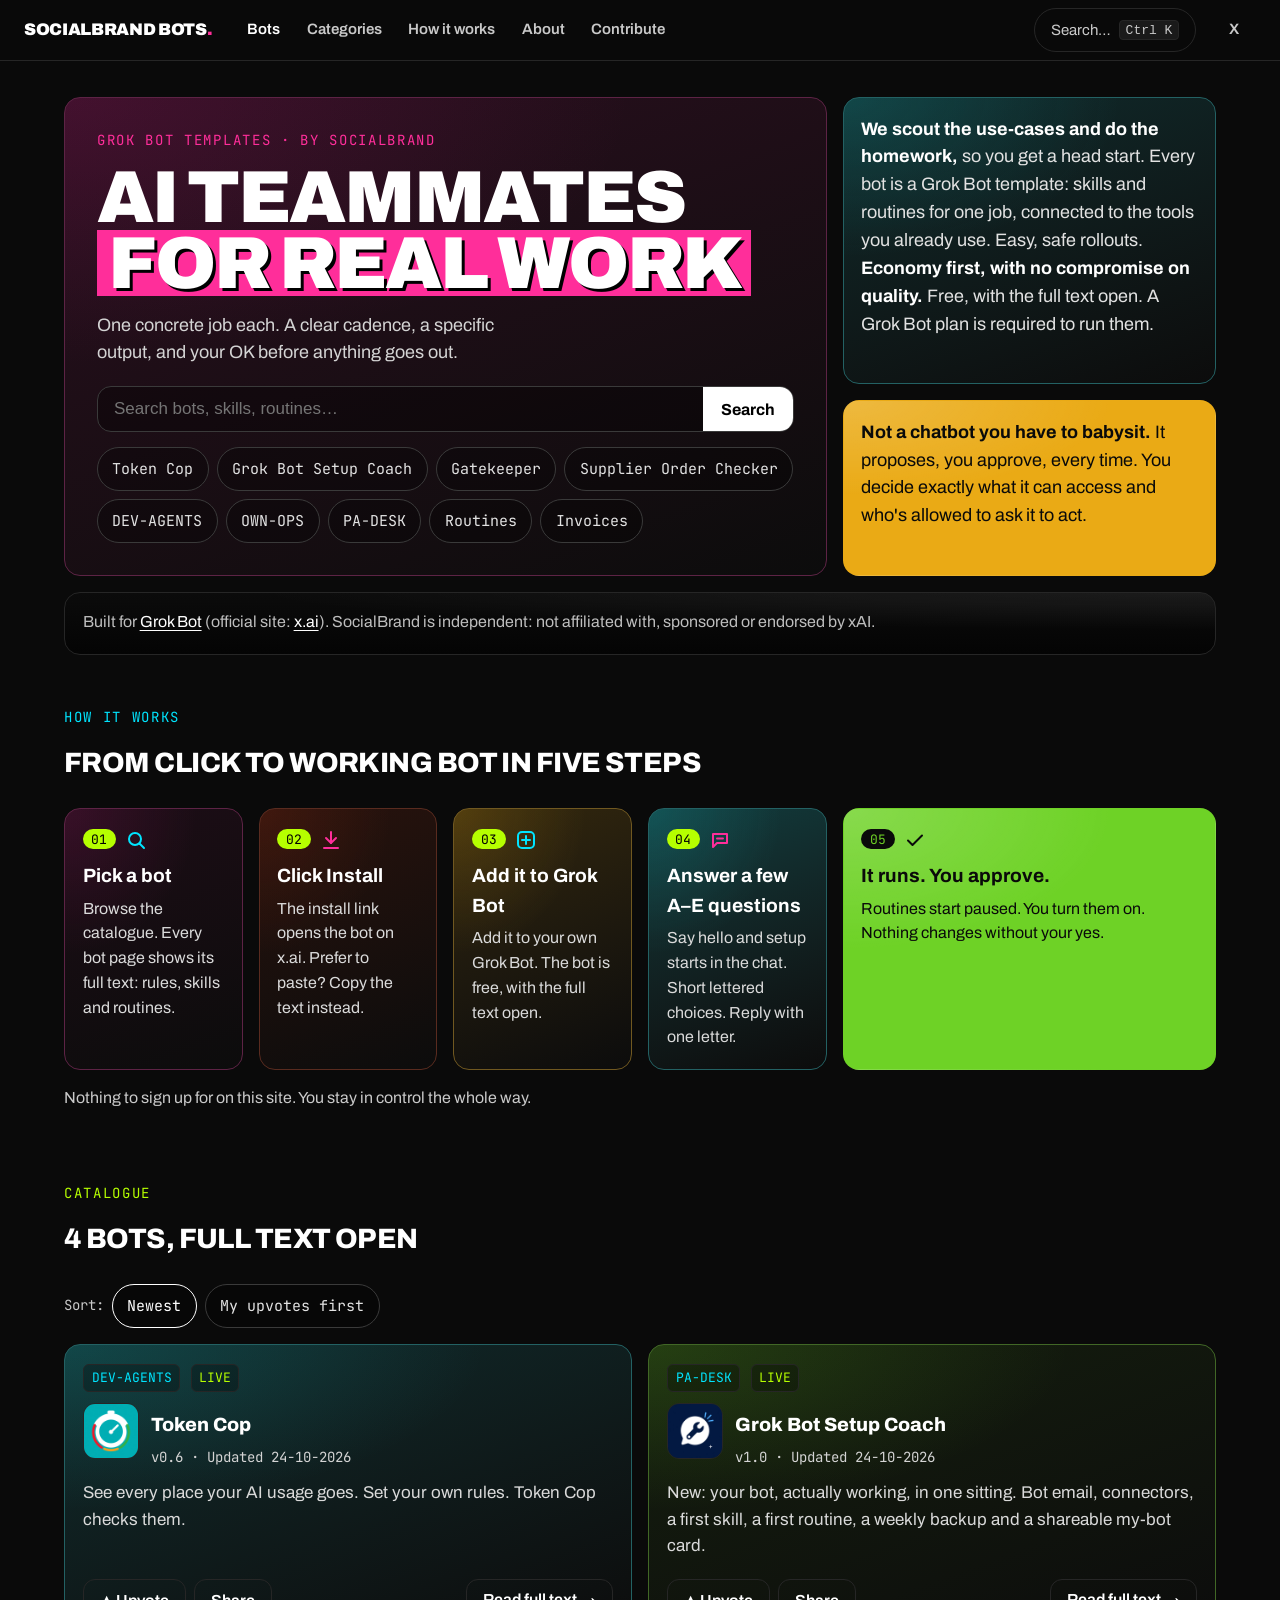
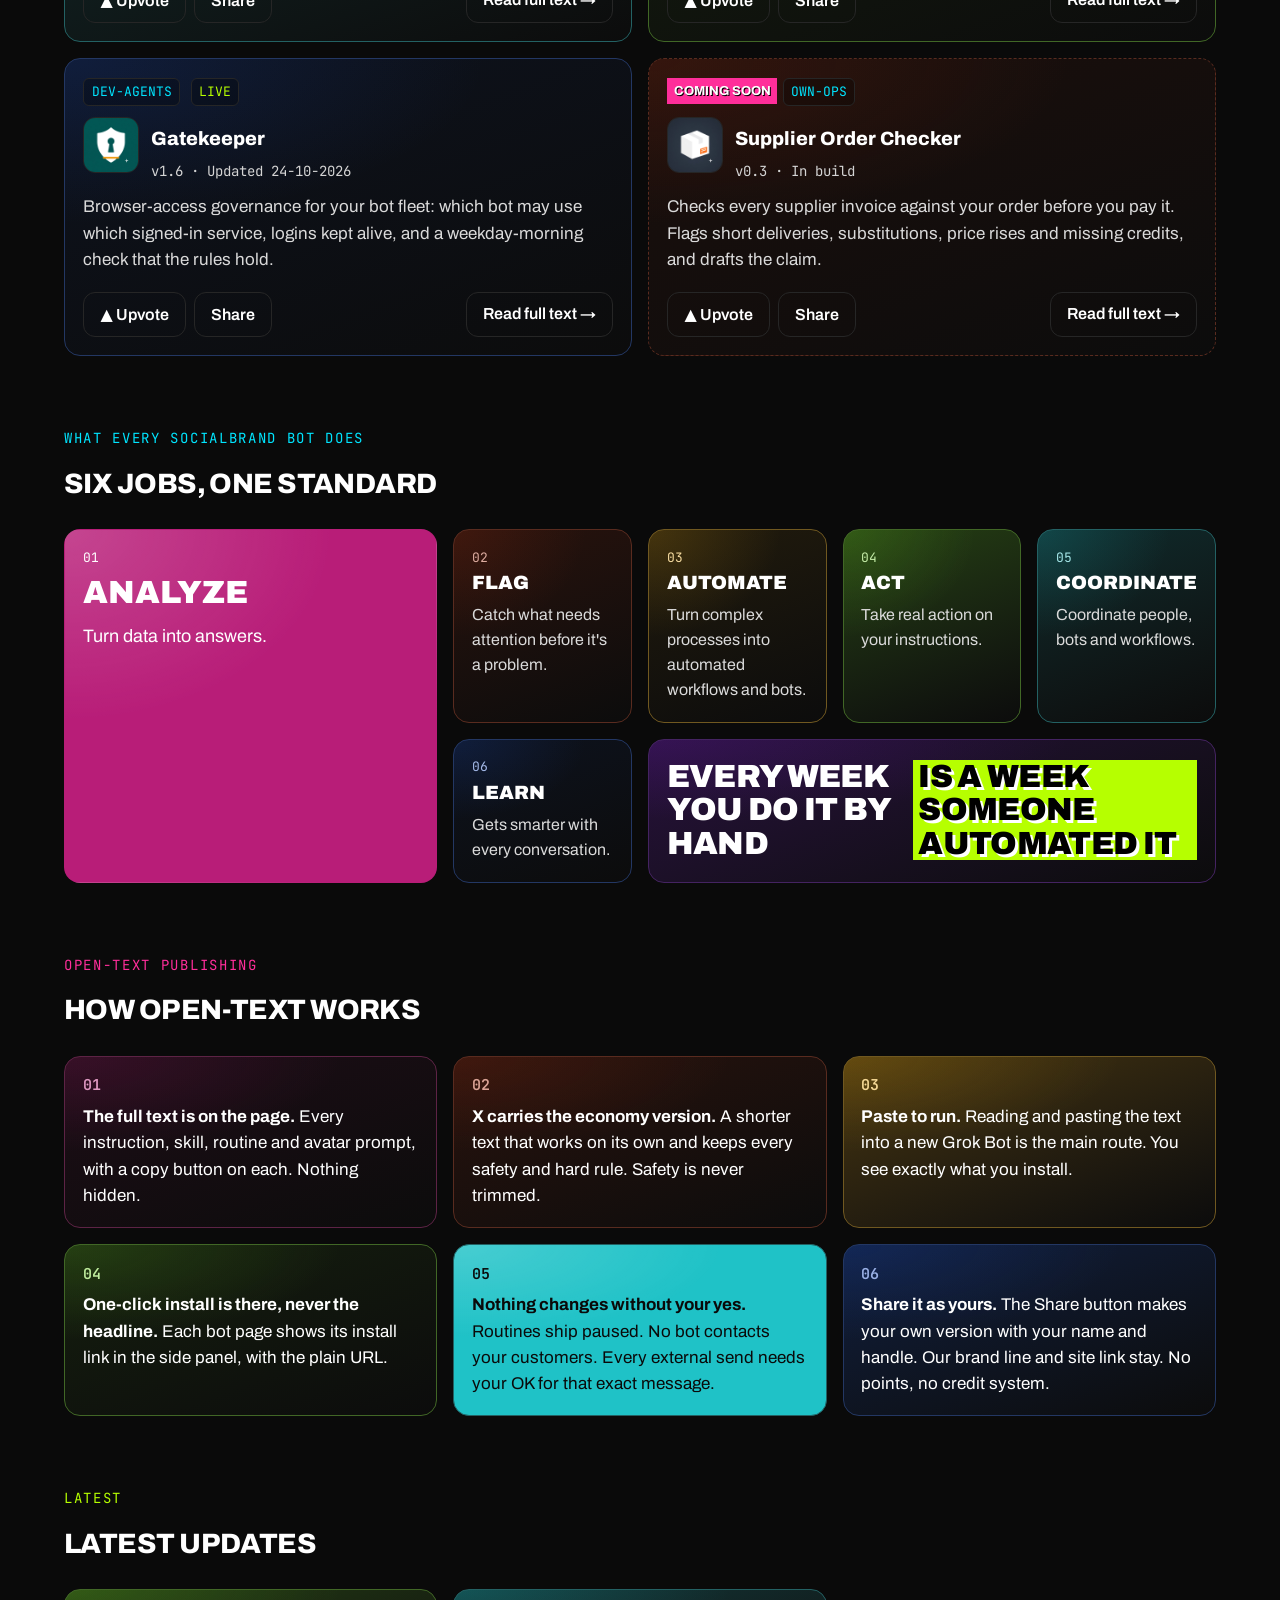
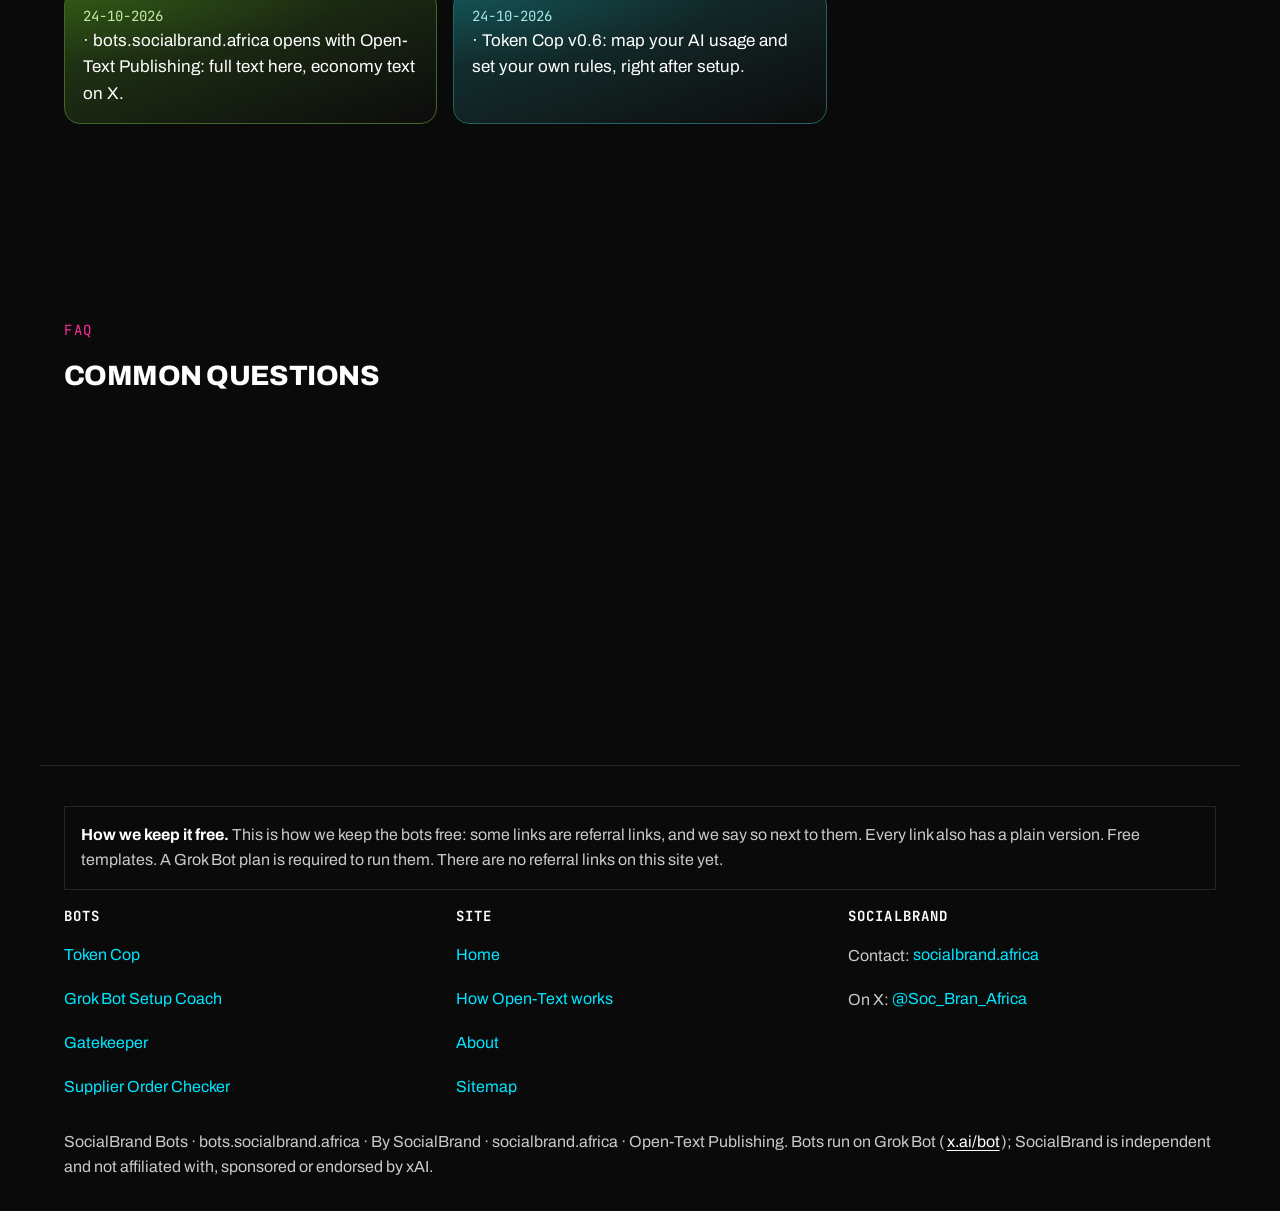
==== index.html @ 525d4225 "Restore home hero colours (magenta tile, pink eyebrow, pink neon line) dropped by monochrome hero in" ====
<!DOCTYPE html>
<html lang="en">
<head>
<meta charset="UTF-8">
<script>document.documentElement.classList.add("js")</script>
<meta name="viewport" content="width=device-width, initial-scale=1.0">
<title>SocialBrand Bots: free Grok Bot templates for real work</title>
<meta name="description" content="Free, open-text Grok Bot templates. A Grok Bot plan is required to run them. Each AI teammate gets one real job, a clear cadence and a specific output. It proposes, you approve, every time. We do the homework so you get a safe head start.">
<link rel="canonical" href="https://bots.socialbrand.africa/">
<meta property="og:type" content="website">
<meta property="og:site_name" content="SocialBrand Bots">
<meta property="og:title" content="SocialBrand Bots: free Grok Bot templates for real work">
<meta property="og:description" content="Free, open-text Grok Bot templates. A Grok Bot plan is required to run them. Each AI teammate gets one real job, a clear cadence and a specific output. It proposes, you approve, every time. We do the homework so you get a safe head start.">
<meta property="og:url" content="https://bots.socialbrand.africa/">
<meta property="og:image" content="https://bots.socialbrand.africa/assets/img/og-home.png">
<meta property="og:image:width" content="1200">
<meta property="og:image:height" content="630">
<meta name="twitter:card" content="summary_large_image">
<meta name="twitter:site" content="@Soc_Bran_Africa">
<meta name="twitter:title" content="SocialBrand Bots: free Grok Bot templates for real work">
<meta name="twitter:description" content="Free, open-text Grok Bot templates. A Grok Bot plan is required to run them. Each AI teammate gets one real job, a clear cadence and a specific output. It proposes, you approve, every time. We do the homework so you get a safe head start.">
<meta name="twitter:image" content="https://bots.socialbrand.africa/assets/img/og-home.png">
<meta name="theme-color" content="#0A0A0A">
<link rel="icon" href="/favicon.svg" type="image/svg+xml">
<link rel="icon" href="/favicon-32.png" sizes="32x32" type="image/png">
<link rel="apple-touch-icon" href="/apple-touch-icon.png">
<link rel="preconnect" href="https://fonts.googleapis.com"><link rel="preconnect" href="https://fonts.gstatic.com" crossorigin><link href="https://fonts.googleapis.com/css2?family=Archivo:wght@400;600;800;900&family=JetBrains+Mono:wght@400;500;600&display=swap" rel="stylesheet">
<link rel="stylesheet" href="/assets/css/site.css">
</head>
<body>
<a class="skip" href="#main">Skip to content</a>
<nav class="nav">
  <a href="/" class="logo">SocialBrand Bots<span class="dot">.</span></a>
  <button class="nav-toggle" type="button" aria-expanded="false" aria-controls="nav-menu" aria-label="Menu"><span class="bars" aria-hidden="true"></span></button>
  <div class="nav-menu" id="nav-menu">
  <div class="nav-links">
    <a href="/#catalogue" class="active">Bots</a>
    <a href="/#categories">Categories</a>
    <a href="/#how">How it works</a>
    <a href="/about">About</a>
    <a href="/about#contribute">Contribute</a>
  </div>
  <button class="search-pill" type="button" onclick="var i=document.getElementById('hero-search'); if(i){i.focus();}else{location.href='/#catalogue';}">Search… <kbd>Ctrl K</kbd></button>
  <a href="https://x.com/Soc_Bran_Africa" target="_blank" rel="noopener" class="x-link">X</a>
  </div>
</nav>
<main id="main">
  <section class="hero hero-bento">
   <div class="bento">
    <div class="tile t-hero reveal c-mag h2 m-full t-full d-4 d-r2">
    <div class="eyebrow pink">Grok Bot templates · by SocialBrand</div>
    <h1>AI TEAMMATES<br><span class="neon">FOR REAL WORK</span></h1>
    <p class="hero-sub">One concrete job each. A clear cadence, a specific output, and your OK before anything goes out.</p>
    <form class="hero-search" id="hero-search-form" role="search">
      <input id="hero-search" type="search" placeholder="Search bots, skills, routines…" aria-label="Search bots">
      <button type="submit">Search</button>
    </form>
    <div class="chips"><button type="button" class="chip" data-chip="token cop">Token Cop</button><button type="button" class="chip" data-chip="grok bot setup coach">Grok Bot Setup Coach</button><button type="button" class="chip" data-chip="gatekeeper">Gatekeeper</button><button type="button" class="chip" data-chip="supplier order checker">Supplier Order Checker</button><button type="button" class="chip" data-chip="dev-agents">DEV-AGENTS</button><button type="button" class="chip" data-chip="own-ops">OWN-OPS</button><button type="button" class="chip" data-chip="pa-desk">PA-DESK</button><button type="button" class="chip" data-chip="routine">Routines</button><button type="button" class="chip" data-chip="invoice">Invoices</button></div>
    </div>
    <div class="tile lift reveal c-teal h2 m-full t-full d-2"><p class="lead"><strong>We scout the use-cases and do the homework,</strong> so you get a head start. Every bot is a Grok Bot template: skills and routines for one job, connected to the tools you already use. Easy, safe rollouts. <strong>Economy first, with no compromise on quality.</strong> Free, with the full text open. A Grok Bot plan is required to run them.</p></div>
    <div class="tile lift reveal hot c-amb m-full t-full d-2"><p class="lead"><strong>Not a chatbot you have to babysit.</strong> It proposes, you approve, every time. You decide exactly what it can access and who's allowed to ask it to act.</p></div>
    <div class="tile t-mono reveal h1 m-full t-full d-6"><p class="indep">Built for <a href="https://x.ai/bot" target="_blank" rel="noopener">Grok Bot</a> (official site: <a href="https://x.ai" target="_blank" rel="noopener">x.ai</a>). SocialBrand is independent: not affiliated with, sponsored or endorsed by xAI.</p></div>
   </div>
  </section>

  <section class="section flow" id="how-it-works" aria-labelledby="flow-title">
    <div class="eyebrow cyan">How it works</div>
    <h2 class="section-title" id="flow-title">From click to working bot in five steps</h2>
    <ol class="flow-steps bento"><li class="flow-step tile lift reveal c-mag h1"><span class="flow-num" aria-hidden="true">01</span><svg class="flow-ico" viewBox="0 0 24 24" width="24" height="24" aria-hidden="true" focusable="false" fill="none" stroke="currentColor" stroke-width="2" stroke-linecap="round" stroke-linejoin="round"><circle cx="11" cy="11" r="6"/><path d="M20 20l-4.5-4.5"/></svg><h3>Pick a bot</h3><p>Browse the catalogue. Every bot page shows its full text: rules, skills and routines.</p></li><li class="flow-step tile lift reveal c-red h2"><span class="flow-num" aria-hidden="true">02</span><svg class="flow-ico" viewBox="0 0 24 24" width="24" height="24" aria-hidden="true" focusable="false" fill="none" stroke="currentColor" stroke-width="2" stroke-linecap="round" stroke-linejoin="round"><path d="M12 4v11"/><path d="M7 10l5 5 5-5"/><path d="M5 20h14"/></svg><h3>Click Install</h3><p>The install link opens the bot on x.ai. Prefer to paste? Copy the text instead.</p></li><li class="flow-step tile lift reveal c-amb h2"><span class="flow-num" aria-hidden="true">03</span><svg class="flow-ico" viewBox="0 0 24 24" width="24" height="24" aria-hidden="true" focusable="false" fill="none" stroke="currentColor" stroke-width="2" stroke-linecap="round" stroke-linejoin="round"><rect x="4" y="4" width="16" height="16" rx="4"/><path d="M12 8v8M8 12h8"/></svg><h3>Add it to Grok Bot</h3><p>Add it to your own Grok Bot. The bot is free, with the full text open.</p></li><li class="flow-step tile lift reveal c-teal h3"><span class="flow-num" aria-hidden="true">04</span><svg class="flow-ico" viewBox="0 0 24 24" width="24" height="24" aria-hidden="true" focusable="false" fill="none" stroke="currentColor" stroke-width="2" stroke-linecap="round" stroke-linejoin="round"><path d="M5 6h14v9H9l-4 4z"/><path d="M9 10.5h6"/></svg><h3>Answer a few A–E questions</h3><p>Say hello and setup starts in the chat. Short lettered choices. Reply with one letter.</p></li><li class="flow-step tile lift reveal c-lime hot m-full t-full d-2"><span class="flow-num" aria-hidden="true">05</span><svg class="flow-ico" viewBox="0 0 24 24" width="24" height="24" aria-hidden="true" focusable="false" fill="none" stroke="currentColor" stroke-width="2" stroke-linecap="round" stroke-linejoin="round"><path d="M5 12.5l4.5 4.5L19 7.5"/></svg><h3>It runs. You approve.</h3><p>Routines start paused. You turn them on. Nothing changes without your yes.</p></li></ol>
    <p class="flow-foot">Nothing to sign up for on this site. You stay in control the whole way.</p>
  </section>

  <section class="section" id="categories">
    <div class="eyebrow lime">Catalogue</div>
    <h2 class="section-title">4 bots, full text open</h2>
    <div class="sort-row"><span class="meta">Sort:</span><button type="button" class="chip on" data-sort="new">Newest</button><button type="button" class="chip" data-sort="upvoted">My upvotes first</button></div>
    <div class="grid bento" id="catalogue">
      <article class="card clickable tile lift reveal c-teal h2 m-full d-3" data-slug="token-cop" data-search="token cop dev-agents see every place your ai usage goes. set your own rules. token cop checks them. token-cop-getting-started token-cop-governance token-cop-stocktake token-cop-routing token-cop-prompt-pack token-cop-ledger token-cop-delegation">
        <div class="card-top"><span class="tag">DEV-AGENTS</span><span class="tag" style="color:var(--lime)">LIVE</span></div>
        <div class="card-header">
          <img class="avatar-img" src="/assets/img/bots/token-cop/A.jpg" alt="Token Cop avatar" width="48" height="48" loading="lazy">
          <div><h3><a href="/bots/token-cop">Token Cop</a></h3><div class="meta">v0.6 · Updated 24-10-2026</div></div>
        </div>
        <p class="pitch">See every place your AI usage goes. Set your own rules. Token Cop checks them.</p>
        <div class="card-actions">
          <button class="upvote" type="button" data-upvote="token-cop" aria-pressed="false">▲ Upvote</button>
          <button class="share-btn" type="button" data-share="token-cop" data-name="Token Cop" data-version="v0.6" data-pitch="See every place your AI usage goes. Set your own rules. Token Cop checks them." data-avatar="/assets/img/bots/token-cop/A.jpg">Share</button>
          <a class="btn" href="/bots/token-cop">Read full text →</a>
        </div>
      </article>
      <article class="card clickable tile lift reveal c-lime h1 m-full d-3" data-slug="grok-bot-setup-coach" data-search="grok bot setup coach pa-desk new: your bot, actually working, in one sitting. bot email, connectors, a first skill, a first routine, a weekly backup and a shareable my-bot card. setup-coach-getting-started setup-coach-connector-wizard setup-coach-first-routine setup-coach-share-my-bot setup-coach-checkup">
        <div class="card-top"><span class="tag">PA-DESK</span><span class="tag" style="color:var(--lime)">LIVE</span></div>
        <div class="card-header">
          <img class="avatar-img" src="/assets/img/bots/grok-bot-setup-coach/A.jpg" alt="Grok Bot Setup Coach avatar" width="48" height="48" loading="lazy">
          <div><h3><a href="/bots/grok-bot-setup-coach">Grok Bot Setup Coach</a></h3><div class="meta">v1.0 · Updated 24-10-2026</div></div>
        </div>
        <p class="pitch">New: your bot, actually working, in one sitting. Bot email, connectors, a first skill, a first routine, a weekly backup and a shareable my-bot card.</p>
        <div class="card-actions">
          <button class="upvote" type="button" data-upvote="grok-bot-setup-coach" aria-pressed="false">▲ Upvote</button>
          <button class="share-btn" type="button" data-share="grok-bot-setup-coach" data-name="Grok Bot Setup Coach" data-version="v1.0" data-pitch="New: your bot, actually working, in one sitting. Bot email, connectors, a first skill, a first routine, a weekly backup and a shareable my-bot card." data-avatar="/assets/img/bots/grok-bot-setup-coach/A.jpg">Share</button>
          <a class="btn" href="/bots/grok-bot-setup-coach">Read full text →</a>
        </div>
      </article>
      <article class="card clickable tile lift reveal c-blue h1 m-full d-3" data-slug="gatekeeper" data-search="gatekeeper dev-agents browser-access governance for your bot fleet: which bot may use which signed-in service, logins kept alive, and a weekday-morning check that the rules hold. gatekeeper-getting-started-2 gatekeeper-access-table gatekeeper-health-check gatekeeper-offboarding-drill">
        <div class="card-top"><span class="tag">DEV-AGENTS</span><span class="tag" style="color:var(--lime)">LIVE</span></div>
        <div class="card-header">
          <img class="avatar-img" src="/assets/img/bots/gatekeeper/A.jpg" alt="Gatekeeper avatar" width="48" height="48" loading="lazy">
          <div><h3><a href="/bots/gatekeeper">Gatekeeper</a></h3><div class="meta">v1.6 · Updated 24-10-2026</div></div>
        </div>
        <p class="pitch">Browser-access governance for your bot fleet: which bot may use which signed-in service, logins kept alive, and a weekday-morning check that the rules hold.</p>
        <div class="card-actions">
          <button class="upvote" type="button" data-upvote="gatekeeper" aria-pressed="false">▲ Upvote</button>
          <button class="share-btn" type="button" data-share="gatekeeper" data-name="Gatekeeper" data-version="v1.6" data-pitch="Browser-access governance for your bot fleet: which bot may use which signed-in service, logins kept alive, and a weekday-morning check that the rules hold." data-avatar="/assets/img/bots/gatekeeper/A.jpg">Share</button>
          <a class="btn" href="/bots/gatekeeper">Read full text →</a>
        </div>
      </article>
      <article class="card clickable tile lift reveal c-red h1 m-full d-3 coming-soon" data-slug="supplier-order-checker" data-search="supplier order checker own-ops checks every supplier invoice against your order before you pay it. flags short deliveries, substitutions, price rises and missing credits, and drafts the claim. getting-started invoice-check claim-draft supplier-scorecard">
        <div class="card-top"><span class="coming-badge">COMING SOON</span><span class="tag">OWN-OPS</span></div>
        <div class="card-header">
          <img class="avatar-img" src="/assets/img/bots/supplier-order-checker/A.jpg" alt="Supplier Order Checker avatar" width="48" height="48" loading="lazy">
          <div><h3><a href="/bots/supplier-order-checker">Supplier Order Checker</a></h3><div class="meta">v0.3 · In build</div></div>
        </div>
        <p class="pitch">Checks every supplier invoice against your order before you pay it. Flags short deliveries, substitutions, price rises and missing credits, and drafts the claim.</p>
        <div class="card-actions">
          <button class="upvote" type="button" data-upvote="supplier-order-checker" aria-pressed="false">▲ Upvote</button>
          <button class="share-btn" type="button" data-share="supplier-order-checker" data-name="Supplier Order Checker" data-version="v0.3" data-pitch="Checks every supplier invoice against your order before you pay it. Flags short deliveries, substitutions, price rises and missing credits, and drafts the claim." data-avatar="/assets/img/bots/supplier-order-checker/A.jpg">Share</button>
          <a class="btn" href="/bots/supplier-order-checker">Read full text →</a>
        </div>
      </article>
    </div>
    <p class="empty-note hidden" id="no-results">No bot matches that yet. Try another word, or tell us what you need on X.</p>
  </section>

  <section class="section">
    <div class="eyebrow cyan">What every SocialBrand bot does</div>
    <h2 class="section-title">Six jobs, one standard</h2>
    <div class="caps bento"><div class="cap tile lift reveal c-mag h3 hot d-2 d-r2"><div class="k">01</div><h3>Analyze</h3><p>Turn data into answers.</p></div><div class="cap tile lift reveal c-red h2"><div class="k">02</div><h3>Flag</h3><p>Catch what needs attention before it&#x27;s a problem.</p></div><div class="cap tile lift reveal c-amb h1"><div class="k">03</div><h3>Automate</h3><p>Turn complex processes into automated workflows and bots.</p></div><div class="cap tile lift reveal c-lime h3"><div class="k">04</div><h3>Act</h3><p>Take real action on your instructions.</p></div><div class="cap tile lift reveal c-teal h2"><div class="k">05</div><h3>Coordinate</h3><p>Coordinate people, bots and workflows.</p></div><div class="cap tile lift reveal c-blue h1"><div class="k">06</div><h3>Learn</h3><p>Gets smarter with every conversation.</p></div><p class="statement tile reveal c-vio h3 m-full t-full d-3">Every week you do it by hand <span class="neon">is a week someone automated it</span></p></div>
  </section>

  <section class="section" id="how">
    <div class="eyebrow pink">Open-Text Publishing</div>
    <h2 class="section-title">How Open-Text works</h2>
    <ol class="numbered bento">
      <li class="tile lift reveal c-mag h1 m-full d-2"><div><strong>The full text is on the page.</strong> Every instruction, skill, routine and avatar prompt, with a copy button on each. Nothing hidden.</div></li>
      <li class="tile lift reveal c-red h2 m-full d-2"><div><strong>X carries the economy version.</strong> A shorter text that works on its own and keeps every safety and hard rule. Safety is never trimmed.</div></li>
      <li class="tile lift reveal c-amb h3 m-full d-2"><div><strong>Paste to run.</strong> Reading and pasting the text into a new Grok Bot is the main route. You see exactly what you install.</div></li>
      <li class="tile lift reveal c-lime h1 m-full d-2"><div><strong>One-click install is there, never the headline.</strong> Each bot page shows its install link in the side panel, with the plain URL.</div></li>
      <li class="tile lift reveal c-teal h2 hot m-full d-2"><div><strong>Nothing changes without your yes.</strong> Routines ship paused. No bot contacts your customers. Every external send needs your OK for that exact message.</div></li>
      <li class="tile lift reveal c-blue h3 m-full d-2"><div><strong>Share it as yours.</strong> The Share button makes your own version with your name and handle. Our brand line and site link stay. No points, no credit system.</div></li>
    </ol>
  </section>

  <section class="section">
    <div class="eyebrow lime">Latest</div>
    <h2 class="section-title">Latest updates</h2>
    <ul class="updates bento">
      <li class="tile lift reveal c-lime h3 m-full d-2"><span class="date">24-10-2026</span> · bots.socialbrand.africa opens with Open-Text Publishing: full text here, economy text on X.</li>
      <li class="tile lift reveal c-teal h3 m-full d-2"><span class="date">24-10-2026</span> · Token Cop v0.6: map your AI usage and set your own rules, right after setup.</li>
      <li class="tile lift reveal c-blue h2 m-full d-2"><span class="date">24-10-2026</span> · Earlier: Token Cop v0.3.2 went live.</li>
      <li class="tile lift reveal c-vio h2 m-full d-2"><span class="date">24-10-2026</span> · Grok Bot Setup Coach v1.0 text published. Token Cop becomes its companion.</li>
      <li class="tile lift reveal c-mag h1 m-full d-2"><span class="date">24-10-2026</span> · Gatekeeper v1.6 listed. Browser-access governance for bot fleets.</li>
      <li class="tile lift reveal c-red h1 m-full d-2"><span class="date">24-10-2026</span> · Supplier Order Checker v0.3 in build. Draft text open now.</li>
    </ul>
  </section>

  <section class="section">
    <div class="eyebrow pink">FAQ</div>
    <h2 class="section-title">Common questions</h2>
    <ol class="numbered bento faq">
      <li class="tile lift reveal c-teal h1 m-full d-3"><div><strong>How do I install a bot?</strong> Copy the economy text or the full text into a new Grok Bot. The one-click link is there too, as the secondary route.</div></li>
      <li class="tile lift reveal c-amb h1 m-full d-3"><div><strong>Are the bots free?</strong> Yes, the templates are free. A Grok Bot plan is required to run them. See <a href="#free" style="color:var(--cyan)">How we keep it free</a> below.</div></li>
      <li class="tile lift reveal c-mag h1 m-full d-2"><div><strong>Who approves actions?</strong> You do. Every bot waits for your explicit yes. Nothing is installed, paused, sent or delegated until you say so.</div></li>
      <li class="tile lift reveal c-blue h1 m-full d-2"><div><strong>Can I share a bot as mine?</strong> Yes. Share makes a version with your name and handle. Our brand line and link stay on it.</div></li>
      <li class="tile lift reveal c-lime h1 m-full t-full d-2"><div><strong>How do upvotes work?</strong> Your upvote is saved in your browser for now. Shared counts come later.</div></li>
    </ol>
  </section>
</main>
<div class="modal" id="share-modal" role="dialog" aria-modal="true" aria-labelledby="share-title">
  <div class="modal-content">
    <div style="display:flex; justify-content:space-between; align-items:center;">
      <strong id="share-title">Share</strong>
      <button class="close-x" type="button" data-close-share aria-label="Close">×</button>
    </div>
    <p class="modal-note">Make your own version. It looks exactly like ours but carries your name and handle, so the find is yours. The SocialBrand line and site link stay. No points, no leaderboard.</p>
    <label for="share-name">Your name (optional)</label>
    <input id="share-name" type="text" maxlength="40" placeholder="Your name" autocomplete="name">
    <label for="share-handle">Your handle</label>
    <input id="share-handle" type="text" maxlength="32" placeholder="@handle">
    <div class="share-preview" id="share-preview">
      <div class="shared-by" id="shared-by-label">Shared by @handle</div>
      <div style="display:flex; gap:0.75rem; align-items:center; margin:0.5rem 0;">
        <img id="share-avatar" class="avatar-img" src="/apple-touch-icon.png" alt="">
        <div><strong id="share-bot-name"></strong><div class="meta" id="share-bot-meta"></div></div>
      </div>
      <p class="modal-note" id="share-bot-pitch"></p>
      <div class="meta" style="margin-top:0.5rem;" id="share-url">bots.socialbrand.africa</div>
    </div>
    <div class="row">
      <button class="btn-primary" type="button" id="share-copy-text">Copy share text</button>
      <button class="btn-secondary" type="button" id="share-copy-link">Copy link</button>
    </div>
    <div class="row">
      <button class="btn-secondary" type="button" id="share-download">Download card image</button>
      <button class="btn-secondary" type="button" id="share-x">Post on X</button>
    </div>
  </div>
</div>
<footer class="footer-note" id="free">
  <div class="disclosure"><p><strong>How we keep it free.</strong> This is how we keep the bots free: some links are referral links, and we say so next to them. Every link also has a plain version. Free templates. A Grok Bot plan is required to run them. There are no referral links on this site yet.</p></div>
  <div class="footer-cols">
    <div><h4>Bots</h4><ul><li><a href="/bots/token-cop">Token Cop</a></li><li><a href="/bots/grok-bot-setup-coach">Grok Bot Setup Coach</a></li><li><a href="/bots/gatekeeper">Gatekeeper</a></li><li><a href="/bots/supplier-order-checker">Supplier Order Checker</a></li></ul></div>
    <div><h4>Site</h4><ul><li><a href="/">Home</a></li><li><a href="/#how">How Open-Text works</a></li><li><a href="/about">About</a></li><li><a href="/sitemap.xml">Sitemap</a></li></ul></div>
    <div><h4>SocialBrand</h4><ul><li>Contact: <a href="https://socialbrand.africa" target="_blank" rel="noopener">socialbrand.africa</a></li><li>On X: <a href="https://x.com/Soc_Bran_Africa" target="_blank" rel="noopener">@Soc_Bran_Africa</a></li></ul></div>
  </div>
  <p style="margin-top:1.25rem;">SocialBrand Bots · bots.socialbrand.africa · By SocialBrand · socialbrand.africa · Open-Text Publishing. Bots run on Grok Bot (<a href="https://x.ai/bot" target="_blank" rel="noopener">x.ai/bot</a>); SocialBrand is independent and not affiliated with, sponsored or endorsed by xAI.</p>
</footer>
<script src="/assets/js/config.js"></script>
<script src="/assets/js/site.js"></script>
</body>
</html>
---- assets/css/site.css ----
:root {
  --bg: #0A0A0A;
  --text: #FFFFFF;
  --secondary: #A3A3A3;
  --border: #262626;
  --pink: #FF2E9A;
  --lime: #B6FF00;
  --cyan: #00E5FF;
  --teal: #0D9488;
}
* { box-sizing: border-box; margin: 0; padding: 0; }
html { scroll-behavior: smooth; }
body {
  background: var(--bg);
  color: var(--text);
  font-family: 'Archivo', system-ui, sans-serif;
  font-weight: 400;
  line-height: 1.5;
  min-height: 100vh;
}
.mono { font-family: 'JetBrains Mono', monospace; }
a { color: inherit; text-decoration: none; }
button { font-family: inherit; cursor: pointer; }

/* Nav */
.nav {
  position: sticky; top: 0; z-index: 100;
  background: var(--bg);
  border-bottom: 1px solid var(--border);
  display: flex; align-items: center; gap: 1.5rem;
  padding: 0.75rem 1.5rem;
  flex-wrap: wrap;
}
.logo {
  font-weight: 900; font-size: 1.1rem; letter-spacing: -0.02em;
  text-transform: uppercase;
}
.nav-links { display: flex; gap: 1.25rem; align-items: center; flex-wrap: wrap; }
.nav-links a, .nav-links button {
  background: none; border: none; color: var(--secondary);
  font-size: 0.9rem; font-weight: 600;
}
.nav-links a:hover, .nav-links button:hover, .nav-links a.active { color: var(--text); }
.search-pill {
  background: transparent; border: 1px solid var(--border);
  color: var(--secondary); padding: 0.4rem 0.9rem;
  border-radius: 999px; font-size: 0.85rem;
  display: flex; align-items: center; gap: 0.5rem;
  margin-left: auto;
}
.search-pill kbd {
  background: #1a1a1a; padding: 0.1rem 0.35rem; border-radius: 4px;
  font-size: 0.7rem; border: 1px solid var(--border);
}
.x-link { color: var(--secondary); font-weight: 600; }

/* Hero */
.hero {
  padding: 4rem 1.5rem 2rem;
  max-width: 1200px; margin: 0 auto;
}
.eyebrow {
  font-family: 'JetBrains Mono', monospace;
  font-size: 0.8rem; letter-spacing: 0.12em;
  text-transform: uppercase; margin-bottom: 0.75rem;
}
.eyebrow.pink { color: var(--pink); }
.eyebrow.lime { color: var(--lime); }
.eyebrow.cyan { color: var(--cyan); }
.hero h1 {
  font-weight: 900; font-size: clamp(2.8rem, 8vw, 5.5rem);
  line-height: 0.9; letter-spacing: -0.03em;
  text-transform: uppercase;
}
.hero h1 .neon {
  display: inline-block;
  background: var(--pink);
  color: #fff;
  padding: 0 0.15em;
  text-shadow: 3px 3px 0 #000;
}
.hero-search {
  margin-top: 2rem; max-width: 560px;
  display: flex; border: 1px solid var(--border);
}
.hero-search input {
  flex: 1; background: transparent; border: none;
  color: var(--text); padding: 0.9rem 1rem;
  font-size: 1rem; outline: none;
}
.hero-search button {
  background: #fff; color: #000; border: none;
  padding: 0 1.2rem; font-weight: 700;
}
.chips {
  display: flex; flex-wrap: wrap; gap: 0.5rem;
  margin-top: 1rem;
}
.chip {
  background: transparent; border: 1px solid var(--border);
  color: var(--secondary); padding: 0.35rem 0.75rem;
  font-size: 0.8rem; font-family: 'JetBrains Mono', monospace;
  cursor: pointer;
}
.chip:hover { border-color: var(--text); color: var(--text); }

/* Catalogue */
.section { padding: 2rem 1.5rem; max-width: 1200px; margin: 0 auto; }
.section-title {
  font-weight: 800; font-size: 1.4rem; margin-bottom: 1.5rem;
  text-transform: uppercase; letter-spacing: -0.02em;
}
.grid {
  display: grid; grid-template-columns: repeat(auto-fill, minmax(280px, 1fr));
  gap: 1rem;
}
.card {
  border: 1px solid var(--border); background: #0D0D0D;
  padding: 1.25rem; position: relative;
  display: flex; flex-direction: column; gap: 0.75rem;
}
.card.coming-soon { opacity: 0.55; }
.card-header { display: flex; align-items: flex-start; gap: 0.75rem; }
.avatar-sm {
  width: 48px; height: 48px; flex-shrink: 0;
  display: flex; align-items: center; justify-content: center;
  font-weight: 900; font-size: 1.1rem; color: #fff;
}
.card h3 { font-weight: 800; font-size: 1.15rem; }
.meta { font-size: 0.75rem; color: var(--secondary); font-family: 'JetBrains Mono', monospace; }
.tag {
  display: inline-block; border: 1px solid var(--border);
  padding: 0.15rem 0.4rem; font-size: 0.7rem;
  font-family: 'JetBrains Mono', monospace; color: var(--cyan);
  margin-right: 0.35rem;
}
.pitch { font-size: 0.9rem; color: var(--secondary); flex: 1; }
.card-actions { display: flex; gap: 0.5rem; margin-top: 0.5rem; }
.upvote, .share-btn, .btn {
  border: 1px solid var(--border); background: transparent;
  color: var(--text); padding: 0.4rem 0.7rem;
  font-size: 0.8rem; font-weight: 600;
}
.upvote.voted { border-color: var(--lime); color: var(--lime); }
.btn-primary {
  background: #fff; color: #000; border: none;
  padding: 0.65rem 1.1rem; font-weight: 700; font-size: 0.9rem;
}
.btn-secondary {
  background: transparent; color: #fff;
  border: 1px solid #fff; padding: 0.65rem 1.1rem;
  font-weight: 700; font-size: 0.9rem;
}
.coming-badge {
  display: inline-block; align-self: flex-start;
  background: var(--pink); color: #fff; font-size: 0.65rem;
  padding: 0.2rem 0.4rem; font-weight: 700;
  text-shadow: 1px 1px 0 #000;
}

/* Neon section headers */
.neon-header {
  display: inline-block;
  font-weight: 900; font-size: 1.35rem;
  text-transform: uppercase; letter-spacing: -0.02em;
  color: #fff; padding: 0.35rem 0.6rem;
  text-shadow: 3px 3px 0 #000;
  margin-bottom: 1rem;
}
.neon-header.pink { background: var(--pink); }
.neon-header.lime { background: var(--lime); color: #000; text-shadow: 3px 3px 0 #fff; }
.neon-header.cyan { background: var(--cyan); color: #000; text-shadow: 3px 3px 0 #fff; }
.neon-header.teal { background: var(--teal); }

/* Bot page */
.bot-layout {
  display: grid; grid-template-columns: 1fr 320px;
  gap: 2rem; max-width: 1200px; margin: 0 auto;
  padding: 0 1.5rem 3rem;
}
@media (max-width: 900px) {
  .bot-layout { grid-template-columns: 1fr; }
  .nav { padding: 0.75rem 1rem; }
  .hero { padding: 2.5rem 1rem 1.5rem; }
}
.section-block { margin-bottom: 2.5rem; }
.section-block .header-row {
  display: flex; justify-content: space-between; align-items: center;
  margin-bottom: 0.75rem; flex-wrap: wrap; gap: 0.5rem;
}
.copy-btn {
  background: #fff; color: #000; border: none;
  padding: 0.35rem 0.7rem; font-size: 0.75rem; font-weight: 700;
}
.copy-btn.copied { background: var(--lime); }
.block-text {
  border: 1px solid var(--border); padding: 1rem;
  font-size: 0.92rem; background: #0D0D0D;
  white-space: pre-wrap;
}
.truncated { max-height: 180px; overflow: hidden; position: relative; }
.truncated::after {
  content: ''; position: absolute; bottom: 0; left: 0; right: 0;
  height: 40px; background: linear-gradient(transparent, #0D0D0D);
}
.show-all {
  background: none; border: none; color: var(--cyan);
  font-size: 0.85rem; margin-top: 0.5rem; font-weight: 600;
}
.skill-block {
  border: 1px solid var(--border); padding: 0.9rem;
  margin-bottom: 0.6rem; display: flex; justify-content: space-between;
  align-items: center; gap: 1rem;
}
.skill-name { font-family: 'JetBrains Mono', monospace; font-weight: 600; }
.table-wrap { overflow-x: auto; border: 1px solid var(--border); }
table { width: 100%; border-collapse: collapse; font-size: 0.85rem; }
th, td { border-bottom: 1px solid var(--border); padding: 0.6rem 0.75rem; text-align: left; }
th { background: #111; font-weight: 700; }
.paused-note {
  font-family: 'JetBrains Mono', monospace; font-size: 0.75rem;
  color: var(--lime); margin-top: 0.5rem;
}
.avatar-options { display: flex; gap: 1rem; flex-wrap: wrap; margin: 1rem 0; }
.avatar-sq {
  width: 140px; height: 140px;
  display: flex; align-items: center; justify-content: center;
  font-weight: 900; font-size: 2.5rem; color: #fff;
  border: 1px solid var(--border);
}
.avatar-sq.lime { color: #000; }
.avatar-label { text-align: center; font-size: 0.75rem; margin-top: 0.3rem; color: var(--secondary); }

/* Companion promo */
.companion-promo {
  background: var(--teal);
  padding: 2.5rem 1.5rem;
  margin: 2rem 0;
  display: grid; grid-template-columns: 160px 1fr;
  gap: 1.5rem; align-items: center;
}
@media (max-width: 600px) {
  .companion-promo { grid-template-columns: 1fr; text-align: center; }
  .companion-promo .avatar-lg { margin: 0 auto; }
  .companion-promo .promo-btns { justify-content: center; }
}
.avatar-lg {
  width: 140px; height: 140px; background: #fff;
  display: flex; align-items: center; justify-content: center;
  font-weight: 900; font-size: 2rem; color: var(--teal);
}
.companion-promo h2 {
  font-weight: 900; font-size: clamp(1.8rem, 4vw, 2.8rem);
  line-height: 0.95; text-transform: uppercase; letter-spacing: -0.02em;
  color: #fff; text-shadow: 2px 2px 0 #000;
}
.companion-promo h2 .switched {
  background: #fff; color: #000; padding: 0 0.1em;
  text-shadow: none;
}
.companion-promo p { margin: 0.75rem 0 1rem; max-width: 480px; }
.promo-btns { display: flex; gap: 0.6rem; flex-wrap: wrap; }

/* Side panel */
.side-panel {
  border: 1px solid var(--border); padding: 1.25rem;
  background: #0D0D0D; position: sticky; top: 70px;
  height: fit-content;
}
.side-panel h4 {
  font-size: 0.85rem; text-transform: uppercase; letter-spacing: 0.08em;
  margin: 1rem 0 0.5rem; color: var(--cyan);
  font-family: 'JetBrains Mono', monospace;
}
.side-panel h4:first-child { margin-top: 0; }
.side-panel ul { list-style: none; font-size: 0.85rem; }
.side-panel li { padding: 0.25rem 0; border-bottom: 1px solid #1a1a1a; }
.trust-badges {
  display: flex; flex-wrap: wrap; gap: 0.4rem;
  margin: 1rem 0;
}
.badge {
  border: 1px solid var(--border); padding: 0.25rem 0.5rem;
  font-size: 0.7rem; font-family: 'JetBrains Mono', monospace;
  color: var(--secondary);
}
.badge.strong { color: var(--lime); border-color: var(--lime); }

/* Lists */
.numbered { counter-reset: item; }
.numbered li {
  counter-increment: item;
  display: flex; gap: 0.75rem;
  padding: 0.6rem 0; border-bottom: 1px solid var(--border);
  font-size: 0.9rem;
}
.numbered li::before {
  content: counter(item, decimal-leading-zero);
  font-family: 'JetBrains Mono', monospace;
  color: var(--pink); font-weight: 600; min-width: 1.8rem;
}
.updates li { padding: 0.5rem 0; border-bottom: 1px solid var(--border); font-size: 0.9rem; }
.updates .date { font-family: 'JetBrains Mono', monospace; color: var(--secondary); font-size: 0.75rem; }

/* Modal */
.modal {
  display: none; position: fixed; inset: 0;
  background: rgba(0,0,0,0.8); z-index: 200;
  align-items: center; justify-content: center; padding: 1rem;
}
.modal-content {
  background: var(--bg); border: 1px solid var(--border);
  max-width: 480px; width: 100%; padding: 1.5rem;
  max-height: 90vh; overflow-y: auto;
}
.share-preview {
  border: 1px solid var(--border); padding: 1rem; margin-top: 1rem;
  background: #0D0D0D;
}
.shared-by {
  background: var(--pink); color: #fff; display: inline-block;
  padding: 0.2rem 0.5rem; font-size: 0.75rem; font-weight: 700;
  text-shadow: 1px 1px 0 #000; margin-bottom: 0.5rem;
}
.footer-note {
  border-top: 1px solid var(--border); padding: 2rem 1.5rem;
  max-width: 1200px; margin: 0 auto;
  font-size: 0.85rem; color: var(--secondary);
}
.footer-note strong { color: var(--text); }

/* Utilities */
.hidden { display: none !important; }
.mt-1 { margin-top: 0.5rem; }
.mt-2 { margin-top: 1rem; }

/* ---- Live-site additions (24-10-2026) ---- */
a.card { color: inherit; }
a.card:hover, .card.clickable:hover { border-color: #fff; }
.card .avatar-img { width: 48px; height: 48px; object-fit: cover; flex-shrink: 0; border: 1px solid var(--border); }
.card-top { display: flex; flex-wrap: wrap; gap: 0.35rem; align-items: center; }
.card .card-header h3 { line-height: 1.15; }
.card.coming-soon { opacity: 0.7; }
.nav .logo .dot { color: var(--pink); }
.skip { position: absolute; left: -999px; }
.skip:focus { left: 1rem; top: 1rem; background: #fff; color: #000; padding: .5rem; z-index: 300; }
.lead { font-size: 1.15rem; color: var(--secondary); max-width: 720px; margin-top: 1.25rem; }
.lead strong { color: var(--text); }
.first-job { max-width: 720px; margin-top: 1rem; padding: 0.9rem 1.1rem; border: 1px solid var(--lime); border-radius: 10px; color: var(--text); }
.first-job .badge { margin-right: 0.4rem; }
.hero-ctas { display: flex; gap: .6rem; flex-wrap: wrap; margin-top: 1.5rem; }
.caps { display: grid; grid-template-columns: repeat(auto-fill, minmax(220px, 1fr)); gap: 1rem; }
.cap { border: 1px solid var(--border); background: #0D0D0D; padding: 1rem; }
.cap h3 { font-weight: 900; text-transform: uppercase; font-size: 1rem; margin-bottom: .35rem; }
.cap p { color: var(--secondary); font-size: .9rem; }
.cap .k { font-family: 'JetBrains Mono', monospace; color: var(--lime); font-size: .75rem; }
.statement { font-weight: 900; text-transform: uppercase; font-size: clamp(1.4rem, 3.5vw, 2.2rem); line-height: 1.05; letter-spacing: -0.02em; margin-top: 1.5rem; }
.statement .neon { background: var(--lime); color: #000; padding: 0 .15em; text-shadow: 3px 3px 0 #fff; }
.sort-row { display: flex; gap: .5rem; align-items: center; margin-bottom: 1rem; flex-wrap: wrap; }
.sort-row .chip.on { border-color: #fff; color: #fff; }
.empty-note { color: var(--secondary); font-size: .9rem; margin-top: 1rem; }
.block-text.pre, pre.block-text { font-family: 'JetBrains Mono', monospace; font-size: 0.8rem; line-height: 1.55; overflow-x: auto; }
.skill-full { border: 1px solid var(--border); margin-bottom: 0.9rem; }
.skill-full .skill-head { display: flex; justify-content: space-between; align-items: center; gap: 1rem; padding: .8rem .9rem; border-bottom: 1px solid var(--border); flex-wrap: wrap; }
.skill-full .skill-desc { font-size: .8rem; color: var(--secondary); }
.skill-full pre.block-text { border: none; margin: 0; }
.skill-full .show-all { margin: 0 .9rem .7rem; }
.avatar-opt img { width: 140px; height: 140px; object-fit: cover; display: block; border: 1px solid var(--border); }
.avatar-opt.more .avatar-sq { width: 140px; height: 140px; border: 1px dashed var(--border); color: var(--secondary); font-size: .8rem; font-weight: 600; text-align: center; padding: .5rem; }
.avatar-lg img { width: 140px; height: 140px; object-fit: cover; display: block; }
.avatar-lg { background: transparent; border: 3px solid #fff; box-shadow: 6px 6px 0 #000; }
.companion-promo.coral { background: #F97316; }
.companion-promo.cyan { background: var(--cyan); }
.companion-promo.cyan h2, .companion-promo.cyan p { color: #000; text-shadow: 2px 2px 0 #fff; }
.companion-promo.cyan p { text-shadow: none; }
.companion-promo .btn-secondary { border-color: #fff; }
.companion-promo .eyebrow { color: #fff; text-shadow: 1px 1px 0 #000; }
.economy { border: 2px solid var(--lime); }
.economy .header-row { padding: .8rem .9rem 0; }
.economy pre.block-text { border: none; }
.economy .econ-note { padding: 0 .9rem .9rem; font-size: .8rem; color: var(--secondary); }
.install-box .install-soon { display: inline-block; border: 1px dashed var(--border); color: var(--secondary); padding: .4rem .8rem; font-size: .8rem; font-family: 'JetBrains Mono', monospace; }
.side-panel p.small { font-size: .85rem; color: var(--secondary); margin-bottom: .5rem; }
.banner { max-width: 1200px; margin: 1rem auto 0; padding: 0 1.5rem; }
.banner .inner { border: 1px solid var(--pink); padding: .75rem 1rem; font-size: .9rem; }
.banner.soon .inner { border-color: var(--lime); }
.shared-banner { display: none; }
.shared-banner.show { display: block; }
.modal label { font-size: .8rem; display: block; margin-bottom: .3rem; }
.modal input[type=text] { width: 100%; background: #0D0D0D; border: 1px solid var(--border); color: #fff; padding: .5rem; margin-bottom: .75rem; font-family: inherit; }
.modal .row { display: flex; gap: .5rem; flex-wrap: wrap; margin-top: 1rem; }
.modal .row > * { flex: 1 1 auto; text-align: center; }
.share-preview .avatar-img { width: 56px; height: 56px; object-fit: cover; }
.close-x { background: none; border: none; color: var(--text); font-size: 1.4rem; }
.toast { position: fixed; bottom: 1.25rem; left: 50%; transform: translateX(-50%); background: var(--lime); color: #000; font-weight: 700; padding: .5rem 1rem; z-index: 400; display: none; }
.toast.show { display: block; }
.footer-note a { color: var(--cyan); }
.footer-cols { display: grid; grid-template-columns: repeat(auto-fit, minmax(220px, 1fr)); gap: 1.5rem; margin-top: 1rem; }
.footer-cols h4 { color: var(--text); font-size: .8rem; text-transform: uppercase; letter-spacing: .08em; font-family: 'JetBrains Mono', monospace; margin-bottom: .4rem; }
.footer-cols ul { list-style: none; }
.footer-cols li { padding: .15rem 0; }
.disclosure { border: 1px solid var(--border); padding: 1rem; margin-top: .5rem; }
.disclosure strong { color: var(--text); }
.prose { max-width: 760px; }
.prose p { margin: .75rem 0; color: var(--secondary); }
.prose p strong { color: var(--text); }
.prose ul { margin: .5rem 0 .5rem 1.2rem; color: var(--secondary); }
.toc { display: flex; flex-wrap: wrap; gap: .4rem; margin: 1rem 0 0; }
.toc a { border: 1px solid var(--border); padding: .25rem .55rem; font-size: .75rem; font-family: 'JetBrains Mono', monospace; color: var(--secondary); }
.toc a:hover { color: #fff; border-color: #fff; }
.section-block { scroll-margin-top: 80px; }
@media (max-width: 900px) { .side-panel { position: static; } }

/* How it works: click flow */
.flow-steps { list-style: none; display: grid; grid-template-columns: repeat(5, 1fr); gap: 1rem; margin-top: 1.5rem; counter-reset: none; }
.flow-step { position: relative; border: 1px solid var(--border); border-radius: 14px; padding: 1.1rem 1rem 1.2rem; background: linear-gradient(160deg, #141414, #0A0A0A); transition: transform .2s ease, border-color .2s ease; }
.flow-step:hover { transform: translateY(-3px); border-color: var(--cyan); }
.flow-step h3 { font-size: 1.05rem; margin: .6rem 0 .35rem; }
.flow-step p { color: var(--secondary); font-size: .9rem; }
.flow-num { font-family: 'JetBrains Mono', monospace; font-size: .8rem; color: #000; background: var(--lime); border-radius: 999px; padding: .1rem .55rem; margin-right: .5rem; }
.flow-ico { color: var(--cyan); vertical-align: middle; }
.flow-step:nth-child(2) .flow-ico, .flow-chip:nth-child(2) .flow-ico { color: var(--pink); }
.flow-step:nth-child(4) .flow-ico, .flow-chip:nth-child(4) .flow-ico { color: var(--pink); }
.flow-step:not(:last-child)::after { content: "→"; position: absolute; right: -0.85rem; top: 1.2rem; color: var(--lime); font-weight: 700; }
.flow-foot { color: var(--secondary); margin-top: 1rem; font-size: .9rem; }
.flow-foot a { color: var(--cyan); }
.flow-compact { margin: 1.25rem 0 .5rem; border: 1px solid var(--border); border-radius: 14px; padding: .9rem 1rem; }
.flow-chips { list-style: none; display: flex; flex-wrap: wrap; gap: .5rem; margin-top: .5rem; }
.flow-chip { display: flex; align-items: center; gap: .35rem; border: 1px solid var(--border); border-radius: 999px; padding: .3rem .75rem .3rem .35rem; font-size: .85rem; background: #111; }
.flow-chip .flow-num { margin-right: 0; }
.flow-chip .flow-ico { width: 18px; height: 18px; }
@media (prefers-reduced-motion: no-preference) {
  .flow-step { animation: flow-in .5s ease both; }
  .flow-step:nth-child(2) { animation-delay: .08s; } .flow-step:nth-child(3) { animation-delay: .16s; }
  .flow-step:nth-child(4) { animation-delay: .24s; } .flow-step:nth-child(5) { animation-delay: .32s; }
}
@keyframes flow-in { from { opacity: 0; transform: translateY(8px); } to { opacity: 1; transform: none; } }
@media (max-width: 900px) { .flow-steps { grid-template-columns: 1fr 1fr; } .flow-step::after { display: none; } }
@media (max-width: 600px) { .flow-steps { grid-template-columns: 1fr; } }

/* =====================================================================
   Bento v1 (24-10-2026): mobile first, heat-map block grid, subtle motion.
   Palette: brand clock set (brand-bible/clocks/flat-v1/palette.json).
   ===================================================================== */
:root {
  --c-mag: #B81D78; --c-red: #AD3314; --c-amb: #EAAA15; --c-lime: #6ED226;
  --c-teal: #1FC2C7; --c-blue: #1F52C7; --c-vio: #761FC2;
  --secondary: #C9C9C9;
  --radius: 16px;
  --ease: cubic-bezier(.22, .61, .36, 1);
}
html { -webkit-text-size-adjust: 100%; }
body { font-size: 1.0625rem; line-height: 1.55; overflow-x: hidden; }
@media (min-width: 1024px) { body { font-size: 1rem; } }
img { max-width: 100%; height: auto; }
:focus-visible { outline: 3px solid var(--cyan); outline-offset: 2px; }

/* ---------- Readable sizes (body >= 16px, labels >= 13px) ---------- */
.meta, .updates .date, .paused-note, .avatar-label, .install-box .install-soon { font-size: .875rem; }
.tag, .badge, .coming-badge, .flow-num, .cap .k, .search-pill kbd { font-size: .8125rem; }
.eyebrow { font-size: .875rem; }
.pitch, .cap p, .flow-step p, .flow-foot, .numbered li, .updates li, .side-panel ul, .side-panel p.small,
.footer-note, .prose p, .skill-full .skill-desc, .economy .econ-note, .banner .inner, table,
.flow-chip, .first-job, .avatar-note, .modal-note, .modal label, .empty-note { font-size: 1rem; }
.lead { font-size: 1.125rem; }
.card h3, .cap h3, .flow-step h3 { font-size: 1.2rem; }
pre.block-text, .block-text.pre { font-size: 1rem; white-space: pre-wrap; overflow-wrap: anywhere; word-break: normal; overflow-x: hidden; max-width: 100%; }
.avatar-note, .modal-note { color: var(--secondary); margin: .5rem 0; }
.hero h1 { font-size: clamp(2.1rem, 10.5vw, 4.6rem); overflow-wrap: anywhere; }
.hero h1 .neon { max-width: 100%; }
.neon-header { font-size: clamp(1.05rem, 4.6vw, 1.35rem); max-width: 100%; overflow-wrap: anywhere; }
.section-title { font-size: clamp(1.35rem, 5vw, 1.75rem); }

/* ---------- Tap targets >= 44px ---------- */
.nav a, .nav button, .chip, .upvote, .share-btn, .btn, .btn-primary, .btn-secondary, .copy-btn, .show-all,
.toc a, .hero-search button, .hero-search input, .close-x, .modal .row > *, .install-box a, .fold-sum, .flow-foot a {
  min-height: 44px; display: inline-flex; align-items: center; justify-content: center;
}
.hero-search input { display: block; }
.skip { min-height: 44px; display: inline-flex; align-items: center; }
.chip, .toc a { padding: .5rem .9rem; border-radius: 999px; font-size: .9375rem; }
.upvote, .share-btn, .btn { padding: .55rem 1rem; font-size: 1rem; border-radius: 12px; }
.btn-primary, .btn-secondary { padding: .6rem 1.15rem; font-size: 1rem; border-radius: 12px; }
.copy-btn { padding: .6rem 1.1rem; font-size: 1rem; border-radius: 12px; }
.show-all { padding: .5rem 0; font-size: 1rem; }
.close-x { min-width: 44px; }
.modal input[type=text] { min-height: 44px; font-size: 1rem; }
/* Inline text links: bigger hit area without moving the text */
.numbered li a, .footer-note p a, .prose a, .side-panel p.small a, .disclosure a, .first-job a { display: inline-block; padding: .65rem .1rem; margin: -.65rem 0; line-height: 1.5; text-decoration: underline; text-underline-offset: 3px; }
.footer-cols li { padding: 0; }
.footer-cols li a { display: inline-flex; align-items: center; min-height: 44px; }
.section-block ul li a { display: inline-flex; align-items: center; min-height: 44px; }

/* ---------- Nav: compact menu on mobile, row on desktop ---------- */
.nav { flex-wrap: nowrap; gap: 1rem; padding: .5rem 1rem; background: rgba(10,10,10,.92); -webkit-backdrop-filter: blur(10px); backdrop-filter: blur(10px); }
.logo { min-height: 44px; display: inline-flex; align-items: center; font-size: 1.05rem; }
.nav-toggle { margin-left: auto; width: 48px; height: 48px; min-height: 48px; border: 1px solid var(--border); border-radius: 12px; background: #111; color: #fff; position: relative; }
.nav-toggle .bars, .nav-toggle .bars::before, .nav-toggle .bars::after { position: absolute; left: 50%; width: 20px; height: 2px; background: currentColor; border-radius: 2px; transition: transform .3s var(--ease), opacity .2s ease; }
.nav-toggle .bars { top: 50%; transform: translate(-50%, -50%); }
.nav-toggle .bars::before, .nav-toggle .bars::after { content: ""; transform: translateX(-50%); }
.nav-toggle .bars::before { top: -6px; } .nav-toggle .bars::after { top: 6px; }
.nav.open .nav-toggle .bars { background: transparent; }
.nav.open .nav-toggle .bars::before { transform: translateX(-50%) translateY(6px) rotate(45deg); background: #fff; }
.nav.open .nav-toggle .bars::after { transform: translateX(-50%) translateY(-6px) rotate(-45deg); background: #fff; }
.nav-menu { position: absolute; top: 100%; left: 0; right: 0; background: rgba(10,10,10,.98); border-bottom: 1px solid var(--border); padding: .5rem 1rem 1rem; display: flex; flex-direction: column; gap: .25rem;
  visibility: hidden; opacity: 0; transform: translateY(-8px); transition: opacity .28s var(--ease), transform .28s var(--ease), visibility 0s linear .28s; }
.nav.open .nav-menu { visibility: visible; opacity: 1; transform: none; transition: opacity .28s var(--ease), transform .28s var(--ease), visibility 0s; }
.nav-links { flex-direction: column; align-items: stretch; gap: .15rem; }
.nav-links a { justify-content: flex-start; font-size: 1.125rem; padding: .5rem .25rem; min-height: 48px; border-bottom: 1px solid #1a1a1a; }
.nav .search-pill { margin: .5rem 0 0; justify-content: flex-start; font-size: 1rem; padding: .55rem 1rem; }
.search-pill kbd { display: none; }
.x-link { justify-content: flex-start; font-size: 1.125rem; padding: .5rem .25rem; min-width: 44px; }
.no-js .nav-menu, html:not(.js) .nav-menu { position: static; visibility: visible; opacity: 1; transform: none; }
html:not(.js) .nav-toggle { display: none; }
@media (min-width: 900px) {
  .nav { padding: .5rem 1.5rem; gap: 1.5rem; }
  .nav-toggle { display: none; }
  .nav-menu { position: static; visibility: visible; opacity: 1; transform: none; flex-direction: row; align-items: center; flex: 1; gap: 1rem; padding: 0; background: none; border: 0; transition: none; }
  .nav-links { flex-direction: row; gap: .25rem; }
  .nav-links a { font-size: .9375rem; padding: .5rem .7rem; min-height: 44px; border: 0; border-radius: 10px; transition: background-color .2s ease, color .2s ease; }
  .nav-links a:hover { background: #161616; }
  .nav .search-pill { margin: 0 0 0 auto; font-size: .9375rem; }
  .search-pill kbd { display: inline-block; }
  .x-link { font-size: .9375rem; justify-content: center; }
}

/* ---------- Layout shells ---------- */
.hero { padding: 1.5rem 1rem 1rem; }
.section { padding: 1.75rem 1rem; }
.footer-note { padding: 2rem 1rem; }
@media (min-width: 640px) { .hero { padding: 2.25rem 1.5rem 1rem; } .section { padding: 2.25rem 1.5rem; } .footer-note { padding: 2rem 1.5rem; } }
.bot-layout { grid-template-columns: minmax(0, 1fr); padding: 0 1rem 3rem; gap: 1rem; }
@media (min-width: 640px) { .bot-layout { padding: 0 1.5rem 3rem; } }
@media (min-width: 1024px) { .bot-layout { grid-template-columns: minmax(0, 1fr) 340px; gap: 1.5rem; } }
.bot-layout > * { min-width: 0; }
.banner { padding: 0 1rem; }

/* ---------- Bento grid: 2 cols mobile/tablet, 6 cols desktop, dense packing ---------- */
.bento { display: grid; grid-template-columns: repeat(2, minmax(0, 1fr)); grid-auto-flow: dense; gap: .75rem; list-style: none; margin-top: 1rem; }
.bento > * { min-width: 0; }
@media (max-width: 639px) { .bento > .m-full { grid-column: 1 / -1; } }
@media (min-width: 640px) and (max-width: 1023px) { .bento { gap: 1rem; } .bento > .t-full { grid-column: 1 / -1; } }
@media (min-width: 1024px) {
  .bento { grid-template-columns: repeat(6, minmax(0, 1fr)); gap: 1rem; }
  .bento > .d-1 { grid-column: span 1; } .bento > .d-2 { grid-column: span 2; } .bento > .d-3 { grid-column: span 3; }
  .bento > .d-4 { grid-column: span 4; } .bento > .d-6 { grid-column: 1 / -1; } .bento > .d-r2 { grid-row: span 2; }
}

/* ---------- Tiles: heat-map tints from the clock palette ---------- */
.tile { --c: var(--c-teal); --heat: 14%; position: relative; border-radius: var(--radius); padding: 1.1rem 1.1rem 1.2rem;
  background-color: #111;
  background-image: radial-gradient(120% 90% at 0% 0%, color-mix(in srgb, var(--c) 18%, transparent), transparent 62%),
                    linear-gradient(160deg, color-mix(in srgb, var(--c) var(--heat), #0B0B0B), #0C0C0C);
  border: 1px solid color-mix(in srgb, var(--c) 38%, #262626);
  color: var(--text);
  transition: transform .35s var(--ease), box-shadow .35s var(--ease), border-color .35s var(--ease), opacity .45s var(--ease); }
.tile.h1 { --heat: 10%; } .tile.h2 { --heat: 18%; } .tile.h3 { --heat: 27%; }
.c-mag { --c: var(--c-mag); } .c-red { --c: var(--c-red); } .c-amb { --c: var(--c-amb); } .c-lime { --c: var(--c-lime); }
.c-teal { --c: var(--c-teal); } .c-blue { --c: var(--c-blue); } .c-vio { --c: var(--c-vio); }
/* hot tiles: solid colour, ink picked for AA contrast */
.tile.hot { background-image: radial-gradient(120% 90% at 0% 0%, rgba(255,255,255,.18), transparent 60%); background-color: var(--c); border-color: transparent; --ink: #fff; color: var(--ink); }
.tile.hot.c-amb, .tile.hot.c-lime, .tile.hot.c-teal { --ink: #0A0A0A; }
.tile.hot :is(p, h3, strong, .k, .meta, .tile-label, .tile-sub, .flow-ico, .lead, div) { color: var(--ink) !important; }
.tile.hot .flow-num { background: var(--ink); color: var(--c); }
.tile.hot .numbered li::before, .numbered .tile.hot::before { color: var(--ink); }
@media (hover: hover) {
  .tile.lift:hover { transform: translateY(-4px); box-shadow: 0 14px 30px -14px color-mix(in srgb, var(--c) 70%, transparent), 0 2px 0 rgba(255,255,255,.04) inset; border-color: color-mix(in srgb, var(--c) 70%, #262626); }
}
a.tile { display: block; color: var(--text); }
.tile-label { font-family: 'JetBrains Mono', monospace; font-size: .875rem; letter-spacing: .1em; text-transform: uppercase; color: color-mix(in srgb, var(--c) 45%, #fff); margin-bottom: .35rem; }
.tile .big { font-weight: 900; font-size: clamp(2rem, 9vw, 2.75rem); line-height: 1; letter-spacing: -.02em; }
.tile-sub { color: var(--secondary); font-size: .9375rem; margin-top: .35rem; }
.tile .lead { margin-top: 0; max-width: none; color: #E2E2E2; }

/* Home hero */
.hero-bento .bento { margin-top: 0; }
.t-hero { padding: 1.4rem 1.2rem 1.4rem; }
@media (min-width: 1024px) { .t-hero { padding: 2rem; } }
.t-hero .hero-search { margin-top: 1.25rem; max-width: none; border-radius: 14px; overflow: hidden; background: rgba(0,0,0,.35); border-color: #3a3a3a; }
.t-hero .hero-search input { min-width: 0; font-size: 1.0625rem; padding: .7rem 1rem; }
.t-hero .hero-search button { border-radius: 0; padding: 0 1.1rem; font-size: 1rem; }
.t-hero .chips { margin-top: .9rem; }
.chip { background: rgba(0,0,0,.3); color: #E2E2E2; border-color: #3a3a3a; transition: border-color .2s ease, color .2s ease, background-color .2s ease; }

/* How it works */
.flow-steps.bento { margin-top: 1rem; }
.flow-step { border-radius: var(--radius); }
.flow-step:not(:last-child)::after { display: none; }
.flow-step p { color: #DADADA; }
@media (prefers-reduced-motion: no-preference) { .flow-step { animation: none; } }

/* Catalogue cards */
.card.tile { gap: .7rem; padding: 1.15rem; }
.card .avatar-img { width: 56px; height: 56px; border-radius: 12px; }
.card .pitch { color: #DADADA; font-size: 1.0625rem; }
.card-actions { flex-wrap: wrap; }
.card-actions .btn { margin-left: auto; }
.card.coming-soon { opacity: 1; border-style: dashed; }
.tag { border-radius: 6px; padding: .2rem .45rem; background: rgba(0,0,0,.3); }

/* Six jobs */
.caps.bento { margin-top: 1rem; }
.cap .k { color: color-mix(in srgb, var(--c) 40%, #fff); }
.cap p { color: #DADADA; }
.cap.hot h3 { font-size: clamp(1.4rem, 3vw, 2rem); }
.cap.hot p { font-size: 1.125rem; }
.statement.tile { margin-top: 0; display: flex; align-items: center; font-size: clamp(1.3rem, 5.5vw, 2rem); }

/* Numbered tiles (Open-Text, FAQ) */
.numbered.bento li { flex-direction: column; gap: .4rem; border: 1px solid color-mix(in srgb, var(--c) 38%, #262626); padding: 1.1rem; font-size: 1.0625rem; }
.numbered.bento li::before { font-size: .9375rem; color: color-mix(in srgb, var(--c) 45%, #fff); }
.numbered.bento li.hot::before { color: var(--ink); }
.updates.bento li { border: 1px solid color-mix(in srgb, var(--c) 38%, #262626); padding: 1rem 1.1rem; font-size: 1.0625rem; }
.updates .date { display: block; color: color-mix(in srgb, var(--c) 40%, #fff); }

/* Bot page: summary tiles */
.bot-hero h1 { margin-bottom: .25rem; }
.summary { margin-top: 1.25rem; }
.summary .tile { display: flex; flex-direction: column; }
.sum-num { text-decoration: none; }
.sum-act .trust-badges { margin: 0 0 .75rem; }
.hero-actions { display: flex; gap: .5rem; flex-wrap: wrap; }
.sum-install .install-box a { white-space: normal; text-align: center; }
.sum-install .install-box .meta, .side-panel .install-box .meta { overflow-wrap: anywhere; }
.sum-job .first-job { margin: 0; border: 0; padding: 0; max-width: none; }
.badge { border-radius: 6px; padding: .25rem .5rem; background: rgba(0,0,0,.3); }
.toc { margin-top: 1rem; }
.toc a { background: #111; }
.flow-compact { border-radius: var(--radius); margin-top: 1rem; }
.flow-chip { font-size: 1rem; }

/* Bot page: content tiles (stacked) */
.section-block.tile { margin-bottom: 1rem; padding: 1rem; scroll-margin-top: 76px; }
@media (min-width: 640px) { .section-block.tile { padding: 1.25rem; } }
.section-block .header-row { align-items: center; }
.section-block .header-row h2 { margin-bottom: 0; }
.block-text { border-radius: 12px; background: rgba(0,0,0,.45); border-color: #2a2a2a; }
.truncated::after { background: linear-gradient(transparent, #0B0B0B); }
.economy.tile { border: 2px solid var(--c-lime); }
.economy .header-row, .economy .econ-note { padding: 0; }
.economy .econ-note { margin-top: .75rem; color: var(--secondary); }
.skill-full { border-radius: 12px; overflow: hidden; background: rgba(0,0,0,.25); }
.table-wrap { border-radius: 12px; max-width: 100%; }
th, td { vertical-align: top; }
.side-panel.tile { position: static; padding: 1.25rem; }
@media (min-width: 1024px) { .side-panel.tile { position: sticky; top: 76px; } }
.side-panel li { padding: .45rem 0; }
.companion-promo { border-radius: var(--radius); padding: 1.75rem 1.25rem; }
@media (max-width: 639px) {
  .section-block .header-row { flex-direction: column; align-items: stretch; }
  .section-block .header-row .copy-btn, .section-block .header-row > div { width: 100%; }
  .section-block .header-row > div { display: flex; gap: .5rem; }
  .section-block .header-row > div .copy-btn { flex: 1; min-height: 48px; font-size: 1.0625rem; }
  .economy .header-row > .copy-btn { min-height: 48px; font-size: 1.0625rem; }
  .skill-full .skill-head .copy-btn { width: 100%; min-height: 48px; }
  .hero-actions > * { flex: 1 1 auto; }
  .companion-promo .avatar-lg img { width: 112px; height: 112px; }
  .avatar-opt img { width: 120px; height: 120px; }
}

/* Long full-text blocks: details/summary fold (collapsed on mobile by site.js) */
.fold-sum { display: none; list-style: none; cursor: pointer; width: 100%; gap: .5rem; border: 1px solid #3a3a3a; border-radius: 12px; background: rgba(0,0,0,.35); color: #fff; font-weight: 700; font-size: 1.0625rem; padding: .6rem 1rem; }
.fold-sum::-webkit-details-marker { display: none; }
.fold-sum::after { content: ""; width: 9px; height: 9px; border-right: 2px solid currentColor; border-bottom: 2px solid currentColor; transform: rotate(45deg) translateY(-2px); transition: transform .3s var(--ease); margin-left: .35rem; }
details[open] > .fold-sum::after { transform: rotate(-135deg) translateY(-2px); }
details[open] > .fold-sum .when-closed, details:not([open]) > .fold-sum .when-open { display: none; }
.fold-body { overflow: hidden; }
@media (max-width: 639px) {
  .fold-sum { display: inline-flex; }
  details[open] > .fold-sum { margin-bottom: .75rem; }
  .fold .truncated { max-height: none; }
  .fold .truncated::after { display: none; }
  .fold .show-all { display: none; }
}

/* ---------- Scroll reveal (site.js adds .in; no JS = always visible) ---------- */
.js .reveal { opacity: 0; transform: translateY(18px); }
.js .reveal.in { opacity: 1; transform: none; }
.reveal { transition: opacity .45s var(--ease), transform .45s var(--ease), box-shadow .35s var(--ease), border-color .35s var(--ease); }
@media (prefers-reduced-motion: reduce) {
  html { scroll-behavior: auto; }
  .js .reveal { opacity: 1; transform: none; }
  *, *::before, *::after { transition-duration: .01ms !important; animation-duration: .01ms !important; animation-iteration-count: 1 !important; }
}

/* Bento v1 fixes: footer labels, link hit areas, long words, tables as stacked cards on mobile */
.footer-cols h4 { font-size: .875rem; }
.footer-cols li a, .toc a { min-width: 44px; }
.card h3 a { display: inline-flex; align-items: center; min-height: 44px; }
p, li, td, th, dd, figcaption { overflow-wrap: break-word; }
.avatar-note, .install-box .meta, .side-panel p.small { overflow-wrap: anywhere; }
@media (max-width: 639px) {
  .table-wrap { overflow: visible; border: 0; background: none; }
  .table-wrap table, .table-wrap tbody, .table-wrap tr, .table-wrap td { display: block; width: 100%; }
  .table-wrap thead { position: absolute; width: 1px; height: 1px; overflow: hidden; clip: rect(0 0 0 0); }
  .table-wrap tr { border: 1px solid color-mix(in srgb, var(--c, #1FC2C7) 35%, #262626); border-radius: 12px; background: rgba(0,0,0,.35); padding: .5rem .9rem; margin-bottom: .6rem; }
  .table-wrap td { border: 0; padding: .4rem 0; font-size: 1rem; }
  .table-wrap td + td { border-top: 1px dashed #2a2a2a; }
  .table-wrap td::before { content: attr(data-label); display: block; font-family: 'JetBrains Mono', monospace; font-size: .8125rem; letter-spacing: .08em; text-transform: uppercase; color: var(--secondary); margin-bottom: .15rem; }
  .table-wrap td:first-child { font-weight: 700; }
}
@media (min-width: 900px) { .nav .nav-toggle { display: none; } }
.flow-foot a { min-width: 44px; padding: 0 .35rem; }
.tile .tile-sub, .tile .meta, .tile .econ-note, .tile .avatar-note, .tile .flow-foot { color: #D4D4D4; }
main p.meta { font-size: 1rem; }

/* ---------- Brand terms v1: monochrome tile style (used for the independence note; the home hero keeps its magenta/pink colours) ---------- */
.tile.t-mono { --c: #8A8A8A; background-color: #050505;
  background-image: radial-gradient(140% 100% at 100% 0%, rgba(255,255,255,.07), transparent 60%), linear-gradient(180deg, #0B0B0B, #040404);
  border: 1px solid #262626; }
.t-mono .eyebrow { color: #A3A3A3; letter-spacing: .14em; }
.t-mono h1 { letter-spacing: -.035em; }
.t-mono h1 .neon { background: none; color: #A3A3A3; text-shadow: none; padding: 0; }
.hero-sub { font-size: 1.125rem; line-height: 1.5; color: #D4D4D4; margin-top: 1rem; max-width: 40ch; }
.indep { font-size: 1rem; line-height: 1.55; color: #BDBDBD; margin: 0; }
.indep a, .footer-note p a { color: #fff; text-decoration: underline; text-underline-offset: 3px; }
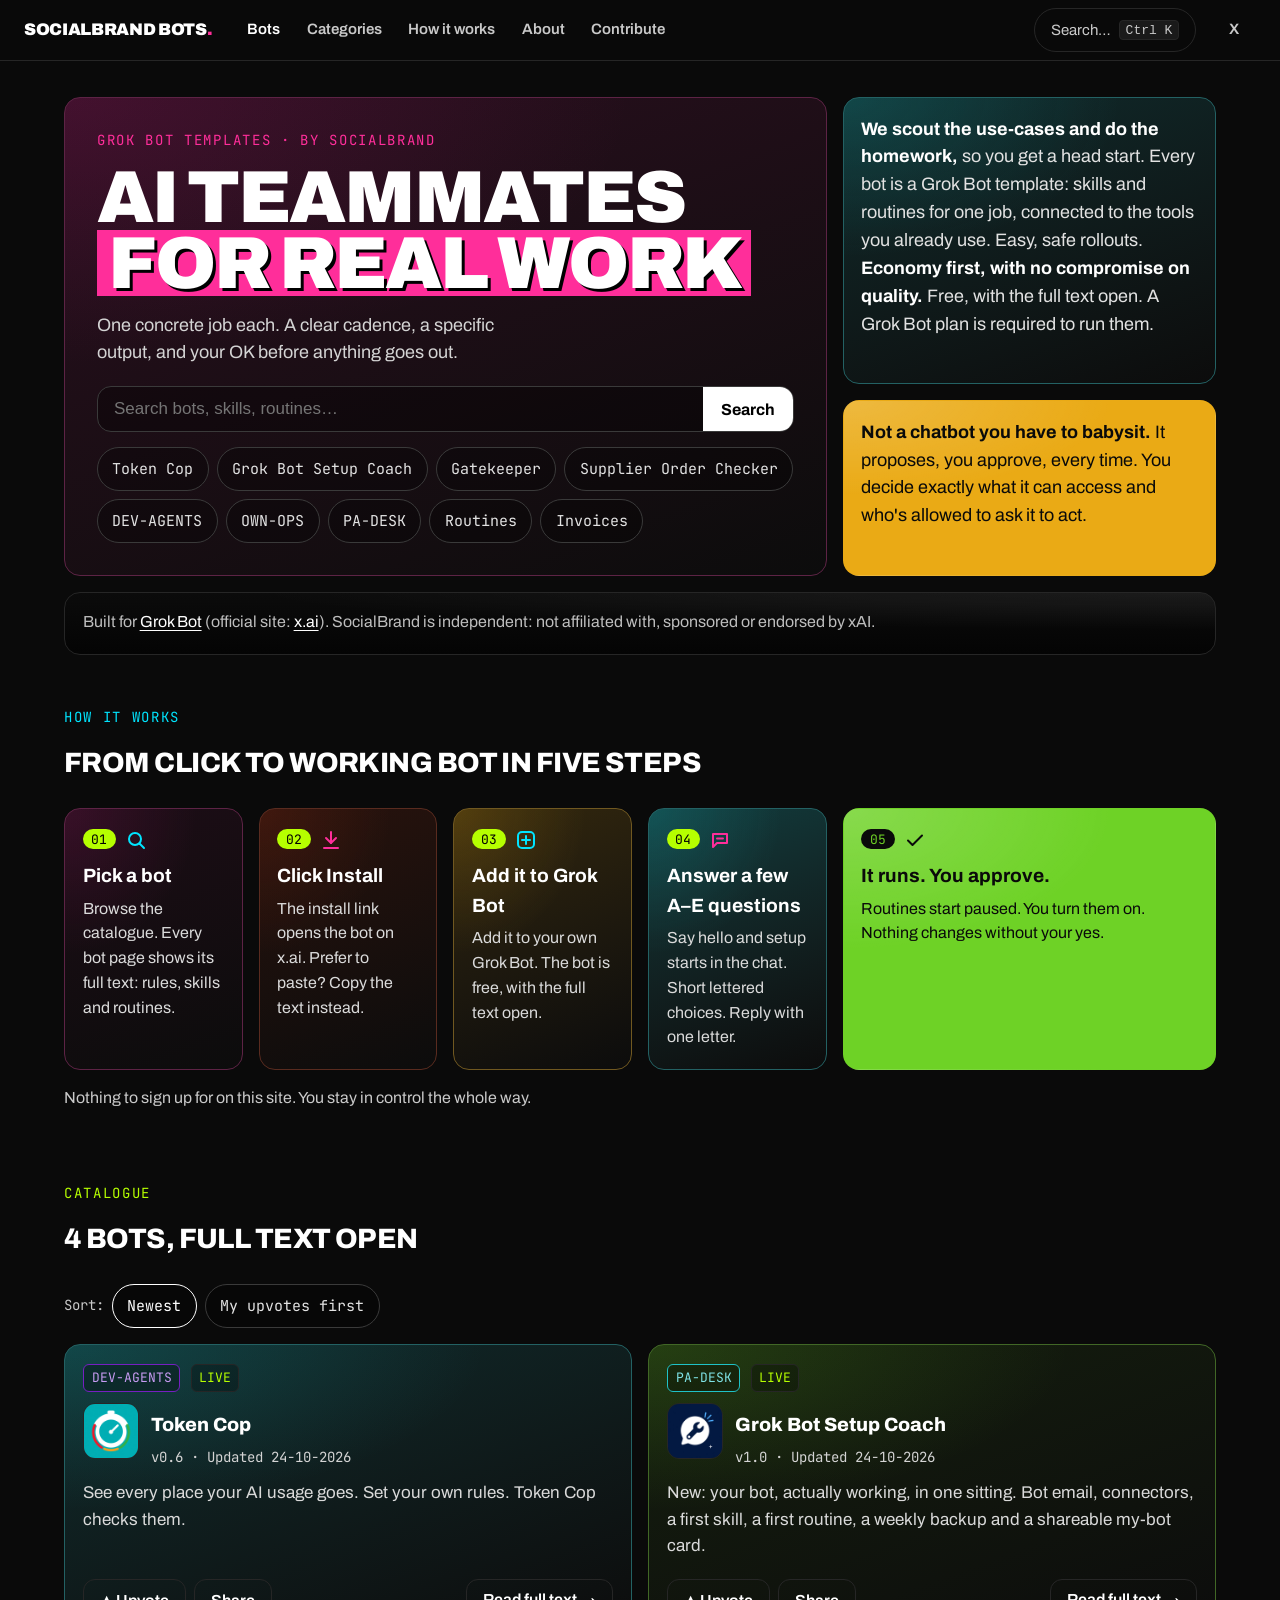
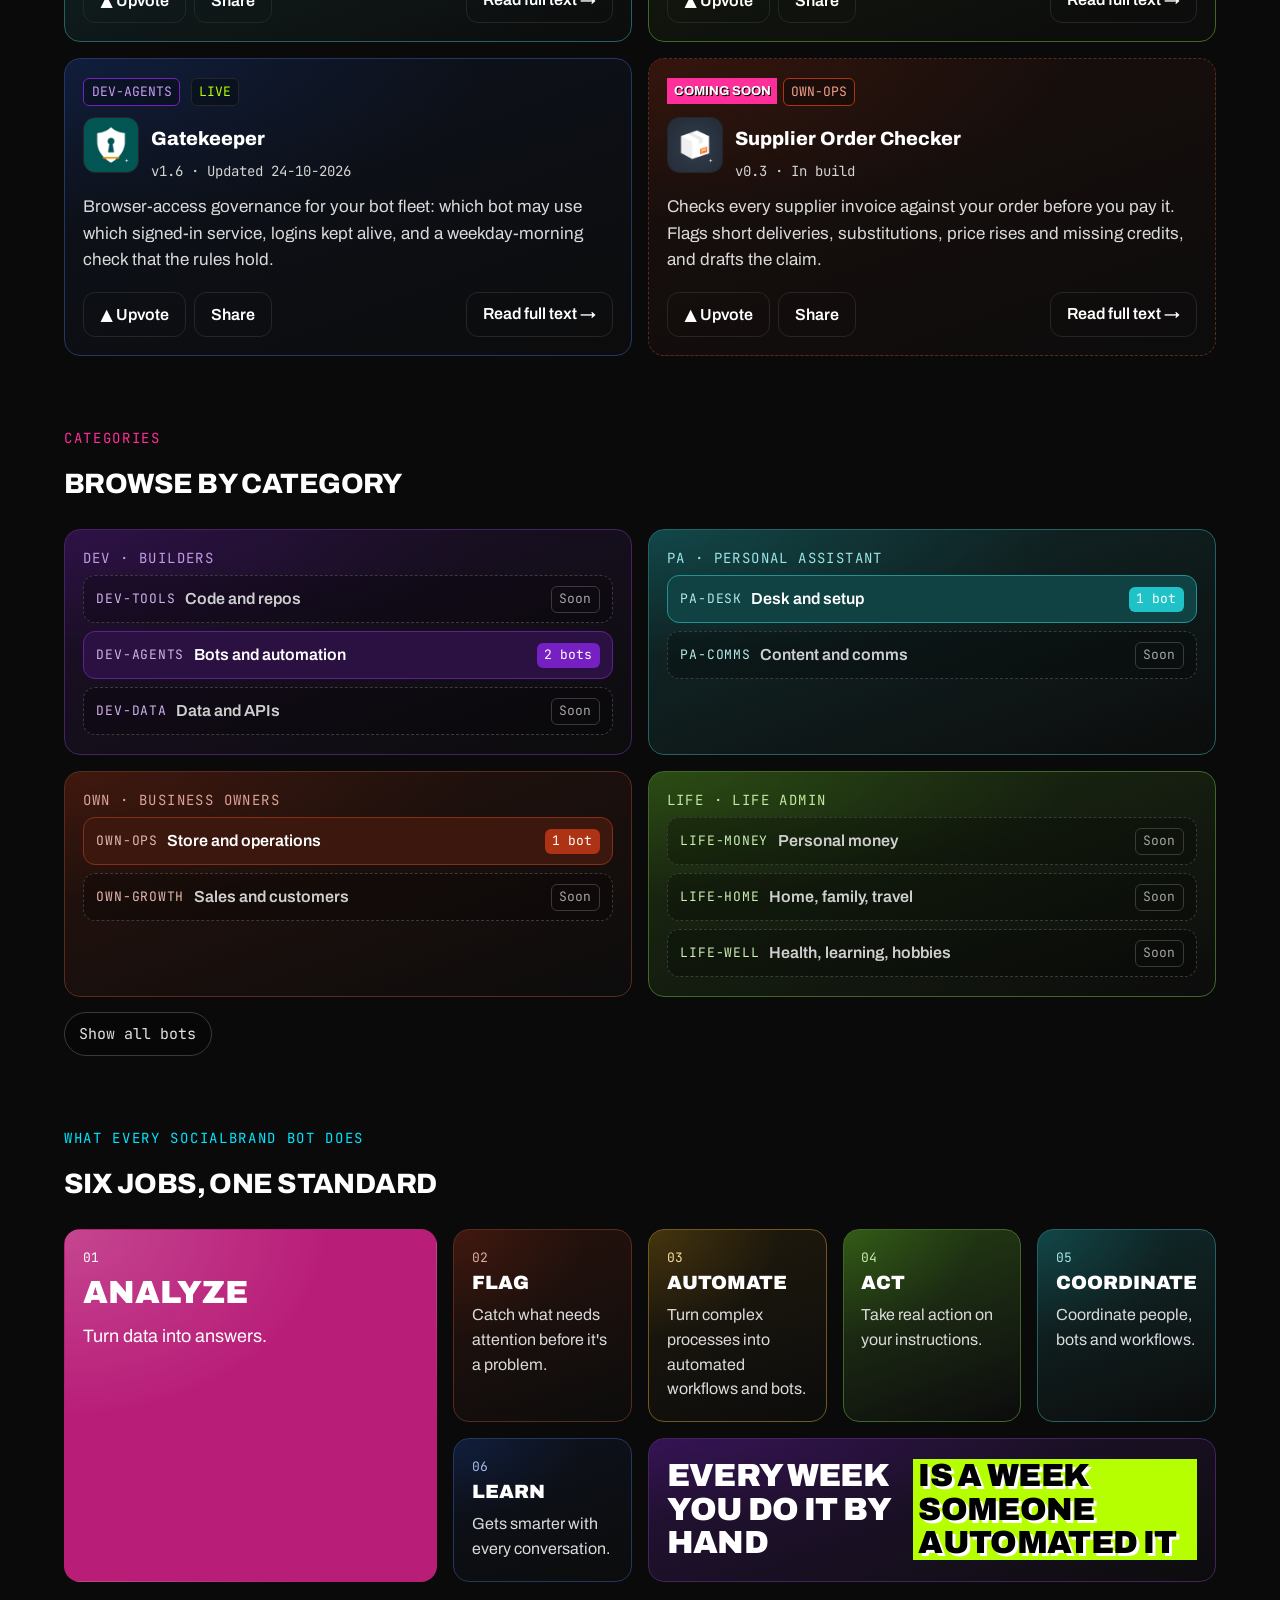
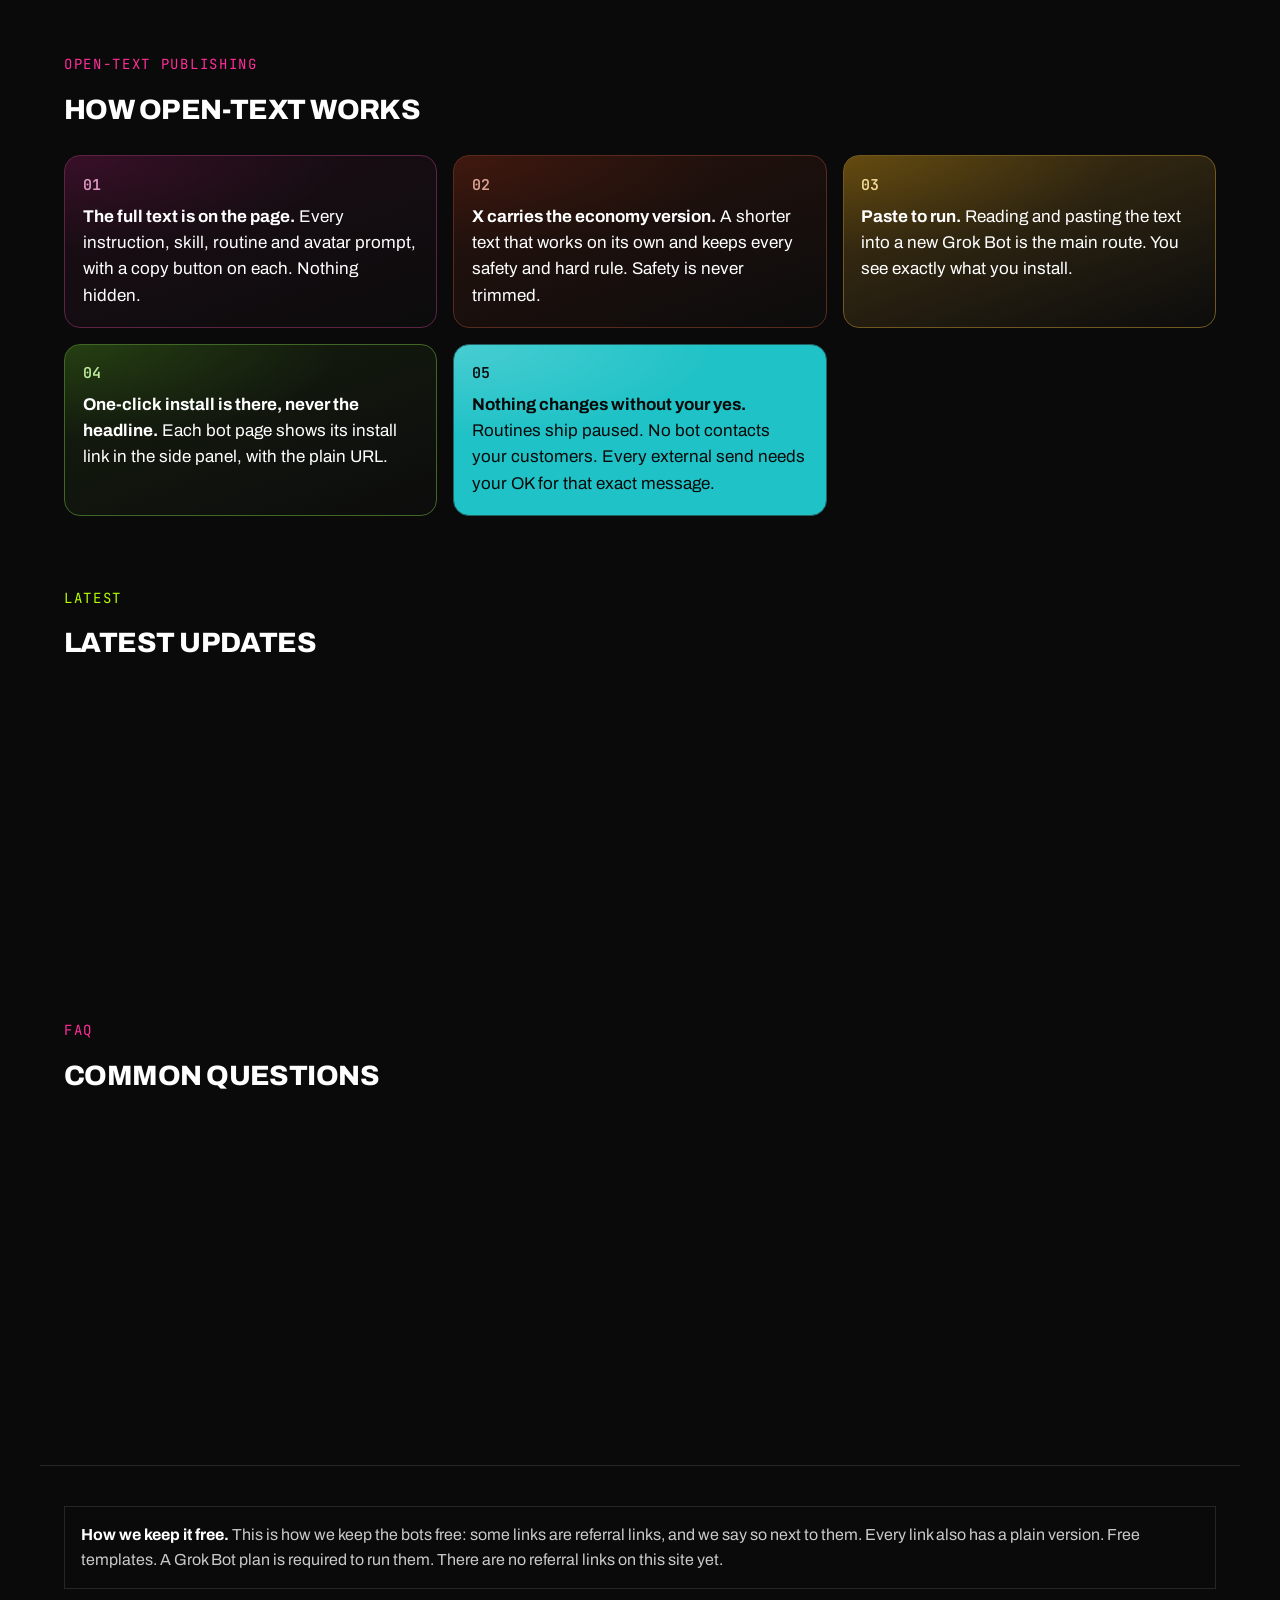
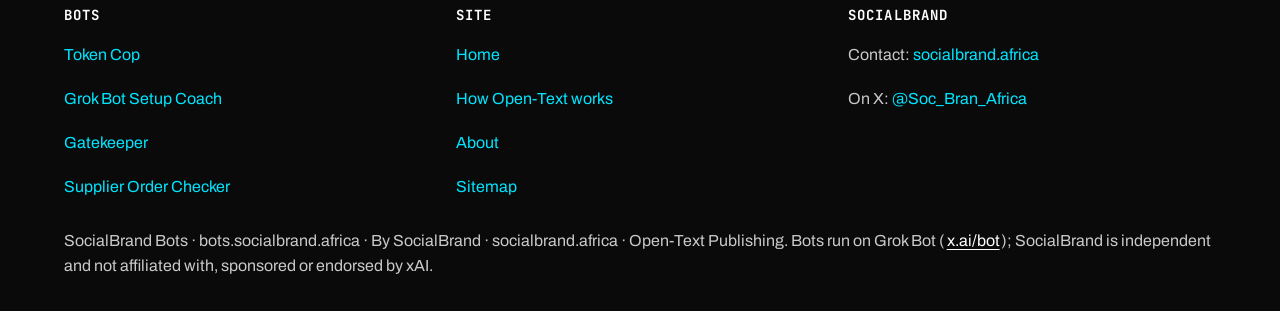
==== commit b712dcb5: "Add a real Categories section (taxonomy v1, colour-coded by segment, tap to filter); colour category" ====
--- a/index.html
+++ b/index.html
@@ -70,13 +70,13 @@
     <p class="flow-foot">Nothing to sign up for on this site. You stay in control the whole way.</p>
   </section>
 
-  <section class="section" id="categories">
+  <section class="section" id="bots">
     <div class="eyebrow lime">Catalogue</div>
     <h2 class="section-title">4 bots, full text open</h2>
     <div class="sort-row"><span class="meta">Sort:</span><button type="button" class="chip on" data-sort="new">Newest</button><button type="button" class="chip" data-sort="upvoted">My upvotes first</button></div>
     <div class="grid bento" id="catalogue">
       <article class="card clickable tile lift reveal c-teal h2 m-full d-3" data-slug="token-cop" data-search="token cop dev-agents see every place your ai usage goes. set your own rules. token cop checks them. token-cop-getting-started token-cop-governance token-cop-stocktake token-cop-routing token-cop-prompt-pack token-cop-ledger token-cop-delegation">
-        <div class="card-top"><span class="tag">DEV-AGENTS</span><span class="tag" style="color:var(--lime)">LIVE</span></div>
+        <div class="card-top"><span class="tag cat-dev">DEV-AGENTS</span><span class="tag" style="color:var(--lime)">LIVE</span></div>
         <div class="card-header">
           <img class="avatar-img" src="/assets/img/bots/token-cop/A.jpg" alt="Token Cop avatar" width="48" height="48" loading="lazy">
           <div><h3><a href="/bots/token-cop">Token Cop</a></h3><div class="meta">v0.6 · Updated 24-10-2026</div></div>
@@ -89,7 +89,7 @@
         </div>
       </article>
       <article class="card clickable tile lift reveal c-lime h1 m-full d-3" data-slug="grok-bot-setup-coach" data-search="grok bot setup coach pa-desk new: your bot, actually working, in one sitting. bot email, connectors, a first skill, a first routine, a weekly backup and a shareable my-bot card. setup-coach-getting-started setup-coach-connector-wizard setup-coach-first-routine setup-coach-share-my-bot setup-coach-checkup">
-        <div class="card-top"><span class="tag">PA-DESK</span><span class="tag" style="color:var(--lime)">LIVE</span></div>
+        <div class="card-top"><span class="tag cat-pa">PA-DESK</span><span class="tag" style="color:var(--lime)">LIVE</span></div>
         <div class="card-header">
           <img class="avatar-img" src="/assets/img/bots/grok-bot-setup-coach/A.jpg" alt="Grok Bot Setup Coach avatar" width="48" height="48" loading="lazy">
           <div><h3><a href="/bots/grok-bot-setup-coach">Grok Bot Setup Coach</a></h3><div class="meta">v1.0 · Updated 24-10-2026</div></div>
@@ -102,7 +102,7 @@
         </div>
       </article>
       <article class="card clickable tile lift reveal c-blue h1 m-full d-3" data-slug="gatekeeper" data-search="gatekeeper dev-agents browser-access governance for your bot fleet: which bot may use which signed-in service, logins kept alive, and a weekday-morning check that the rules hold. gatekeeper-getting-started-2 gatekeeper-access-table gatekeeper-health-check gatekeeper-offboarding-drill">
-        <div class="card-top"><span class="tag">DEV-AGENTS</span><span class="tag" style="color:var(--lime)">LIVE</span></div>
+        <div class="card-top"><span class="tag cat-dev">DEV-AGENTS</span><span class="tag" style="color:var(--lime)">LIVE</span></div>
         <div class="card-header">
           <img class="avatar-img" src="/assets/img/bots/gatekeeper/A.jpg" alt="Gatekeeper avatar" width="48" height="48" loading="lazy">
           <div><h3><a href="/bots/gatekeeper">Gatekeeper</a></h3><div class="meta">v1.6 · Updated 24-10-2026</div></div>
@@ -115,7 +115,7 @@
         </div>
       </article>
       <article class="card clickable tile lift reveal c-red h1 m-full d-3 coming-soon" data-slug="supplier-order-checker" data-search="supplier order checker own-ops checks every supplier invoice against your order before you pay it. flags short deliveries, substitutions, price rises and missing credits, and drafts the claim. getting-started invoice-check claim-draft supplier-scorecard">
-        <div class="card-top"><span class="coming-badge">COMING SOON</span><span class="tag">OWN-OPS</span></div>
+        <div class="card-top"><span class="coming-badge">COMING SOON</span><span class="tag cat-own">OWN-OPS</span></div>
         <div class="card-header">
           <img class="avatar-img" src="/assets/img/bots/supplier-order-checker/A.jpg" alt="Supplier Order Checker avatar" width="48" height="48" loading="lazy">
           <div><h3><a href="/bots/supplier-order-checker">Supplier Order Checker</a></h3><div class="meta">v0.3 · In build</div></div>
@@ -129,6 +129,13 @@
       </article>
     </div>
     <p class="empty-note hidden" id="no-results">No bot matches that yet. Try another word, or tell us what you need on X.</p>
+  </section>
+
+  <section class="section" id="categories">
+    <div class="eyebrow pink">Categories</div>
+    <h2 class="section-title">Browse by category</h2>
+    <div class="cats bento"><div class="cat-seg tile reveal c-vio h2 m-full d-3"><div class="tile-label">DEV · Builders</div><div class="cat-list"><span class="cat-chip soon" aria-disabled="true"><span class="cat-id">DEV-TOOLS</span><span class="cat-name">Code and repos</span><span class="cat-n">Soon</span></span><button type="button" class="cat-chip" data-chip="dev-agents"><span class="cat-id">DEV-AGENTS</span><span class="cat-name">Bots and automation</span><span class="cat-n">2 bots</span></button><span class="cat-chip soon" aria-disabled="true"><span class="cat-id">DEV-DATA</span><span class="cat-name">Data and APIs</span><span class="cat-n">Soon</span></span></div></div><div class="cat-seg tile reveal c-teal h2 m-full d-3"><div class="tile-label">PA · Personal assistant</div><div class="cat-list"><button type="button" class="cat-chip" data-chip="pa-desk"><span class="cat-id">PA-DESK</span><span class="cat-name">Desk and setup</span><span class="cat-n">1 bot</span></button><span class="cat-chip soon" aria-disabled="true"><span class="cat-id">PA-COMMS</span><span class="cat-name">Content and comms</span><span class="cat-n">Soon</span></span></div></div><div class="cat-seg tile reveal c-red h2 m-full d-3"><div class="tile-label">OWN · Business owners</div><div class="cat-list"><button type="button" class="cat-chip" data-chip="own-ops"><span class="cat-id">OWN-OPS</span><span class="cat-name">Store and operations</span><span class="cat-n">1 bot</span></button><span class="cat-chip soon" aria-disabled="true"><span class="cat-id">OWN-GROWTH</span><span class="cat-name">Sales and customers</span><span class="cat-n">Soon</span></span></div></div><div class="cat-seg tile reveal c-lime h2 m-full d-3"><div class="tile-label">LIFE · Life admin</div><div class="cat-list"><span class="cat-chip soon" aria-disabled="true"><span class="cat-id">LIFE-MONEY</span><span class="cat-name">Personal money</span><span class="cat-n">Soon</span></span><span class="cat-chip soon" aria-disabled="true"><span class="cat-id">LIFE-HOME</span><span class="cat-name">Home, family, travel</span><span class="cat-n">Soon</span></span><span class="cat-chip soon" aria-disabled="true"><span class="cat-id">LIFE-WELL</span><span class="cat-name">Health, learning, hobbies</span><span class="cat-n">Soon</span></span></div></div></div>
+    <p class="cat-all"><button type="button" class="chip" data-chip="">Show all bots</button></p>
   </section>
 
   <section class="section">
--- a/assets/css/site.css
+++ b/assets/css/site.css
@@ -714,3 +714,25 @@
 .hero-sub { font-size: 1.125rem; line-height: 1.5; color: #D4D4D4; margin-top: 1rem; max-width: 40ch; }
 .indep { font-size: 1rem; line-height: 1.55; color: #BDBDBD; margin: 0; }
 .indep a, .footer-note p a { color: #fff; text-decoration: underline; text-underline-offset: 3px; }
+
+/* ---------- Categories (24-10-2026): taxonomy v1 segments, colour-coded; tap a live category to filter the catalogue ---------- */
+.cats.bento { margin-top: .5rem; }
+.cat-seg .tile-label { font-size: .875rem; }
+.cat-list { display: flex; flex-direction: column; gap: .5rem; margin-top: .35rem; }
+.cat-chip { display: grid; grid-template-columns: auto 1fr auto; align-items: center; gap: .6rem; min-height: 48px; width: 100%; text-align: left;
+  padding: .55rem .8rem; border-radius: 12px; font: inherit; font-size: 1rem; color: #fff;
+  background: color-mix(in srgb, var(--c) 30%, #0B0B0B); border: 1px solid color-mix(in srgb, var(--c) 70%, #262626); }
+button.cat-chip:hover, button.cat-chip:focus-visible { background: color-mix(in srgb, var(--c) 50%, #0B0B0B); outline: none; }
+.cat-chip .cat-id { font-family: 'JetBrains Mono', monospace; font-size: .8125rem; letter-spacing: .06em; color: color-mix(in srgb, var(--c) 35%, #fff); }
+.cat-chip .cat-name { font-weight: 600; min-width: 0; }
+.cat-chip .cat-n { font-family: 'JetBrains Mono', monospace; font-size: .8125rem; padding: .15rem .45rem; border-radius: 6px; background: var(--c); color: #fff; white-space: nowrap; }
+.c-lime .cat-chip .cat-n { color: #0A0A0A; }
+.cat-chip.soon { background: rgba(0,0,0,.25); border-style: dashed; border-color: #3a3a3a; color: #CFCFCF; }
+.cat-chip.soon .cat-n { background: transparent; color: #A3A3A3; border: 1px solid #3a3a3a; }
+.cat-all { margin: .9rem 0 0; }
+.cat-all .chip { min-height: 44px; }
+.tag.cat-dev { color: #C79BF2; border-color: #761FC2; }
+.tag.cat-pa { color: #7FE3E6; border-color: #1FC2C7; }
+.tag.cat-own { color: #F0A08A; border-color: #AD3314; }
+.tag.cat-life { color: #B6F28A; border-color: #6ED226; }
+#categories, #bots { scroll-margin-top: 80px; }
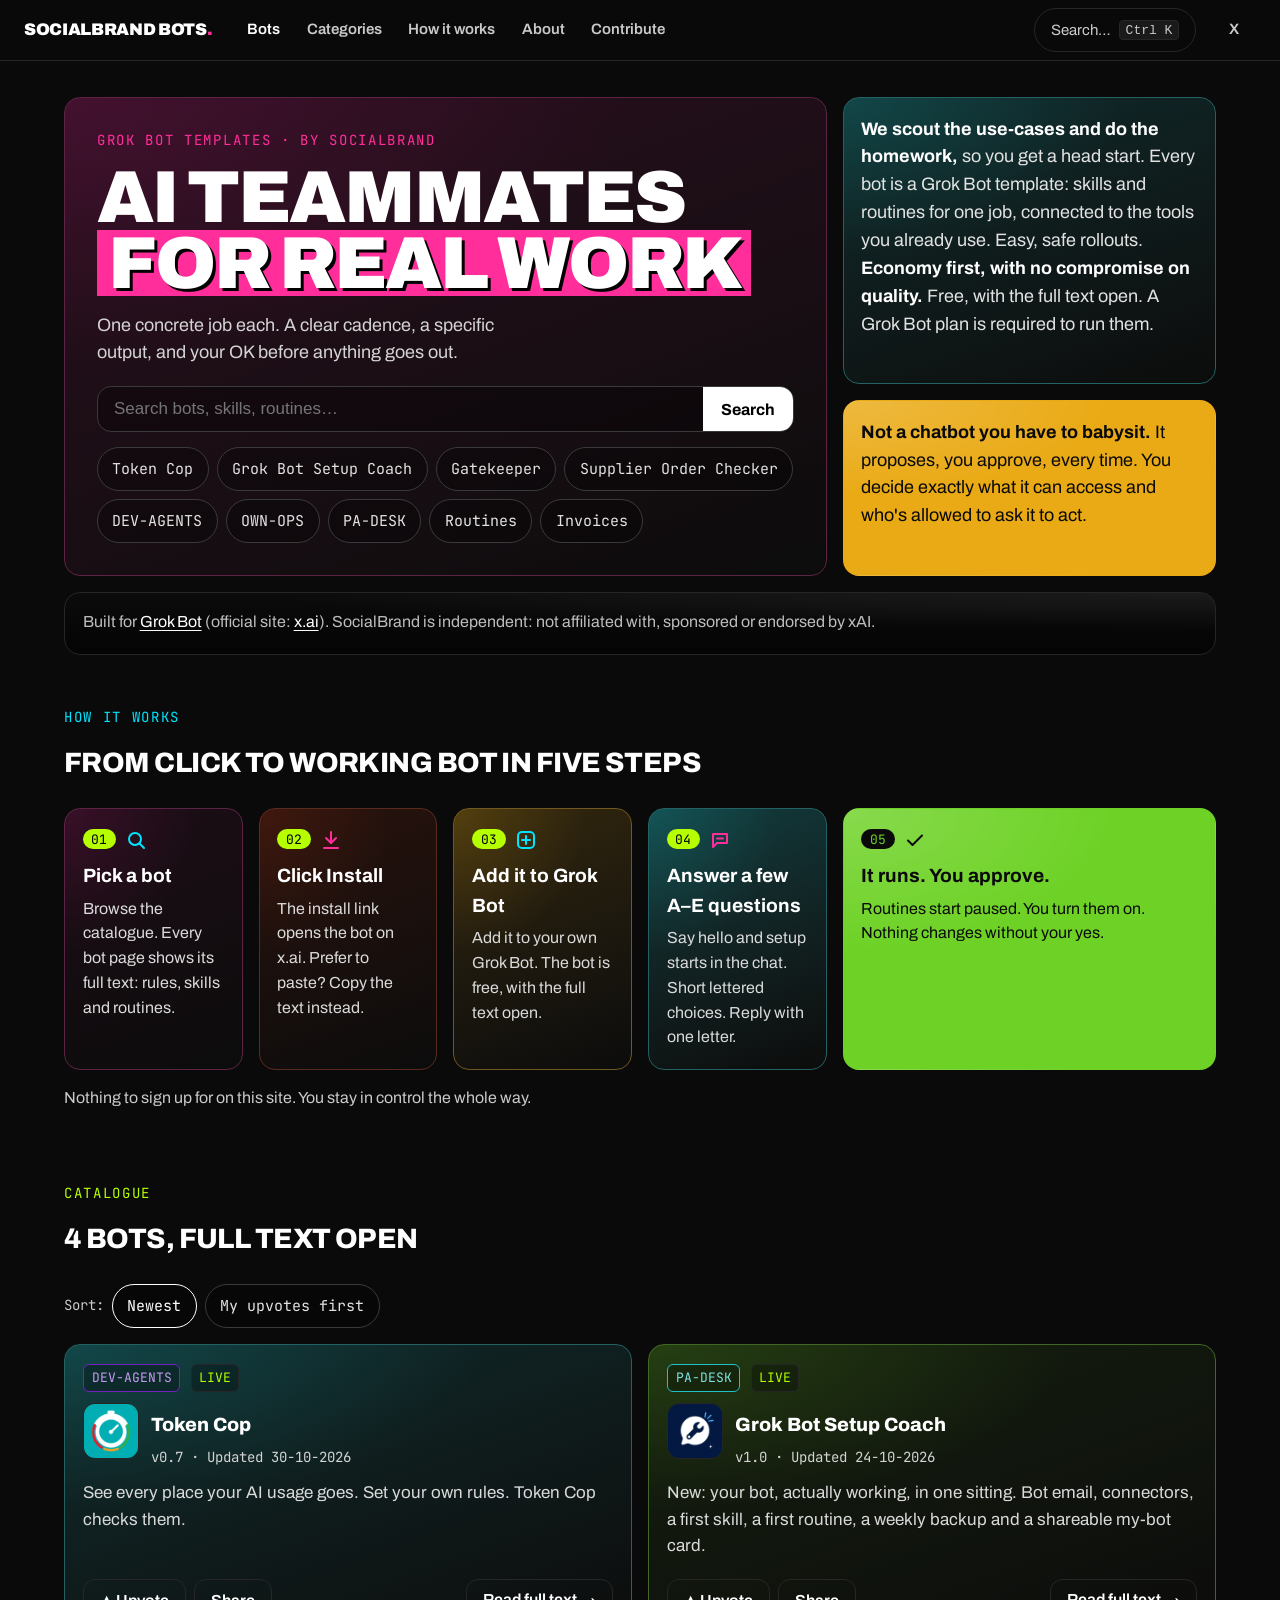
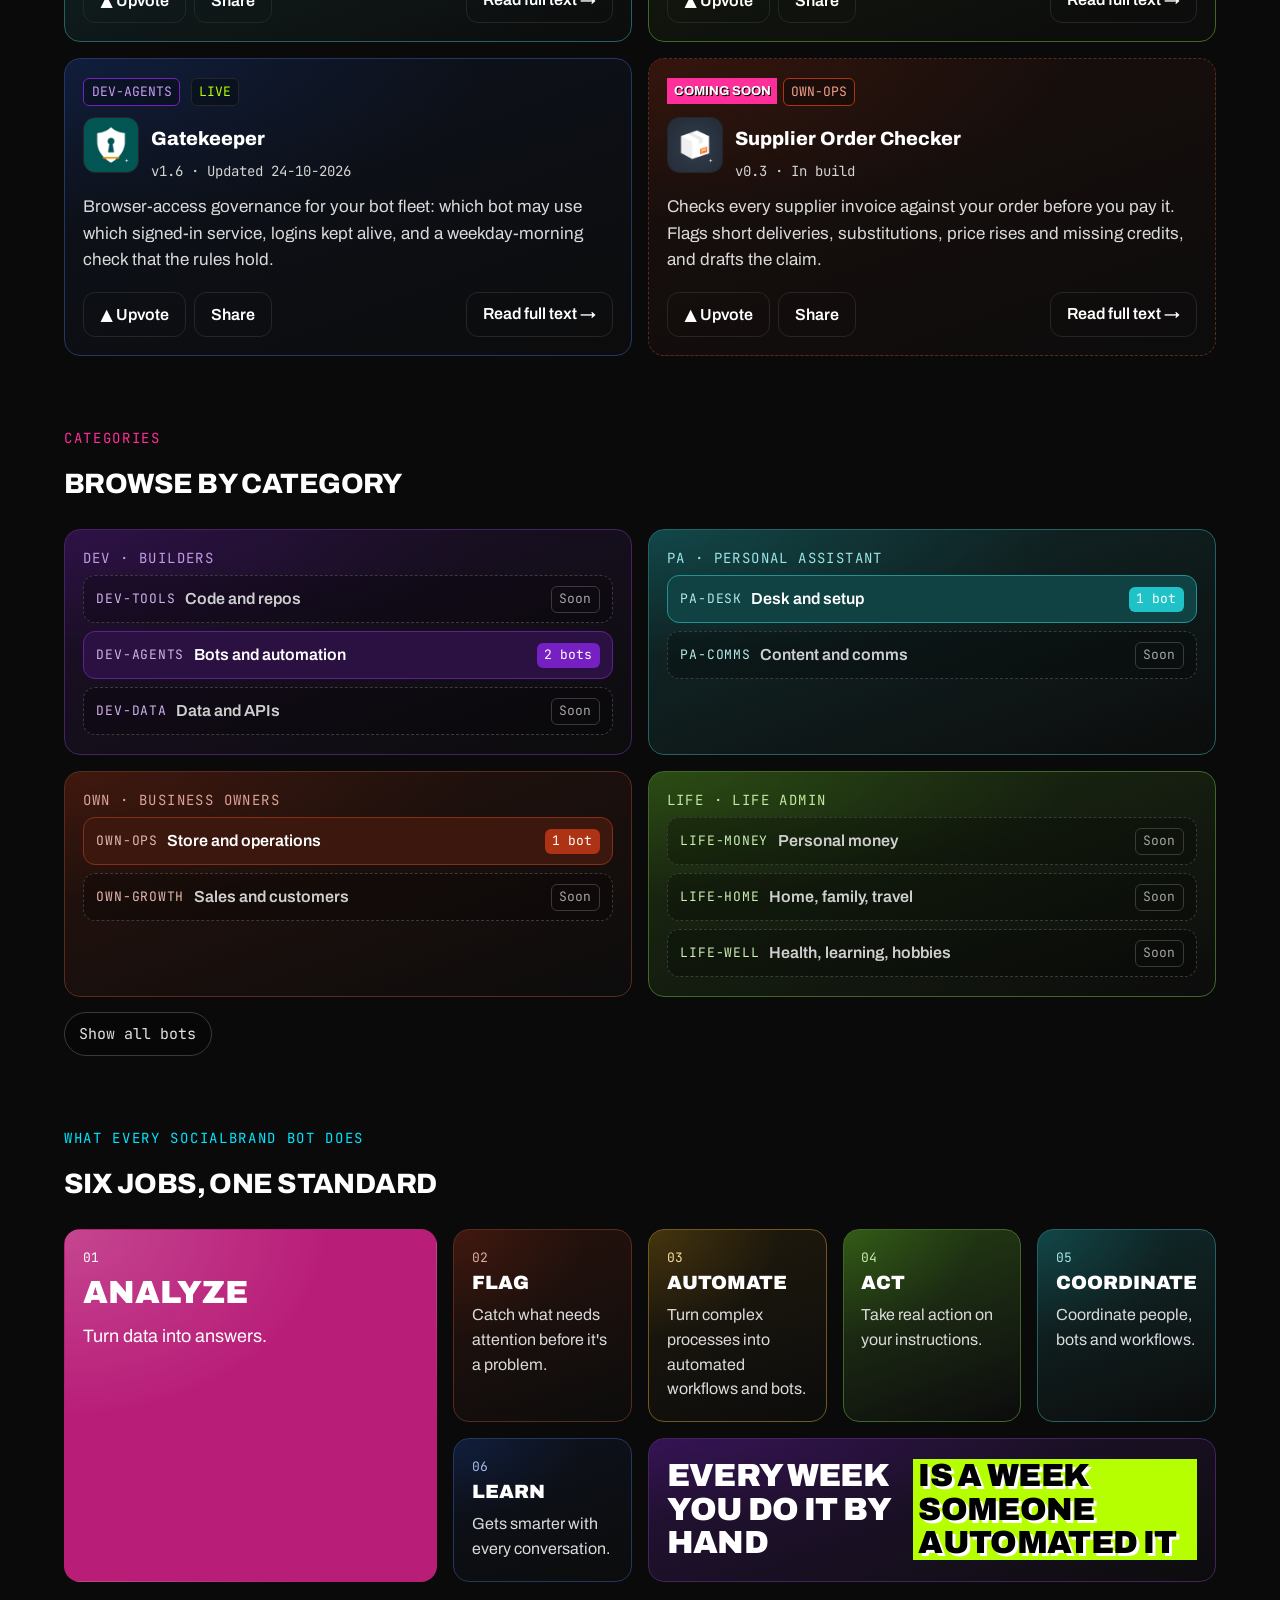
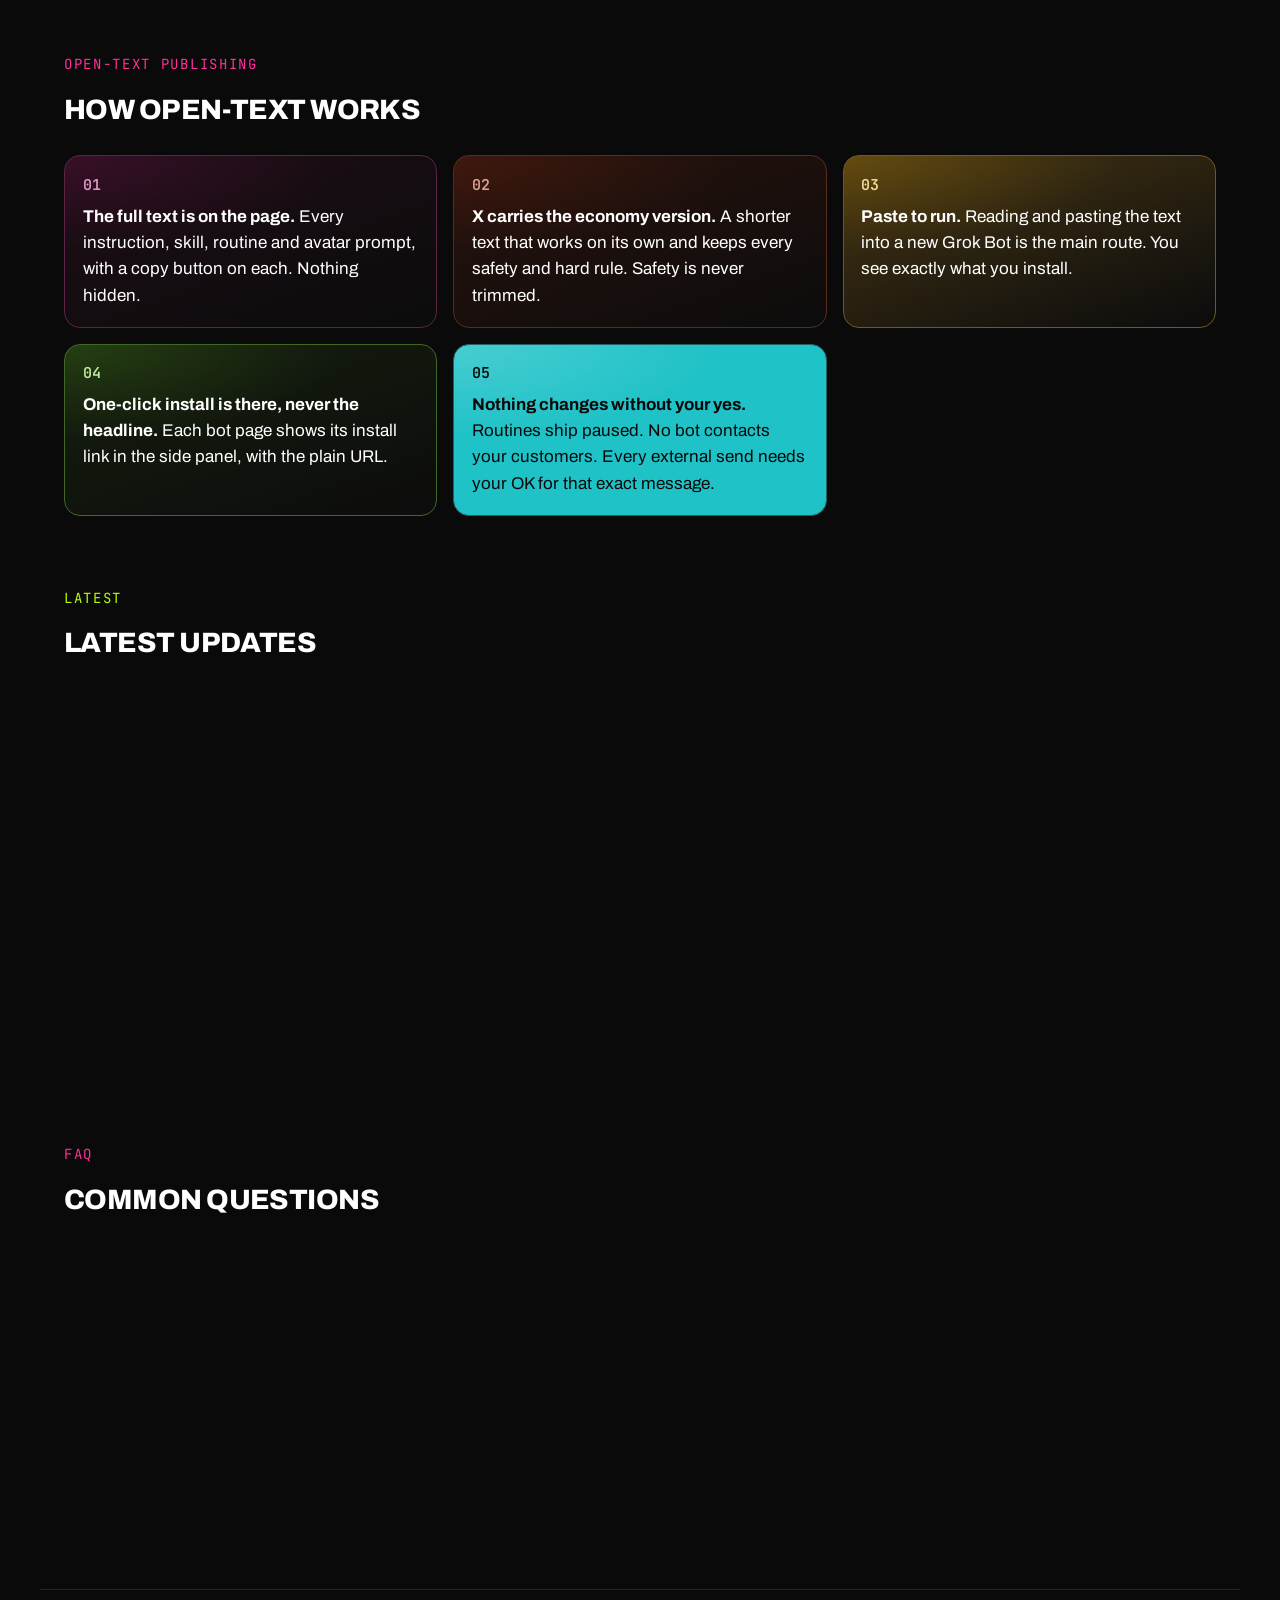
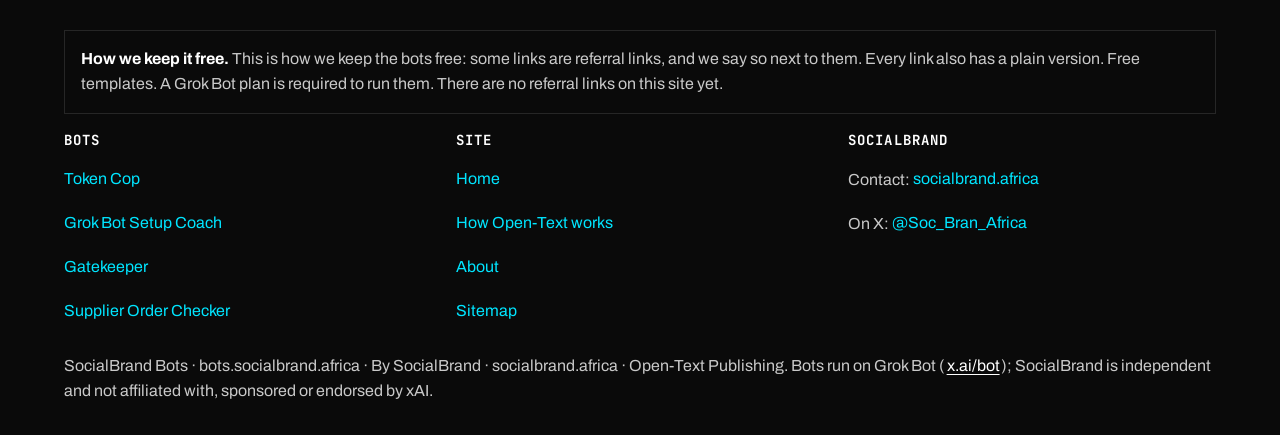
==== commit 181b9aac: "Token Cop v0.7: rule 7 cheap gate, rule 8 cut relays" ====
--- a/index.html
+++ b/index.html
@@ -79,12 +79,12 @@
         <div class="card-top"><span class="tag cat-dev">DEV-AGENTS</span><span class="tag" style="color:var(--lime)">LIVE</span></div>
         <div class="card-header">
           <img class="avatar-img" src="/assets/img/bots/token-cop/A.jpg" alt="Token Cop avatar" width="48" height="48" loading="lazy">
-          <div><h3><a href="/bots/token-cop">Token Cop</a></h3><div class="meta">v0.6 · Updated 24-10-2026</div></div>
+          <div><h3><a href="/bots/token-cop">Token Cop</a></h3><div class="meta">v0.7 · Updated 30-10-2026</div></div>
         </div>
         <p class="pitch">See every place your AI usage goes. Set your own rules. Token Cop checks them.</p>
         <div class="card-actions">
           <button class="upvote" type="button" data-upvote="token-cop" aria-pressed="false">▲ Upvote</button>
-          <button class="share-btn" type="button" data-share="token-cop" data-name="Token Cop" data-version="v0.6" data-pitch="See every place your AI usage goes. Set your own rules. Token Cop checks them." data-avatar="/assets/img/bots/token-cop/A.jpg">Share</button>
+          <button class="share-btn" type="button" data-share="token-cop" data-name="Token Cop" data-version="v0.7" data-pitch="See every place your AI usage goes. Set your own rules. Token Cop checks them." data-avatar="/assets/img/bots/token-cop/A.jpg">Share</button>
           <a class="btn" href="/bots/token-cop">Read full text →</a>
         </div>
       </article>
@@ -162,6 +162,7 @@
     <h2 class="section-title">Latest updates</h2>
     <ul class="updates bento">
       <li class="tile lift reveal c-lime h3 m-full d-2"><span class="date">24-10-2026</span> · bots.socialbrand.africa opens with Open-Text Publishing: full text here, economy text on X.</li>
+      <li class="tile lift reveal c-teal h3 m-full d-2"><span class="date">30-10-2026</span> · Token Cop v0.7: routines only wake the model when something changed, and bots brief once with no relay loops.</li>
       <li class="tile lift reveal c-teal h3 m-full d-2"><span class="date">24-10-2026</span> · Token Cop v0.6: map your AI usage and set your own rules, right after setup.</li>
       <li class="tile lift reveal c-blue h2 m-full d-2"><span class="date">24-10-2026</span> · Earlier: Token Cop v0.3.2 went live.</li>
       <li class="tile lift reveal c-vio h2 m-full d-2"><span class="date">24-10-2026</span> · Grok Bot Setup Coach v1.0 text published. Token Cop becomes its companion.</li>
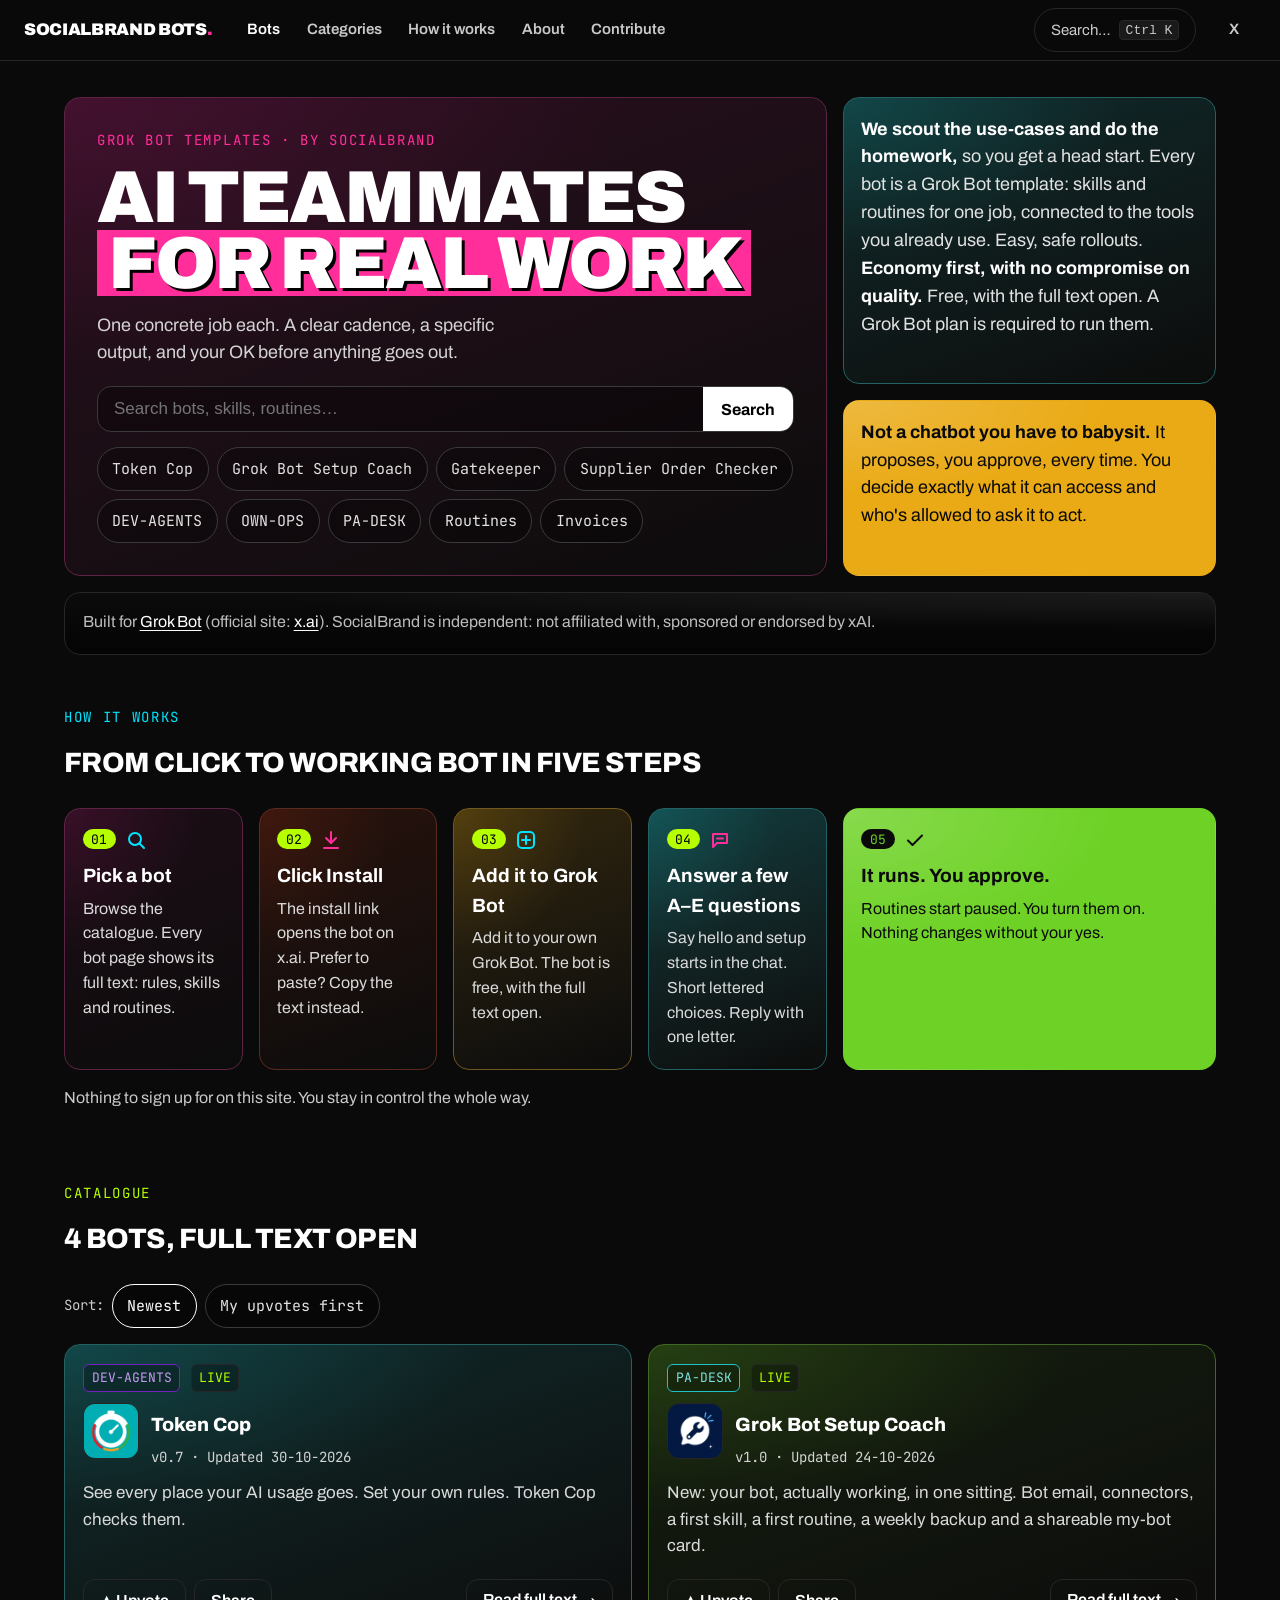
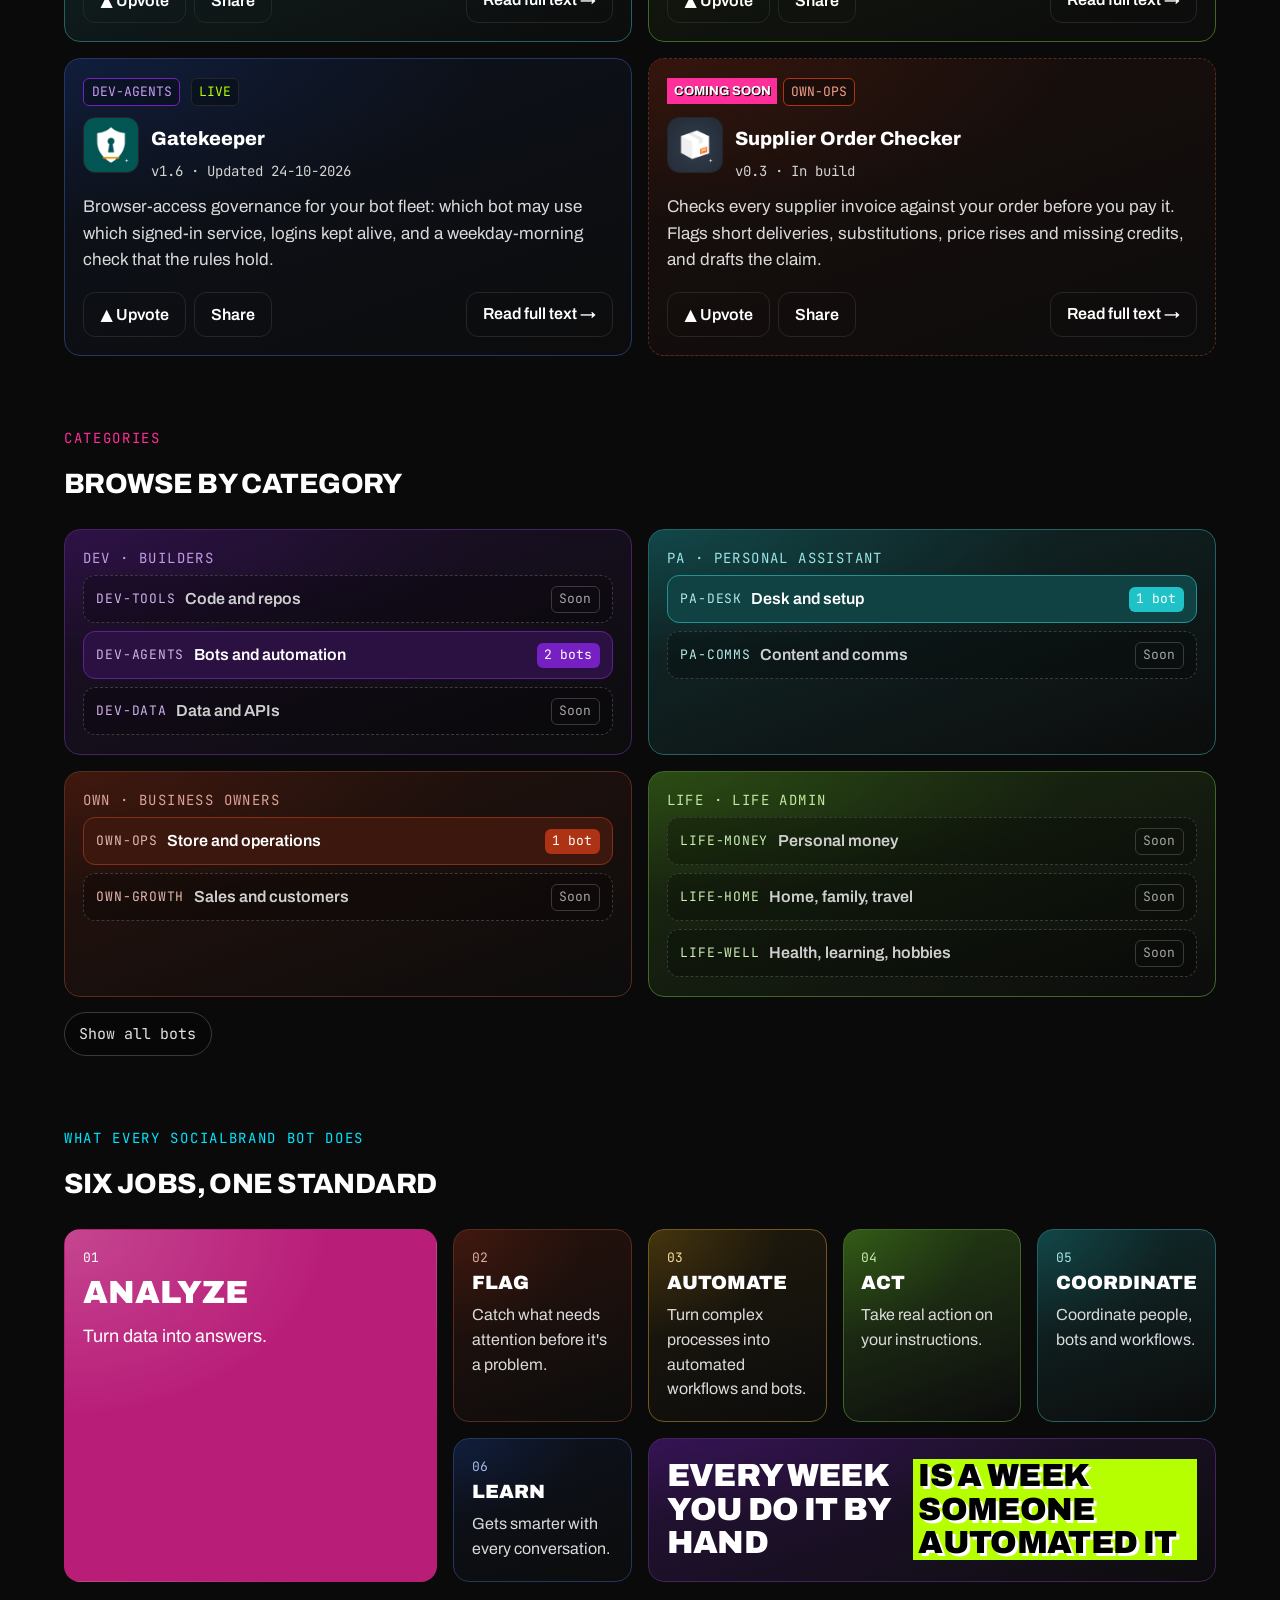
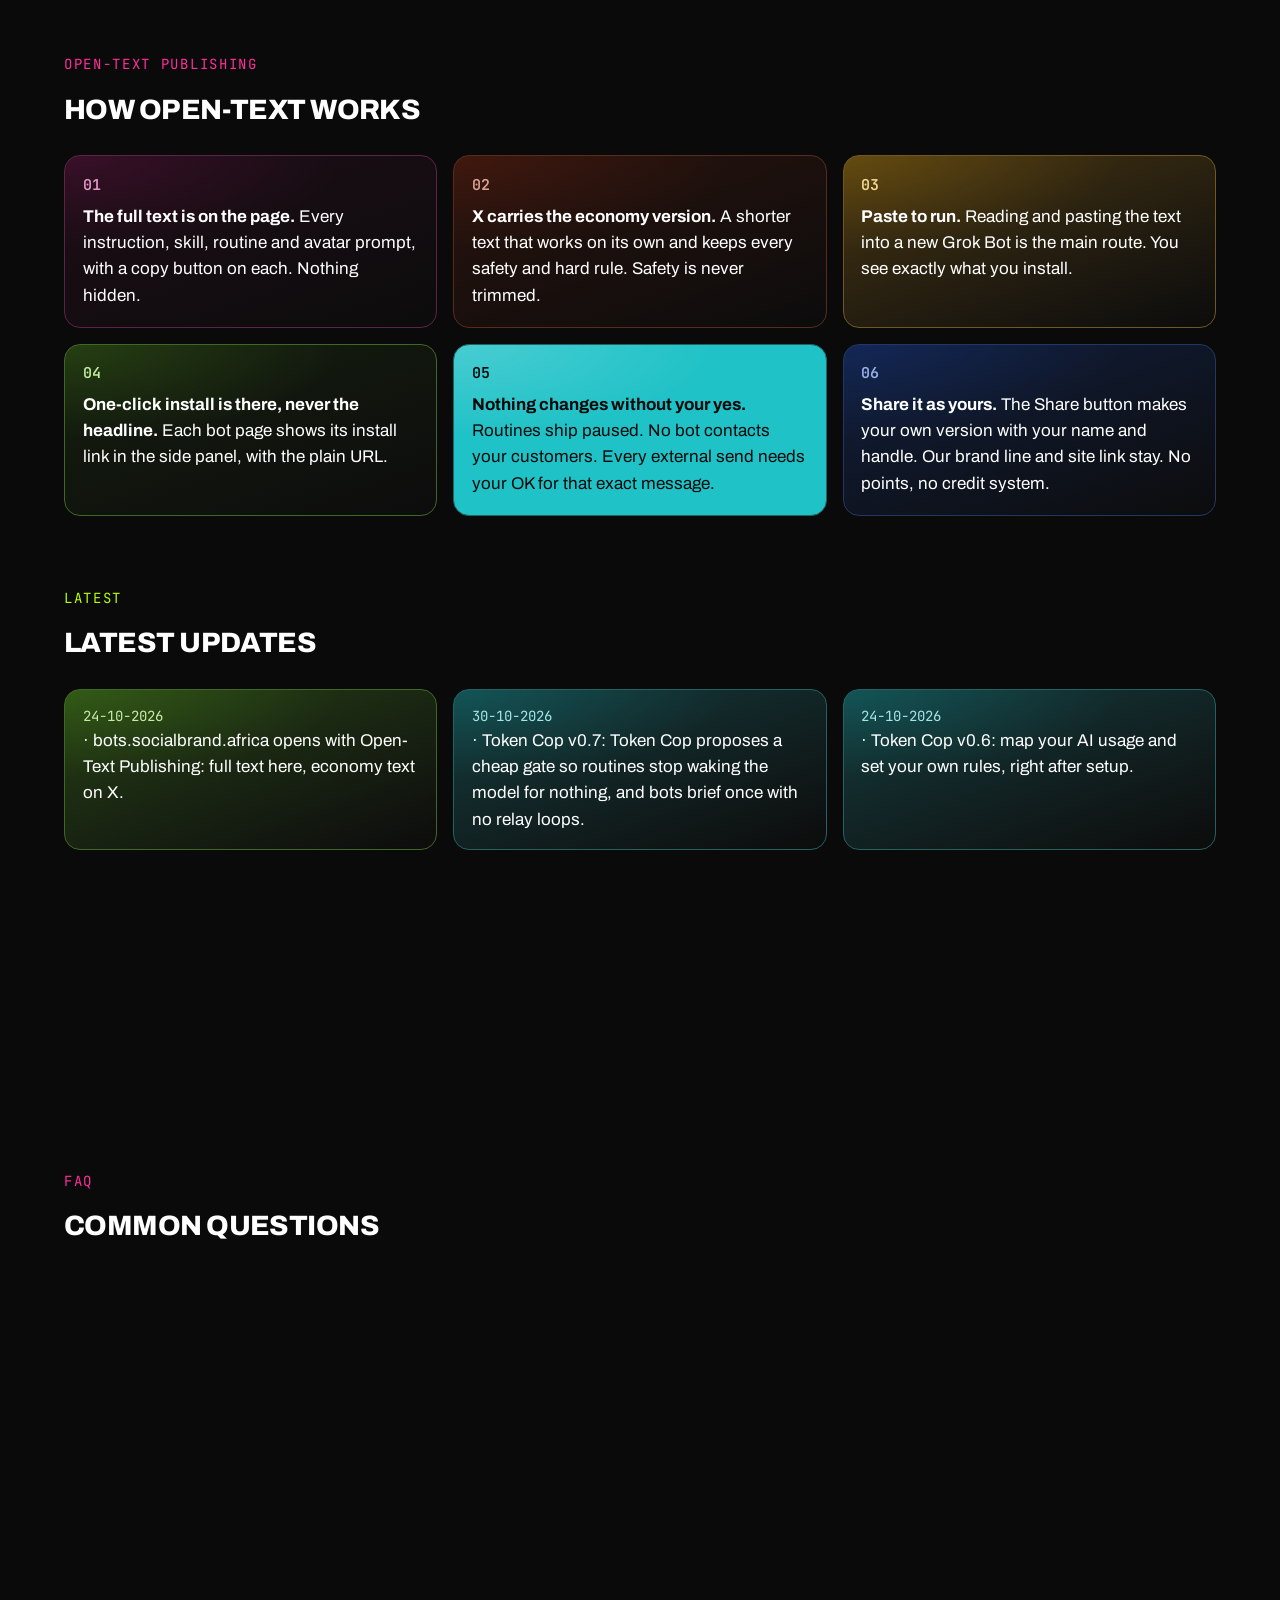
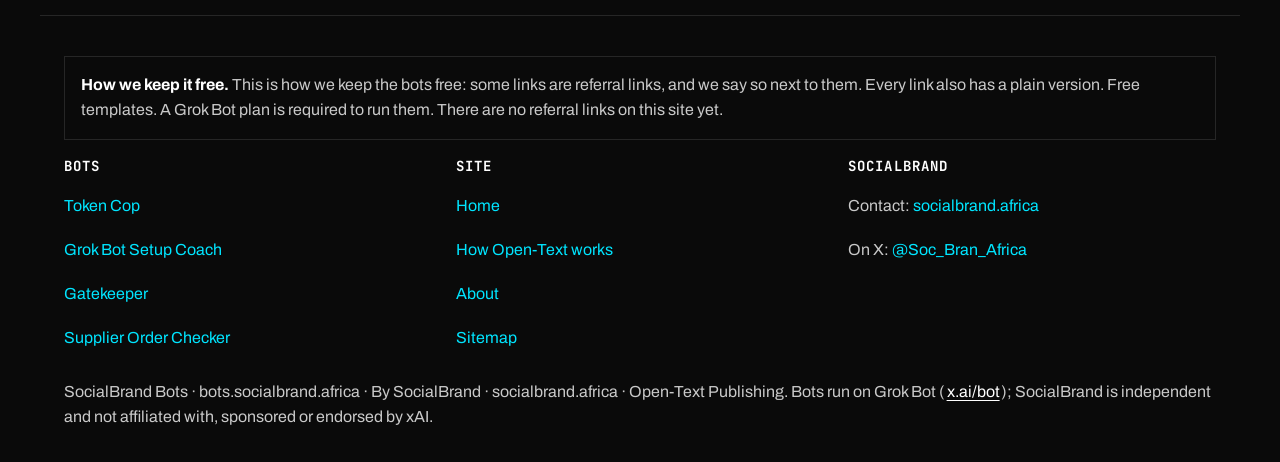
==== commit f8b490c1: "Token Cop v0.7: fix audit blockers B1-B4 (split hard rules, hard-rules skill, cheap-gate wording, Ne" ====
--- a/index.html
+++ b/index.html
@@ -162,7 +162,7 @@
     <h2 class="section-title">Latest updates</h2>
     <ul class="updates bento">
       <li class="tile lift reveal c-lime h3 m-full d-2"><span class="date">24-10-2026</span> · bots.socialbrand.africa opens with Open-Text Publishing: full text here, economy text on X.</li>
-      <li class="tile lift reveal c-teal h3 m-full d-2"><span class="date">30-10-2026</span> · Token Cop v0.7: routines only wake the model when something changed, and bots brief once with no relay loops.</li>
+      <li class="tile lift reveal c-teal h3 m-full d-2"><span class="date">30-10-2026</span> · Token Cop v0.7: Token Cop proposes a cheap gate so routines stop waking the model for nothing, and bots brief once with no relay loops.</li>
       <li class="tile lift reveal c-teal h3 m-full d-2"><span class="date">24-10-2026</span> · Token Cop v0.6: map your AI usage and set your own rules, right after setup.</li>
       <li class="tile lift reveal c-blue h2 m-full d-2"><span class="date">24-10-2026</span> · Earlier: Token Cop v0.3.2 went live.</li>
       <li class="tile lift reveal c-vio h2 m-full d-2"><span class="date">24-10-2026</span> · Grok Bot Setup Coach v1.0 text published. Token Cop becomes its companion.</li>
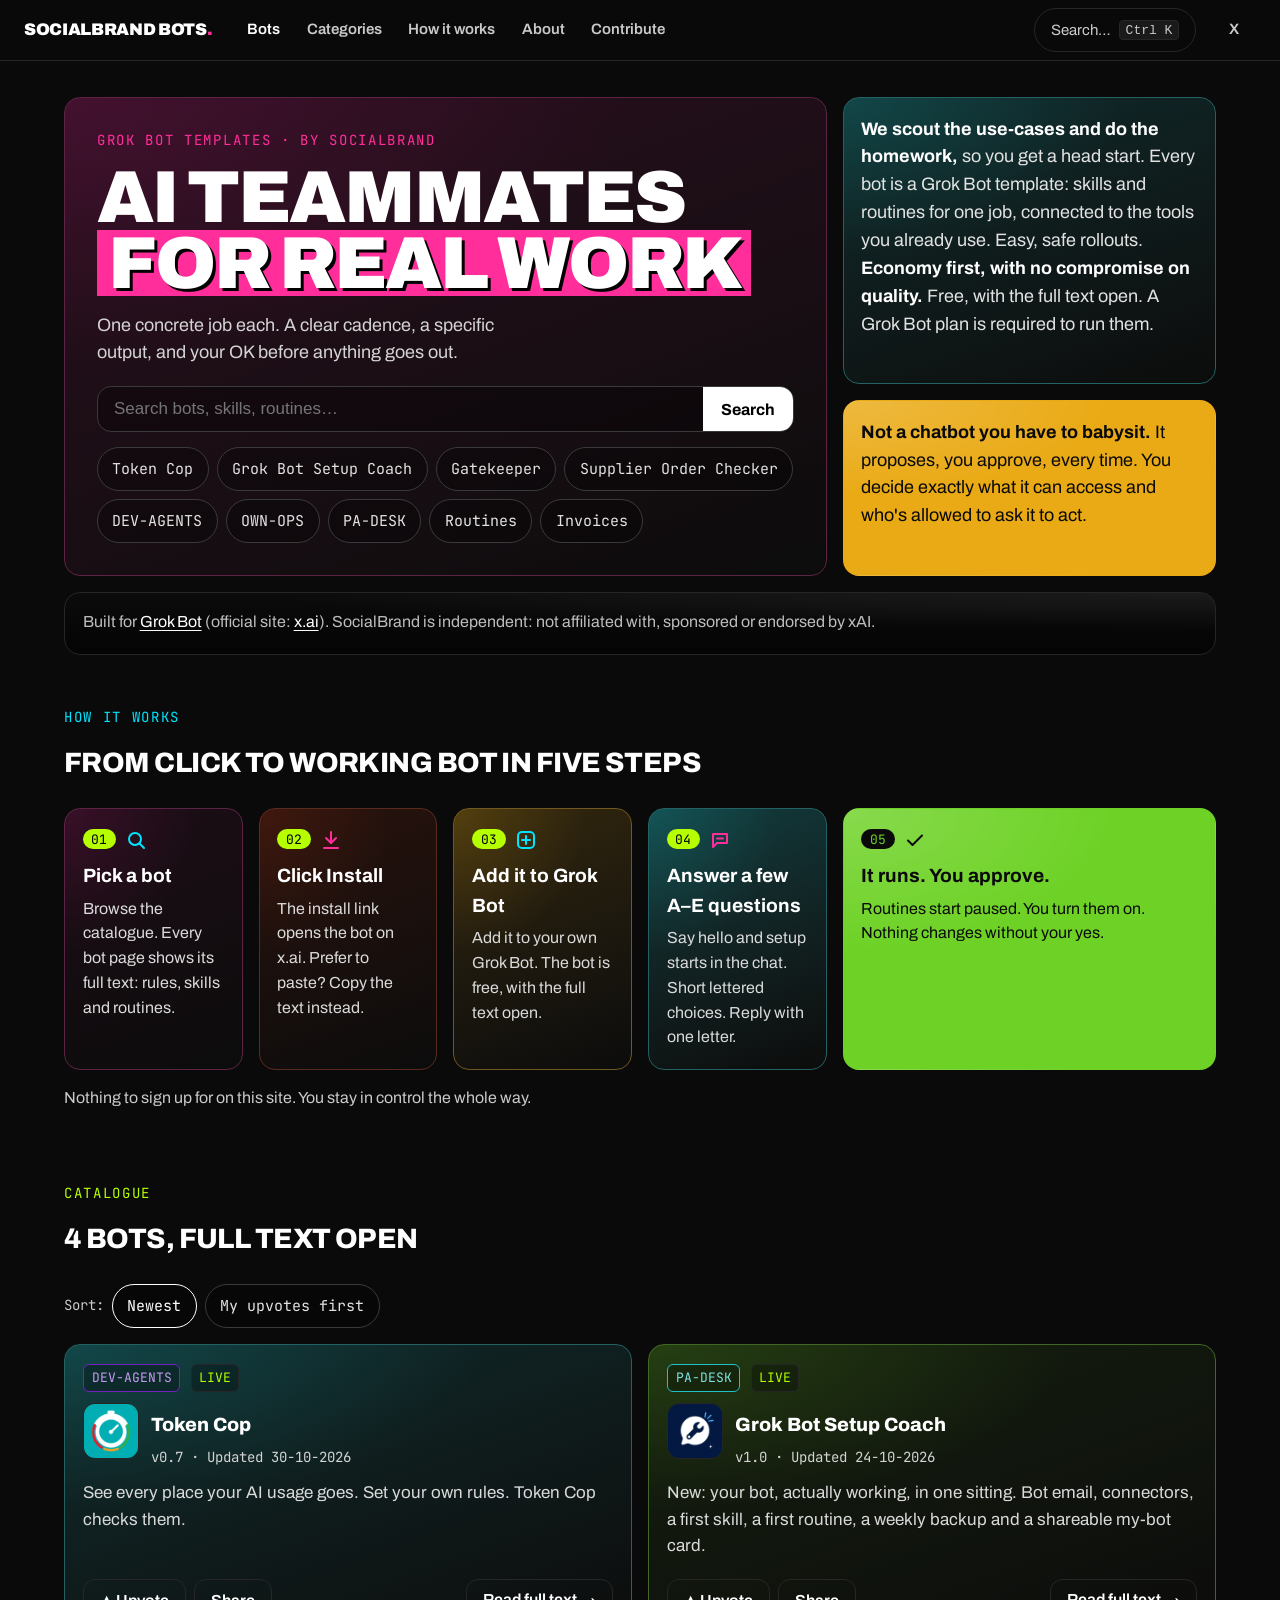
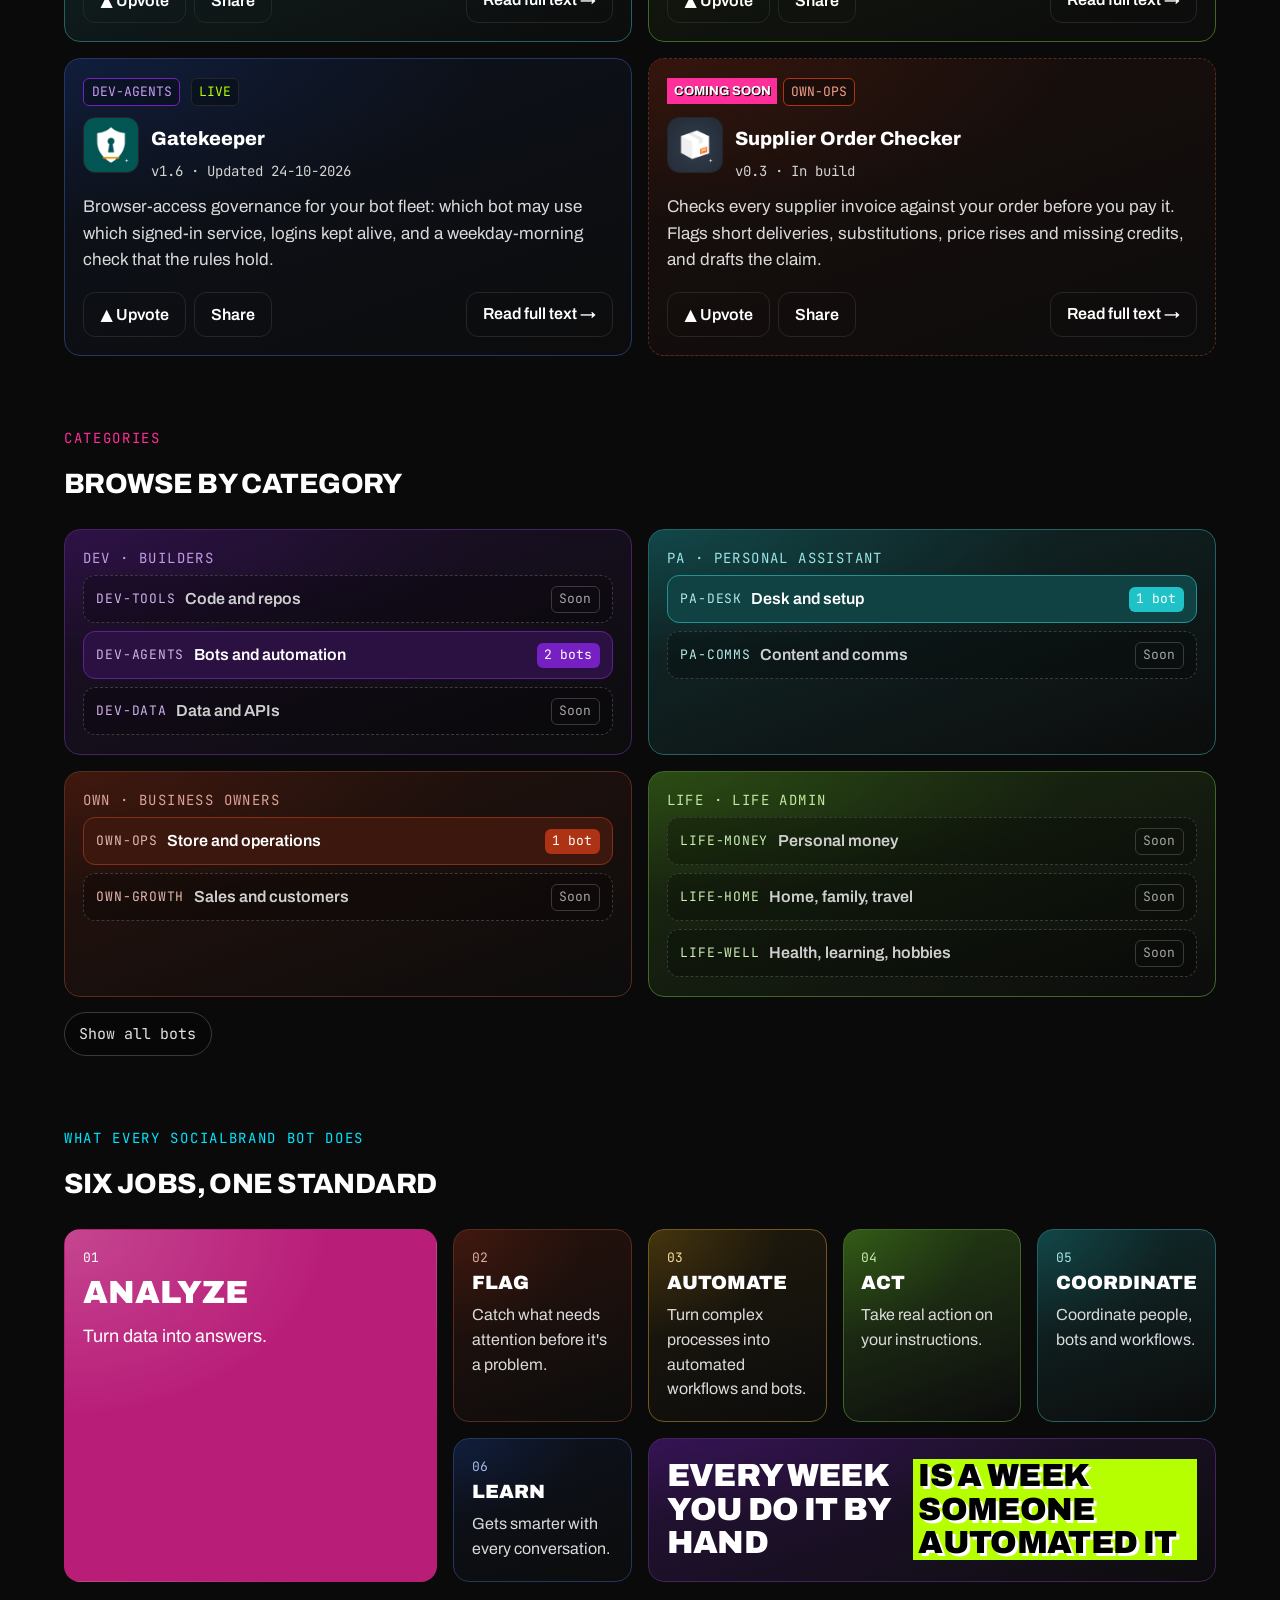
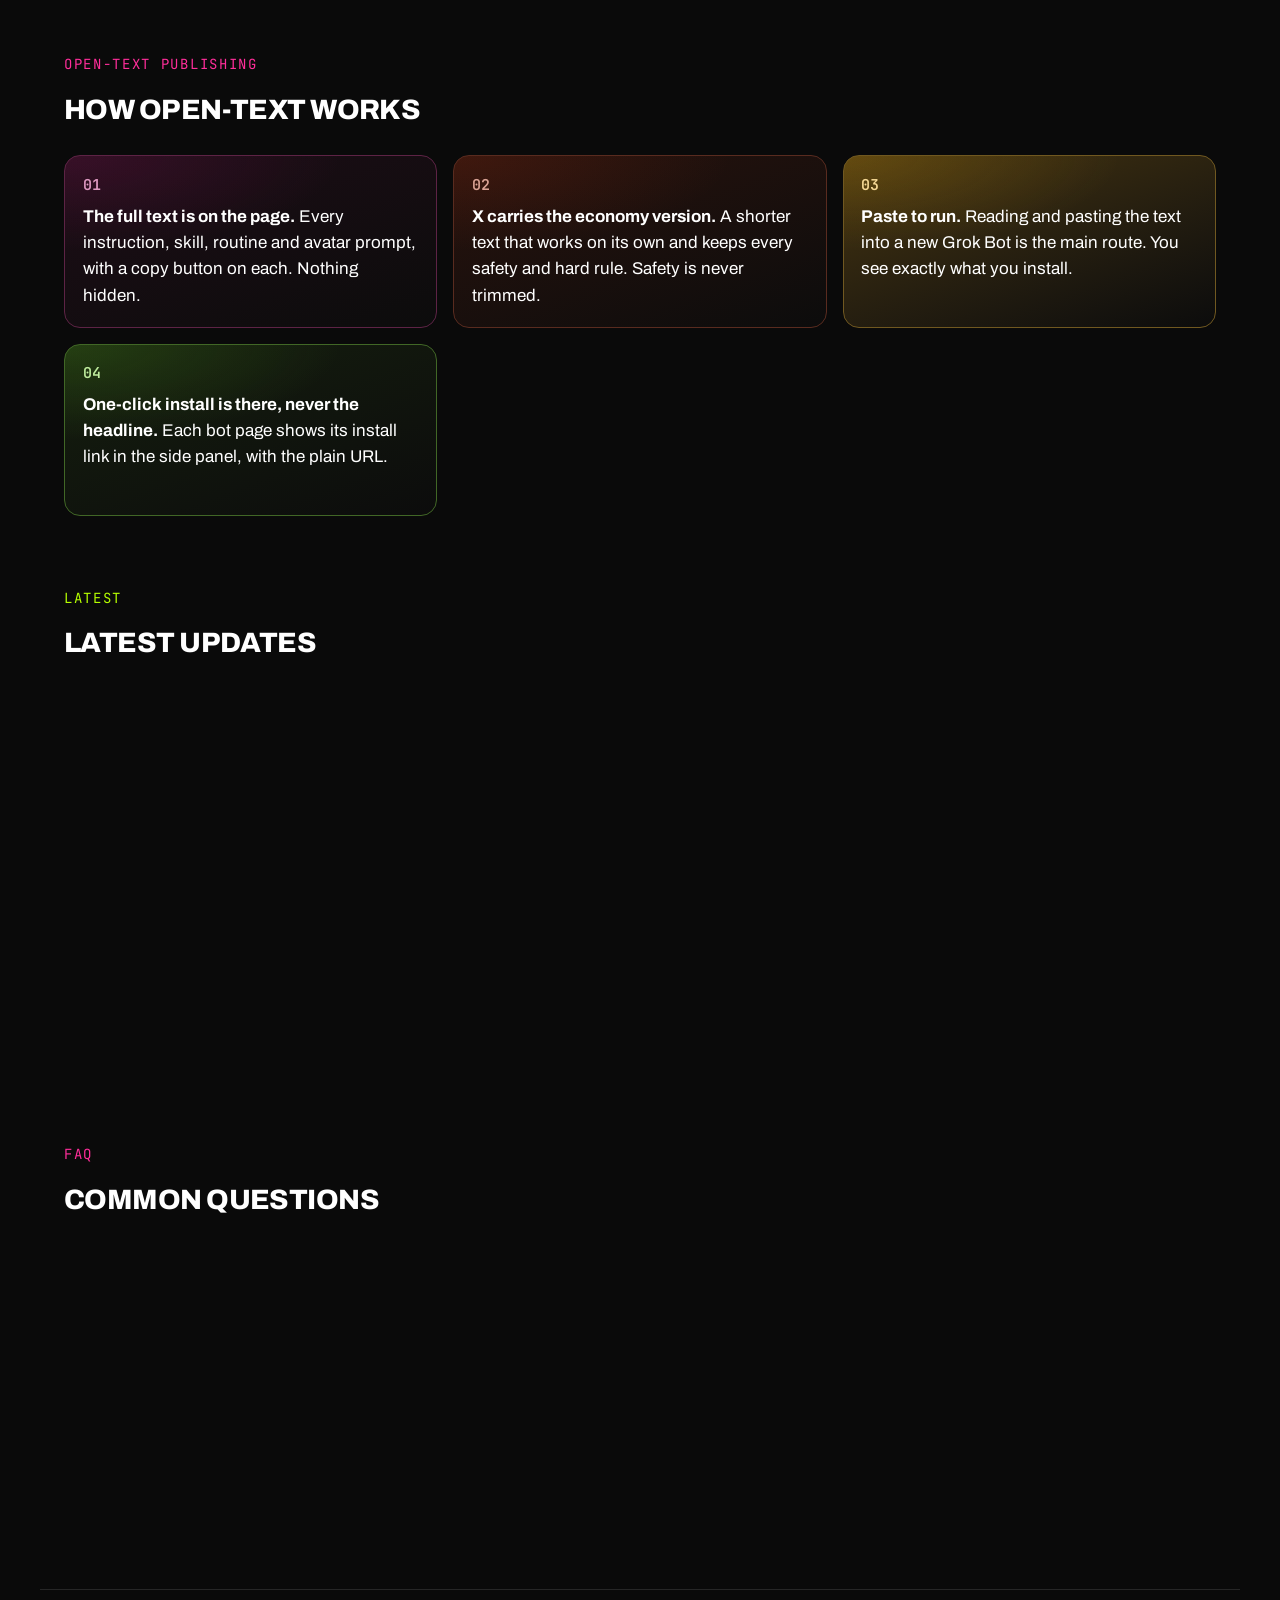
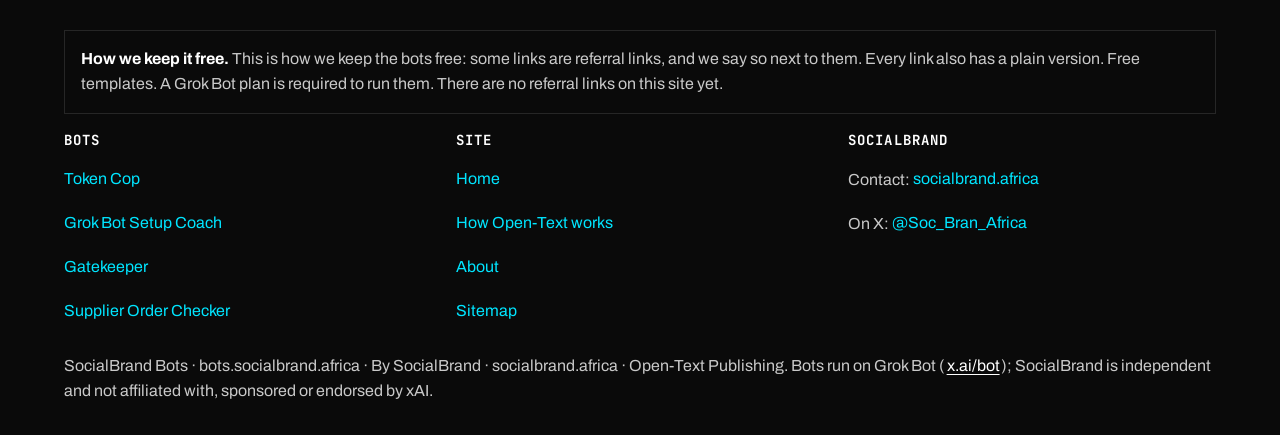
==== commit a3d956c4: "Build source: Token Cop v0.7 from the repo package, New in v0.7 card, 8th skill, categories section," ====
--- a/index.html
+++ b/index.html
@@ -75,7 +75,7 @@
     <h2 class="section-title">4 bots, full text open</h2>
     <div class="sort-row"><span class="meta">Sort:</span><button type="button" class="chip on" data-sort="new">Newest</button><button type="button" class="chip" data-sort="upvoted">My upvotes first</button></div>
     <div class="grid bento" id="catalogue">
-      <article class="card clickable tile lift reveal c-teal h2 m-full d-3" data-slug="token-cop" data-search="token cop dev-agents see every place your ai usage goes. set your own rules. token cop checks them. token-cop-getting-started token-cop-governance token-cop-stocktake token-cop-routing token-cop-prompt-pack token-cop-ledger token-cop-delegation">
+      <article class="card clickable tile lift reveal c-teal h2 m-full d-3" data-slug="token-cop" data-search="token cop dev-agents see every place your ai usage goes. set your own rules. token cop checks them. token-cop-getting-started token-cop-governance token-cop-stocktake token-cop-routing token-cop-prompt-pack token-cop-ledger token-cop-delegation token-cop-hard-rules">
         <div class="card-top"><span class="tag cat-dev">DEV-AGENTS</span><span class="tag" style="color:var(--lime)">LIVE</span></div>
         <div class="card-header">
           <img class="avatar-img" src="/assets/img/bots/token-cop/A.jpg" alt="Token Cop avatar" width="48" height="48" loading="lazy">
@@ -162,7 +162,7 @@
     <h2 class="section-title">Latest updates</h2>
     <ul class="updates bento">
       <li class="tile lift reveal c-lime h3 m-full d-2"><span class="date">24-10-2026</span> · bots.socialbrand.africa opens with Open-Text Publishing: full text here, economy text on X.</li>
-      <li class="tile lift reveal c-teal h3 m-full d-2"><span class="date">30-10-2026</span> · Token Cop v0.7: Token Cop proposes a cheap gate so routines stop waking the model for nothing, and bots brief once with no relay loops.</li>
+      <li class="tile lift reveal c-teal h3 m-full d-2"><span class="date">30-10-2026</span> · Token Cop v0.7: proposes a cheap gate so routines stop waking the model for nothing, and bots brief once with no relay loops.</li>
       <li class="tile lift reveal c-teal h3 m-full d-2"><span class="date">24-10-2026</span> · Token Cop v0.6: map your AI usage and set your own rules, right after setup.</li>
       <li class="tile lift reveal c-blue h2 m-full d-2"><span class="date">24-10-2026</span> · Earlier: Token Cop v0.3.2 went live.</li>
       <li class="tile lift reveal c-vio h2 m-full d-2"><span class="date">24-10-2026</span> · Grok Bot Setup Coach v1.0 text published. Token Cop becomes its companion.</li>
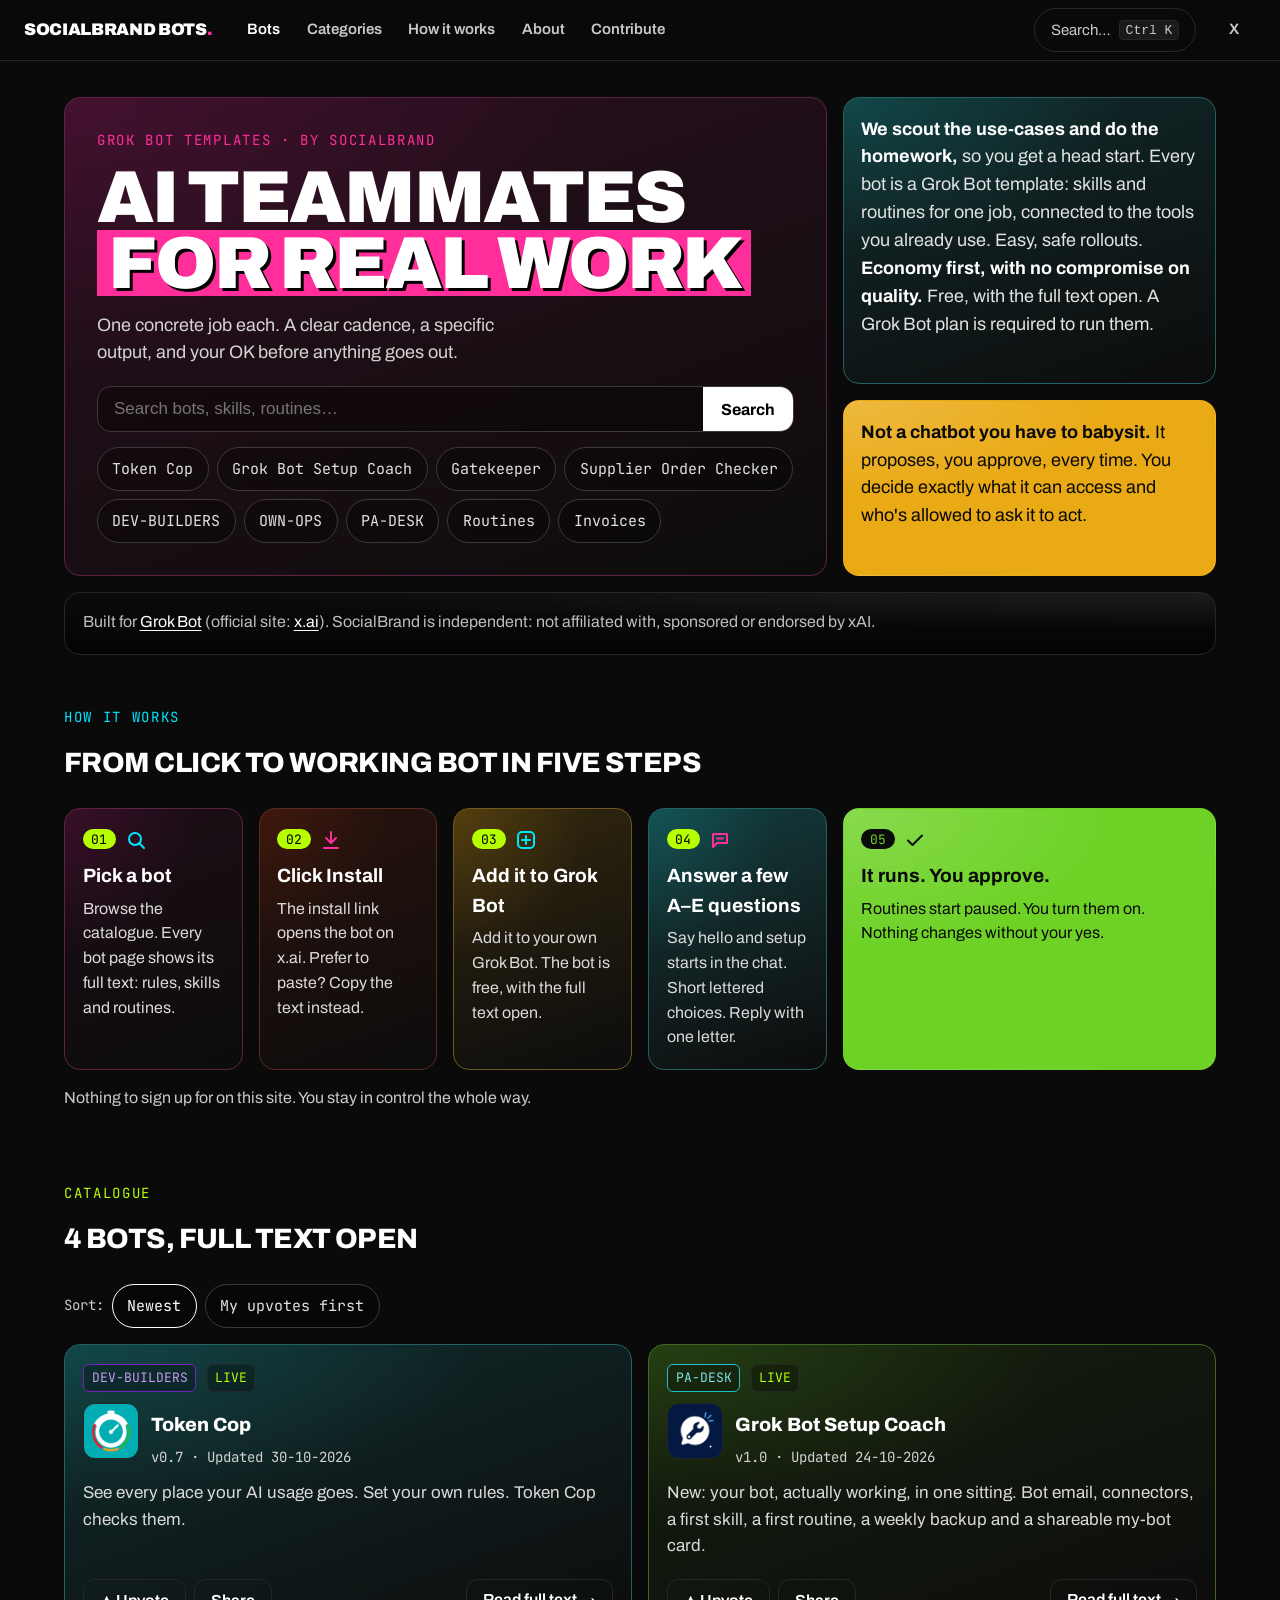
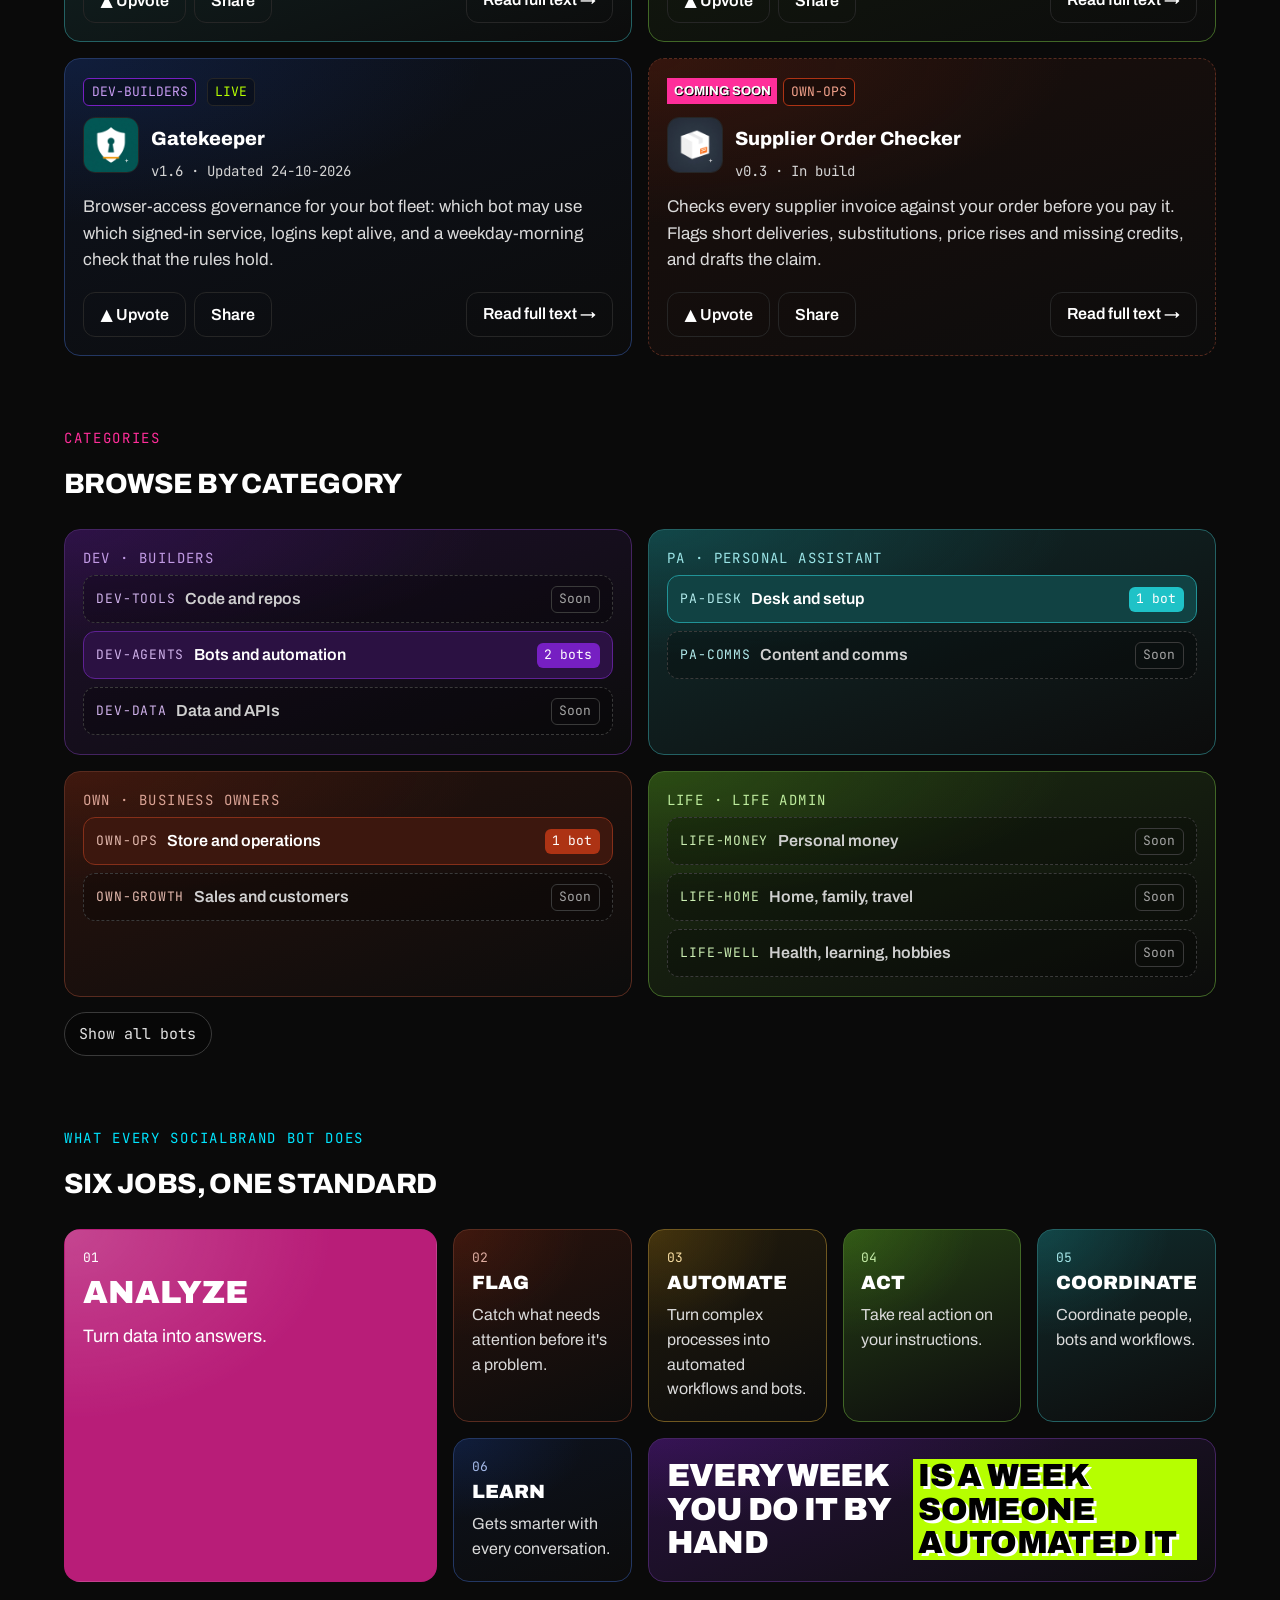
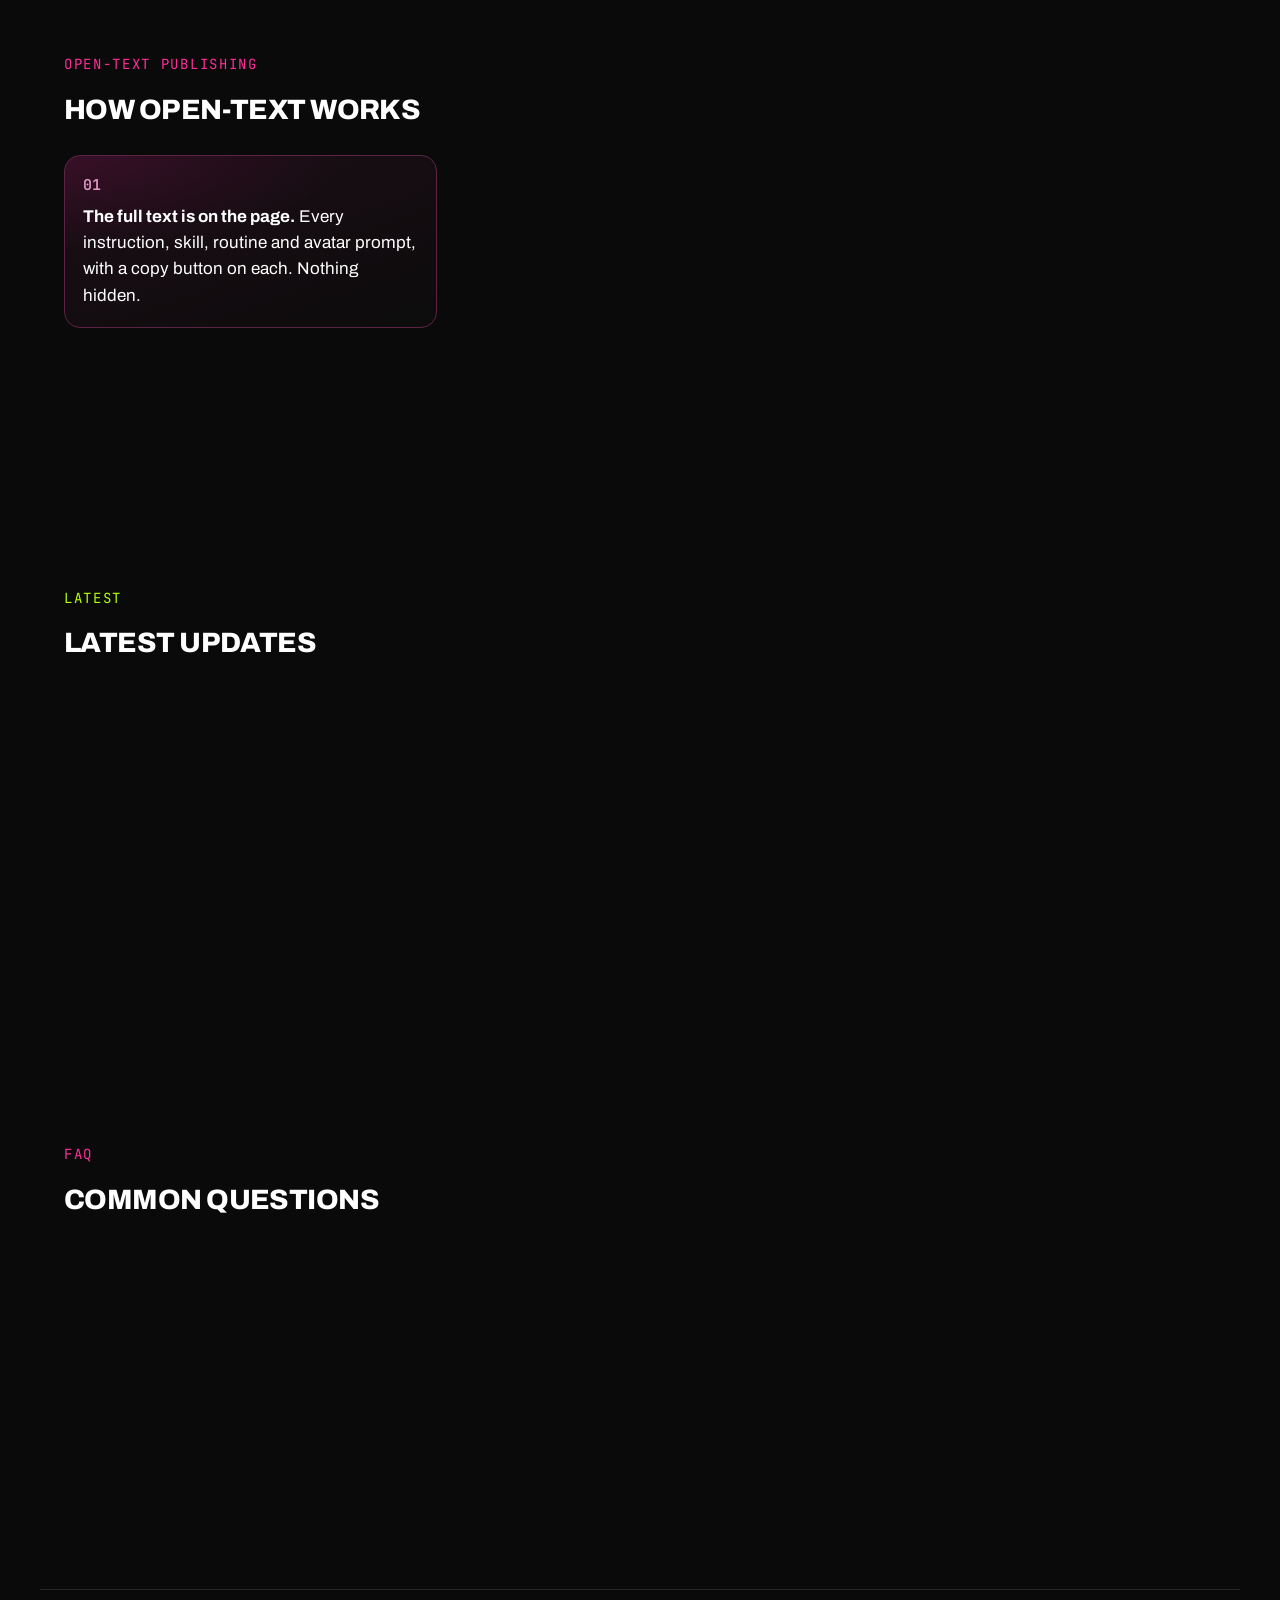
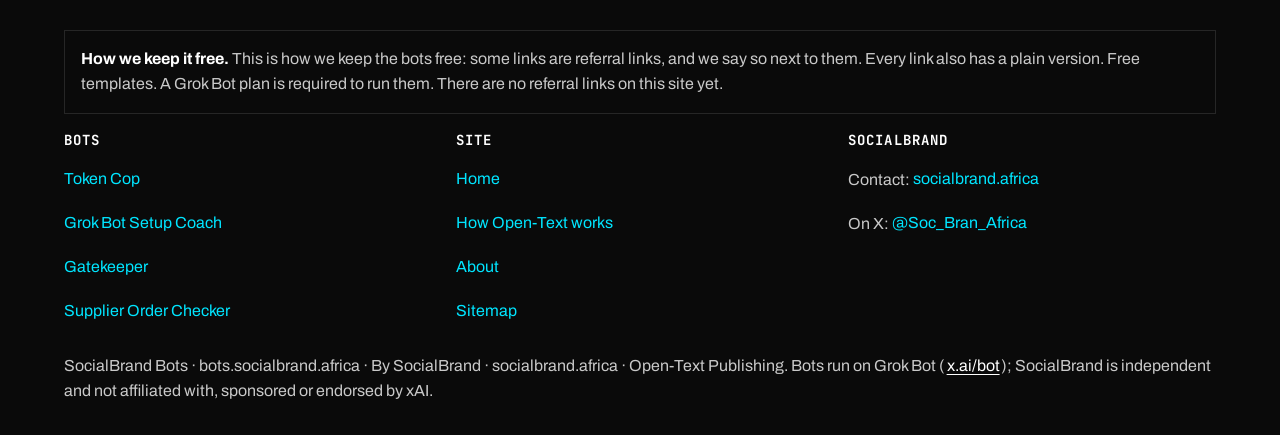
==== commit da2b14bf: "Build source: audit fixes (no PG literal, no box paths, env-configured fonts, raw quotes on Token Co" ====
--- a/index.html
+++ b/index.html
@@ -55,7 +55,7 @@
       <input id="hero-search" type="search" placeholder="Search bots, skills, routines…" aria-label="Search bots">
       <button type="submit">Search</button>
     </form>
-    <div class="chips"><button type="button" class="chip" data-chip="token cop">Token Cop</button><button type="button" class="chip" data-chip="grok bot setup coach">Grok Bot Setup Coach</button><button type="button" class="chip" data-chip="gatekeeper">Gatekeeper</button><button type="button" class="chip" data-chip="supplier order checker">Supplier Order Checker</button><button type="button" class="chip" data-chip="dev-agents">DEV-AGENTS</button><button type="button" class="chip" data-chip="own-ops">OWN-OPS</button><button type="button" class="chip" data-chip="pa-desk">PA-DESK</button><button type="button" class="chip" data-chip="routine">Routines</button><button type="button" class="chip" data-chip="invoice">Invoices</button></div>
+    <div class="chips"><button type="button" class="chip" data-chip="token cop">Token Cop</button><button type="button" class="chip" data-chip="grok bot setup coach">Grok Bot Setup Coach</button><button type="button" class="chip" data-chip="gatekeeper">Gatekeeper</button><button type="button" class="chip" data-chip="supplier order checker">Supplier Order Checker</button><button type="button" class="chip" data-chip="dev-builders">DEV-BUILDERS</button><button type="button" class="chip" data-chip="own-ops">OWN-OPS</button><button type="button" class="chip" data-chip="pa-desk">PA-DESK</button><button type="button" class="chip" data-chip="routine">Routines</button><button type="button" class="chip" data-chip="invoice">Invoices</button></div>
     </div>
     <div class="tile lift reveal c-teal h2 m-full t-full d-2"><p class="lead"><strong>We scout the use-cases and do the homework,</strong> so you get a head start. Every bot is a Grok Bot template: skills and routines for one job, connected to the tools you already use. Easy, safe rollouts. <strong>Economy first, with no compromise on quality.</strong> Free, with the full text open. A Grok Bot plan is required to run them.</p></div>
     <div class="tile lift reveal hot c-amb m-full t-full d-2"><p class="lead"><strong>Not a chatbot you have to babysit.</strong> It proposes, you approve, every time. You decide exactly what it can access and who's allowed to ask it to act.</p></div>
@@ -75,8 +75,8 @@
     <h2 class="section-title">4 bots, full text open</h2>
     <div class="sort-row"><span class="meta">Sort:</span><button type="button" class="chip on" data-sort="new">Newest</button><button type="button" class="chip" data-sort="upvoted">My upvotes first</button></div>
     <div class="grid bento" id="catalogue">
-      <article class="card clickable tile lift reveal c-teal h2 m-full d-3" data-slug="token-cop" data-search="token cop dev-agents see every place your ai usage goes. set your own rules. token cop checks them. token-cop-getting-started token-cop-governance token-cop-stocktake token-cop-routing token-cop-prompt-pack token-cop-ledger token-cop-delegation token-cop-hard-rules">
-        <div class="card-top"><span class="tag cat-dev">DEV-AGENTS</span><span class="tag" style="color:var(--lime)">LIVE</span></div>
+      <article class="card clickable tile lift reveal c-teal h2 m-full d-3" data-slug="token-cop" data-search="token cop dev-builders see every place your ai usage goes. set your own rules. token cop checks them. token-cop-getting-started token-cop-governance token-cop-stocktake token-cop-routing token-cop-prompt-pack token-cop-ledger token-cop-delegation token-cop-hard-rules">
+        <div class="card-top"><span class="tag cat-dev">DEV-BUILDERS</span><span class="tag" style="color:var(--lime)">LIVE</span></div>
         <div class="card-header">
           <img class="avatar-img" src="/assets/img/bots/token-cop/A.jpg" alt="Token Cop avatar" width="48" height="48" loading="lazy">
           <div><h3><a href="/bots/token-cop">Token Cop</a></h3><div class="meta">v0.7 · Updated 30-10-2026</div></div>
@@ -101,8 +101,8 @@
           <a class="btn" href="/bots/grok-bot-setup-coach">Read full text →</a>
         </div>
       </article>
-      <article class="card clickable tile lift reveal c-blue h1 m-full d-3" data-slug="gatekeeper" data-search="gatekeeper dev-agents browser-access governance for your bot fleet: which bot may use which signed-in service, logins kept alive, and a weekday-morning check that the rules hold. gatekeeper-getting-started-2 gatekeeper-access-table gatekeeper-health-check gatekeeper-offboarding-drill">
-        <div class="card-top"><span class="tag cat-dev">DEV-AGENTS</span><span class="tag" style="color:var(--lime)">LIVE</span></div>
+      <article class="card clickable tile lift reveal c-blue h1 m-full d-3" data-slug="gatekeeper" data-search="gatekeeper dev-builders browser-access governance for your bot fleet: which bot may use which signed-in service, logins kept alive, and a weekday-morning check that the rules hold. gatekeeper-getting-started-2 gatekeeper-access-table gatekeeper-health-check gatekeeper-offboarding-drill">
+        <div class="card-top"><span class="tag cat-dev">DEV-BUILDERS</span><span class="tag" style="color:var(--lime)">LIVE</span></div>
         <div class="card-header">
           <img class="avatar-img" src="/assets/img/bots/gatekeeper/A.jpg" alt="Gatekeeper avatar" width="48" height="48" loading="lazy">
           <div><h3><a href="/bots/gatekeeper">Gatekeeper</a></h3><div class="meta">v1.6 · Updated 24-10-2026</div></div>
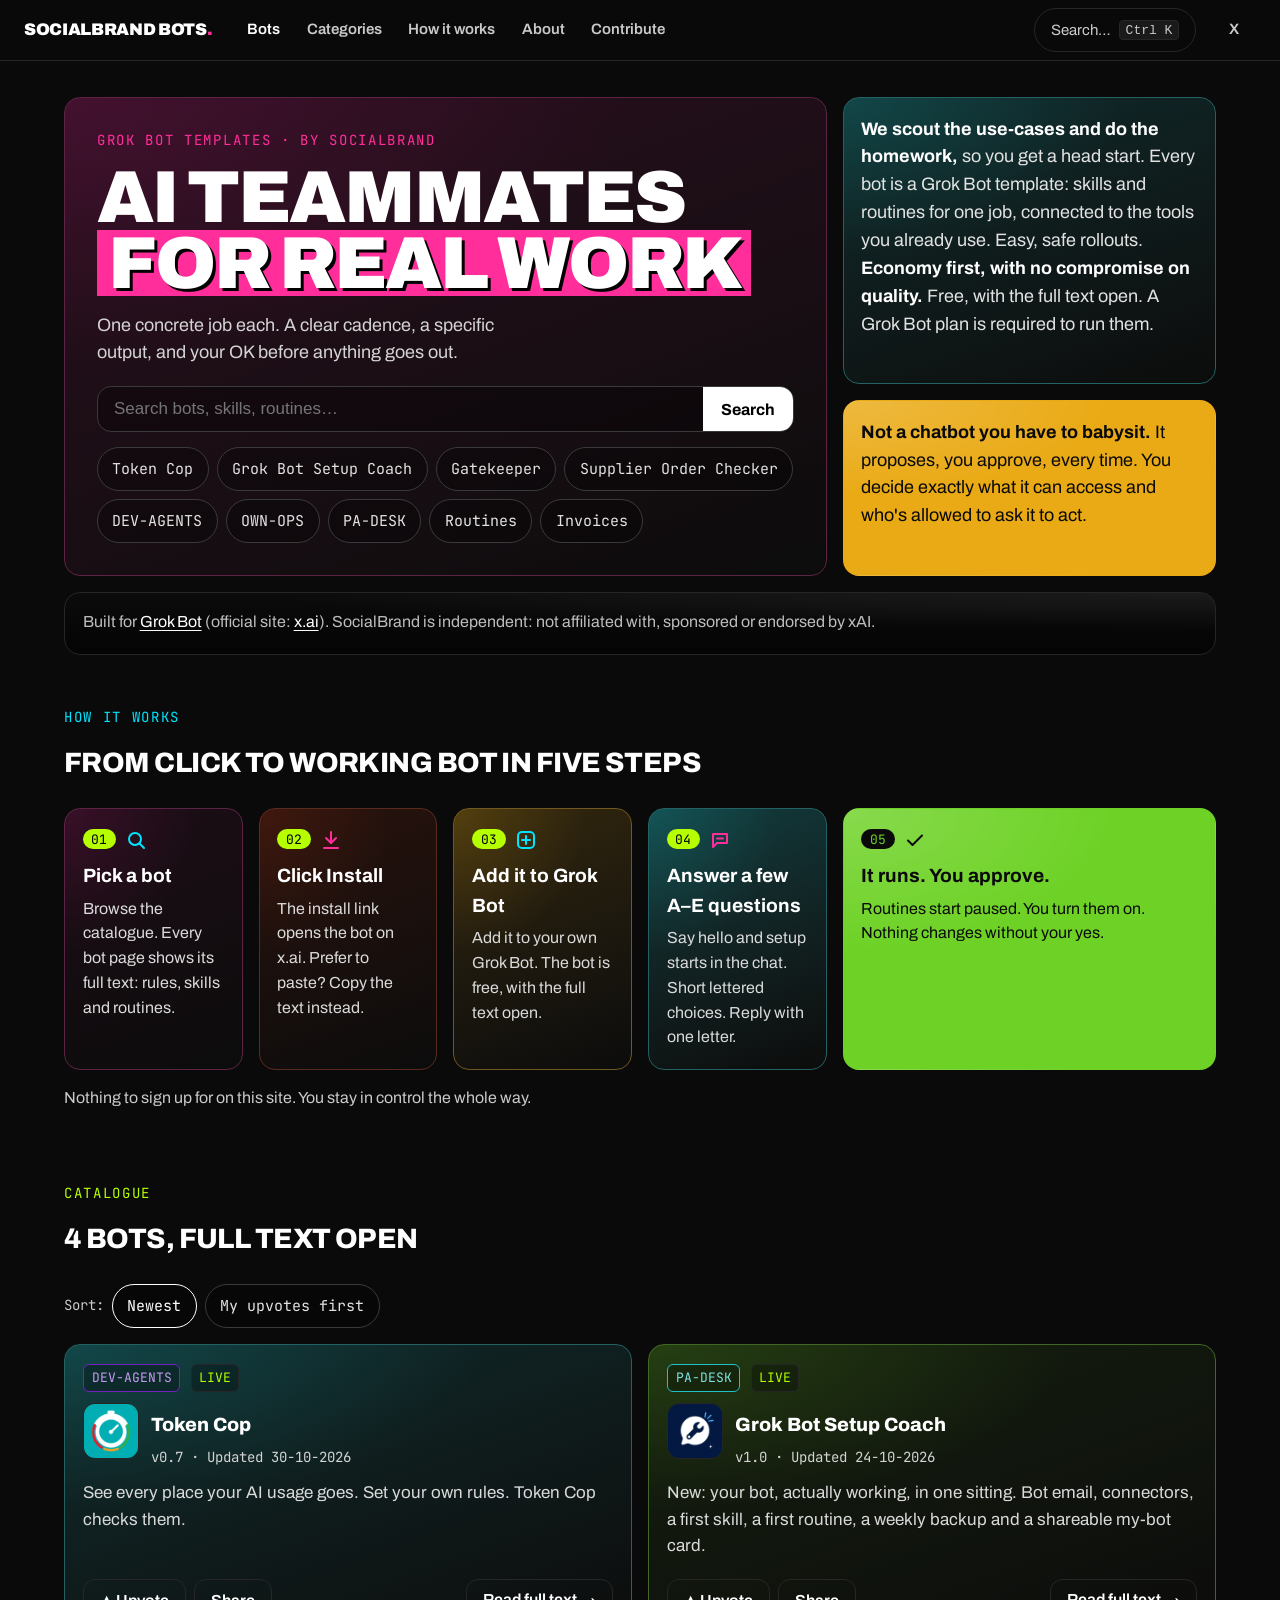
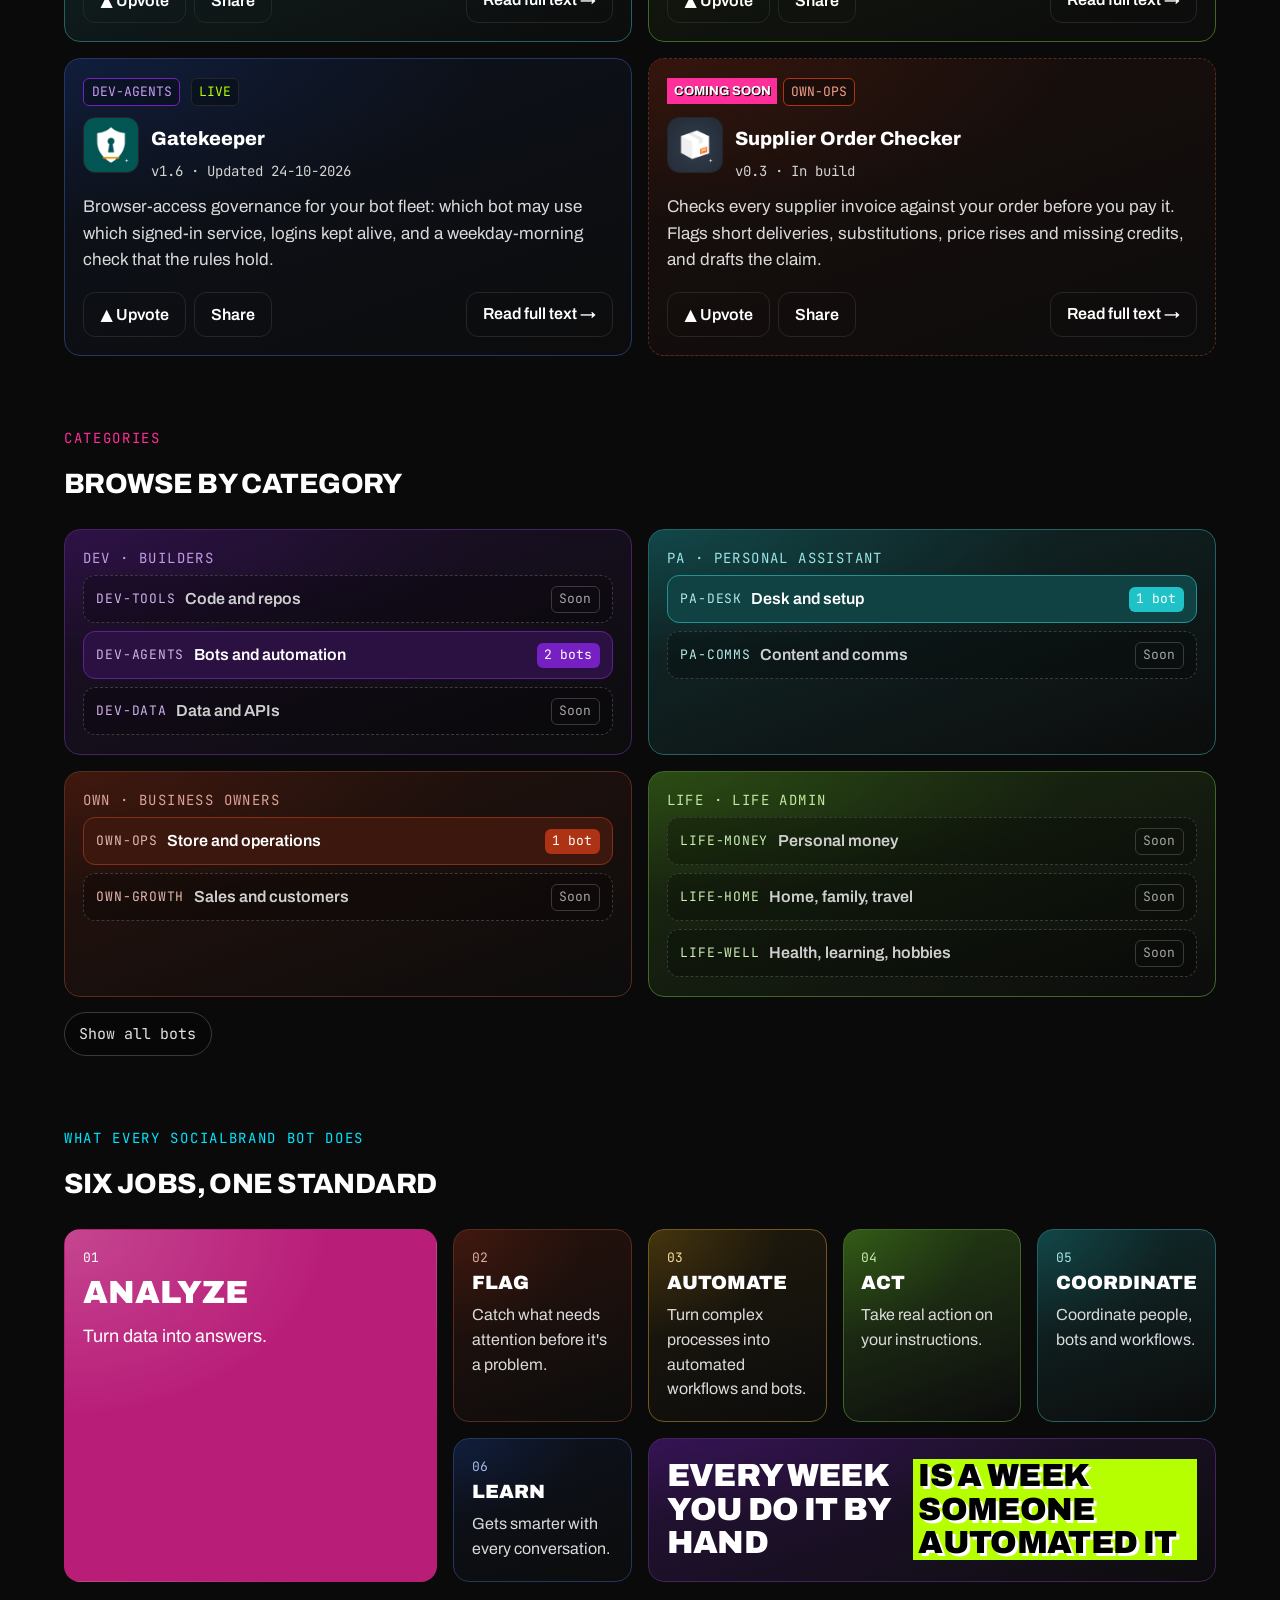
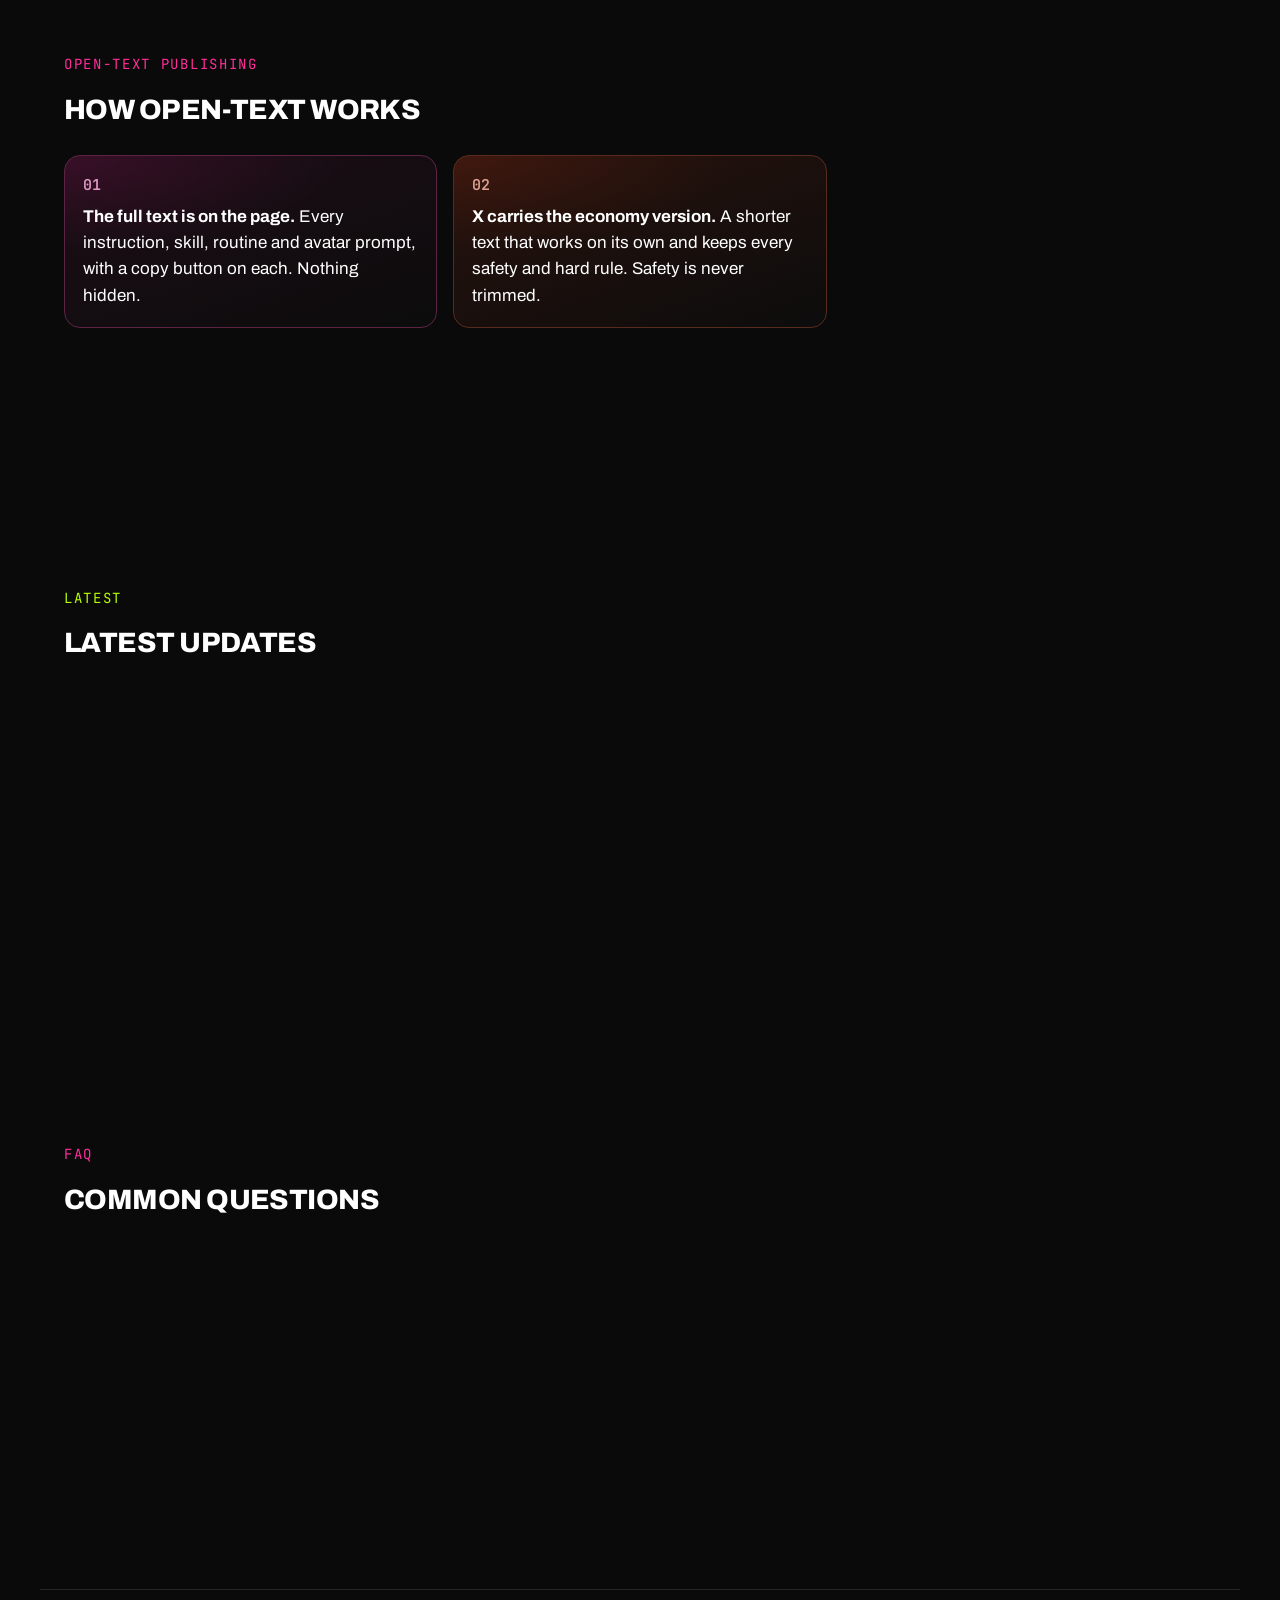
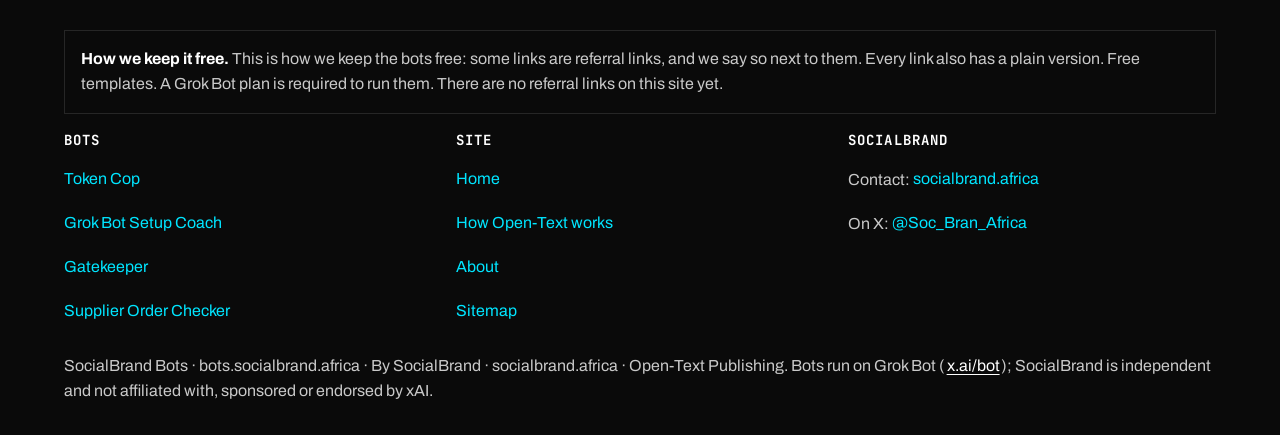
==== commit 5883309e: "Build source: revert DEV-BUILDERS rename (keep DEV-AGENTS as on main); selling block escaping as liv" ====
--- a/index.html
+++ b/index.html
@@ -55,7 +55,7 @@
       <input id="hero-search" type="search" placeholder="Search bots, skills, routines…" aria-label="Search bots">
       <button type="submit">Search</button>
     </form>
-    <div class="chips"><button type="button" class="chip" data-chip="token cop">Token Cop</button><button type="button" class="chip" data-chip="grok bot setup coach">Grok Bot Setup Coach</button><button type="button" class="chip" data-chip="gatekeeper">Gatekeeper</button><button type="button" class="chip" data-chip="supplier order checker">Supplier Order Checker</button><button type="button" class="chip" data-chip="dev-builders">DEV-BUILDERS</button><button type="button" class="chip" data-chip="own-ops">OWN-OPS</button><button type="button" class="chip" data-chip="pa-desk">PA-DESK</button><button type="button" class="chip" data-chip="routine">Routines</button><button type="button" class="chip" data-chip="invoice">Invoices</button></div>
+    <div class="chips"><button type="button" class="chip" data-chip="token cop">Token Cop</button><button type="button" class="chip" data-chip="grok bot setup coach">Grok Bot Setup Coach</button><button type="button" class="chip" data-chip="gatekeeper">Gatekeeper</button><button type="button" class="chip" data-chip="supplier order checker">Supplier Order Checker</button><button type="button" class="chip" data-chip="dev-agents">DEV-AGENTS</button><button type="button" class="chip" data-chip="own-ops">OWN-OPS</button><button type="button" class="chip" data-chip="pa-desk">PA-DESK</button><button type="button" class="chip" data-chip="routine">Routines</button><button type="button" class="chip" data-chip="invoice">Invoices</button></div>
     </div>
     <div class="tile lift reveal c-teal h2 m-full t-full d-2"><p class="lead"><strong>We scout the use-cases and do the homework,</strong> so you get a head start. Every bot is a Grok Bot template: skills and routines for one job, connected to the tools you already use. Easy, safe rollouts. <strong>Economy first, with no compromise on quality.</strong> Free, with the full text open. A Grok Bot plan is required to run them.</p></div>
     <div class="tile lift reveal hot c-amb m-full t-full d-2"><p class="lead"><strong>Not a chatbot you have to babysit.</strong> It proposes, you approve, every time. You decide exactly what it can access and who's allowed to ask it to act.</p></div>
@@ -75,8 +75,8 @@
     <h2 class="section-title">4 bots, full text open</h2>
     <div class="sort-row"><span class="meta">Sort:</span><button type="button" class="chip on" data-sort="new">Newest</button><button type="button" class="chip" data-sort="upvoted">My upvotes first</button></div>
     <div class="grid bento" id="catalogue">
-      <article class="card clickable tile lift reveal c-teal h2 m-full d-3" data-slug="token-cop" data-search="token cop dev-builders see every place your ai usage goes. set your own rules. token cop checks them. token-cop-getting-started token-cop-governance token-cop-stocktake token-cop-routing token-cop-prompt-pack token-cop-ledger token-cop-delegation token-cop-hard-rules">
-        <div class="card-top"><span class="tag cat-dev">DEV-BUILDERS</span><span class="tag" style="color:var(--lime)">LIVE</span></div>
+      <article class="card clickable tile lift reveal c-teal h2 m-full d-3" data-slug="token-cop" data-search="token cop dev-agents see every place your ai usage goes. set your own rules. token cop checks them. token-cop-getting-started token-cop-governance token-cop-stocktake token-cop-routing token-cop-prompt-pack token-cop-ledger token-cop-delegation token-cop-hard-rules">
+        <div class="card-top"><span class="tag cat-dev">DEV-AGENTS</span><span class="tag" style="color:var(--lime)">LIVE</span></div>
         <div class="card-header">
           <img class="avatar-img" src="/assets/img/bots/token-cop/A.jpg" alt="Token Cop avatar" width="48" height="48" loading="lazy">
           <div><h3><a href="/bots/token-cop">Token Cop</a></h3><div class="meta">v0.7 · Updated 30-10-2026</div></div>
@@ -101,8 +101,8 @@
           <a class="btn" href="/bots/grok-bot-setup-coach">Read full text →</a>
         </div>
       </article>
-      <article class="card clickable tile lift reveal c-blue h1 m-full d-3" data-slug="gatekeeper" data-search="gatekeeper dev-builders browser-access governance for your bot fleet: which bot may use which signed-in service, logins kept alive, and a weekday-morning check that the rules hold. gatekeeper-getting-started-2 gatekeeper-access-table gatekeeper-health-check gatekeeper-offboarding-drill">
-        <div class="card-top"><span class="tag cat-dev">DEV-BUILDERS</span><span class="tag" style="color:var(--lime)">LIVE</span></div>
+      <article class="card clickable tile lift reveal c-blue h1 m-full d-3" data-slug="gatekeeper" data-search="gatekeeper dev-agents browser-access governance for your bot fleet: which bot may use which signed-in service, logins kept alive, and a weekday-morning check that the rules hold. gatekeeper-getting-started-2 gatekeeper-access-table gatekeeper-health-check gatekeeper-offboarding-drill">
+        <div class="card-top"><span class="tag cat-dev">DEV-AGENTS</span><span class="tag" style="color:var(--lime)">LIVE</span></div>
         <div class="card-header">
           <img class="avatar-img" src="/assets/img/bots/gatekeeper/A.jpg" alt="Gatekeeper avatar" width="48" height="48" loading="lazy">
           <div><h3><a href="/bots/gatekeeper">Gatekeeper</a></h3><div class="meta">v1.6 · Updated 24-10-2026</div></div>
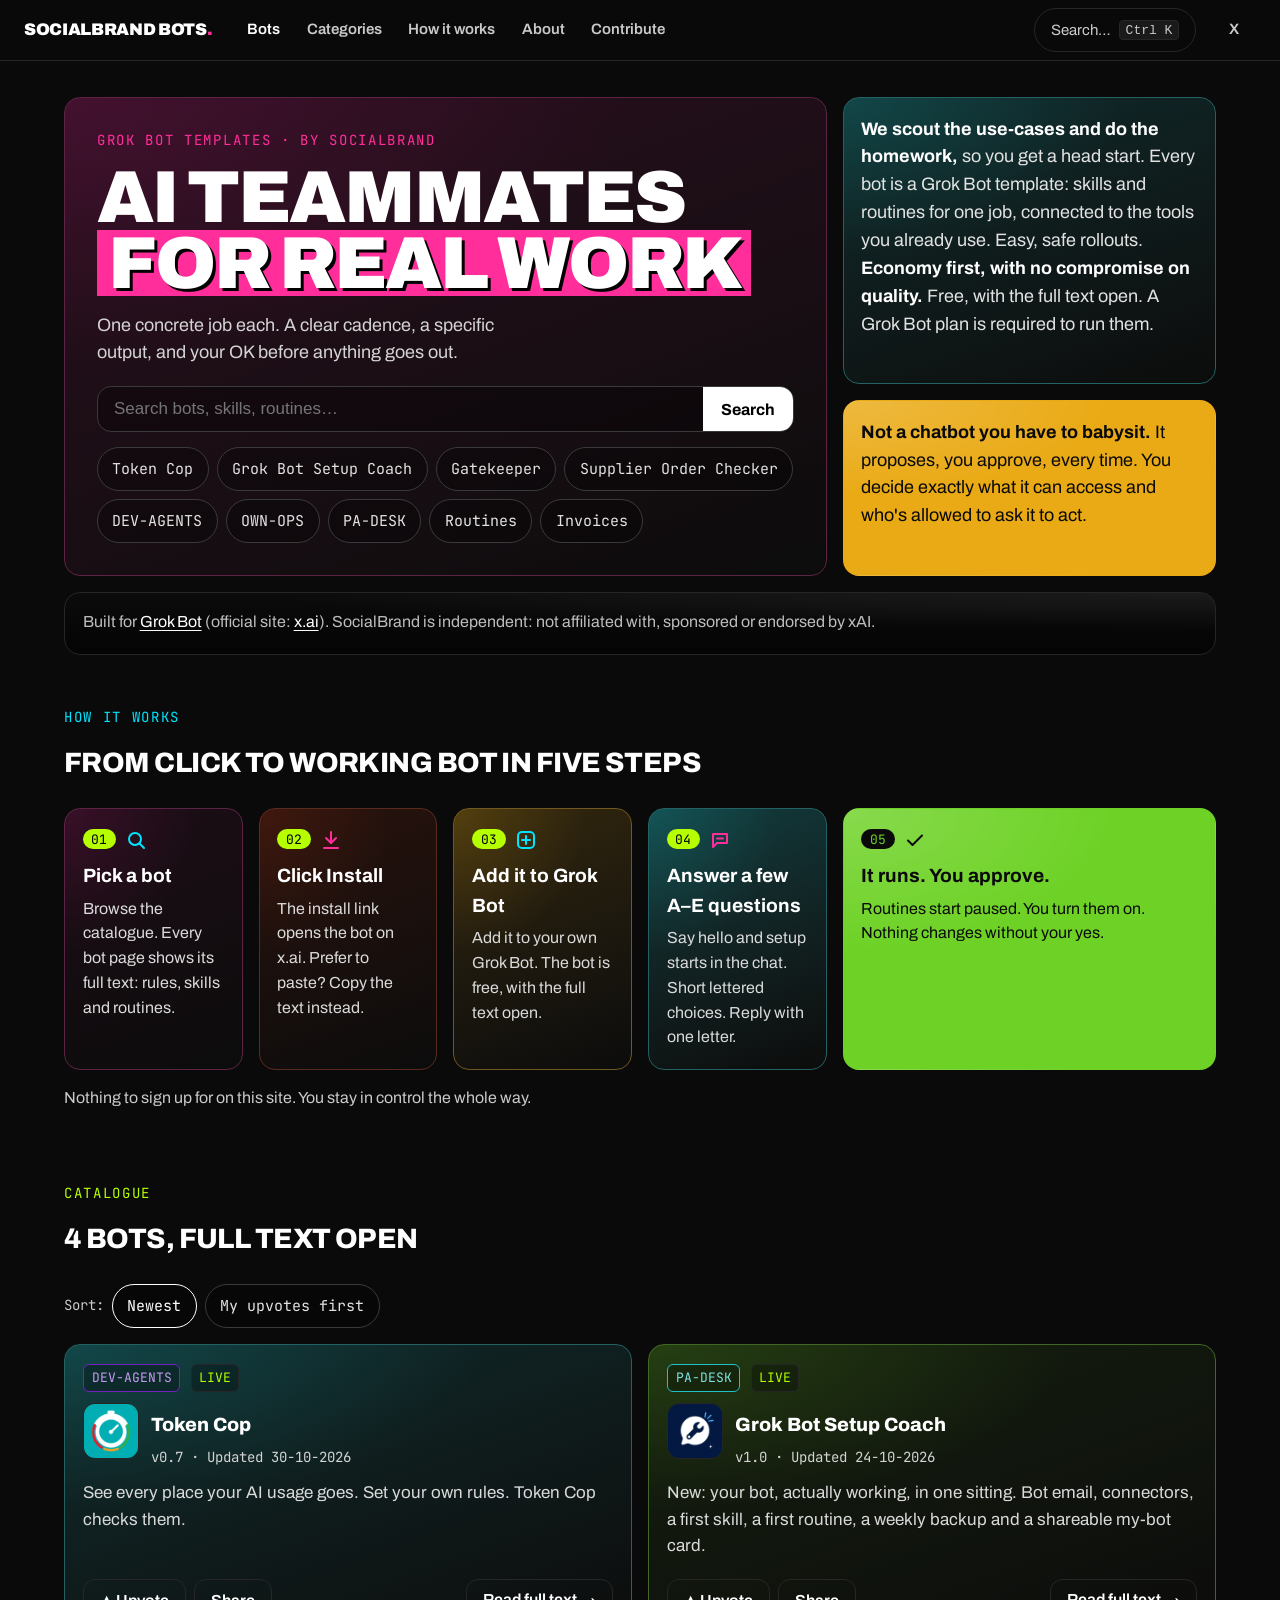
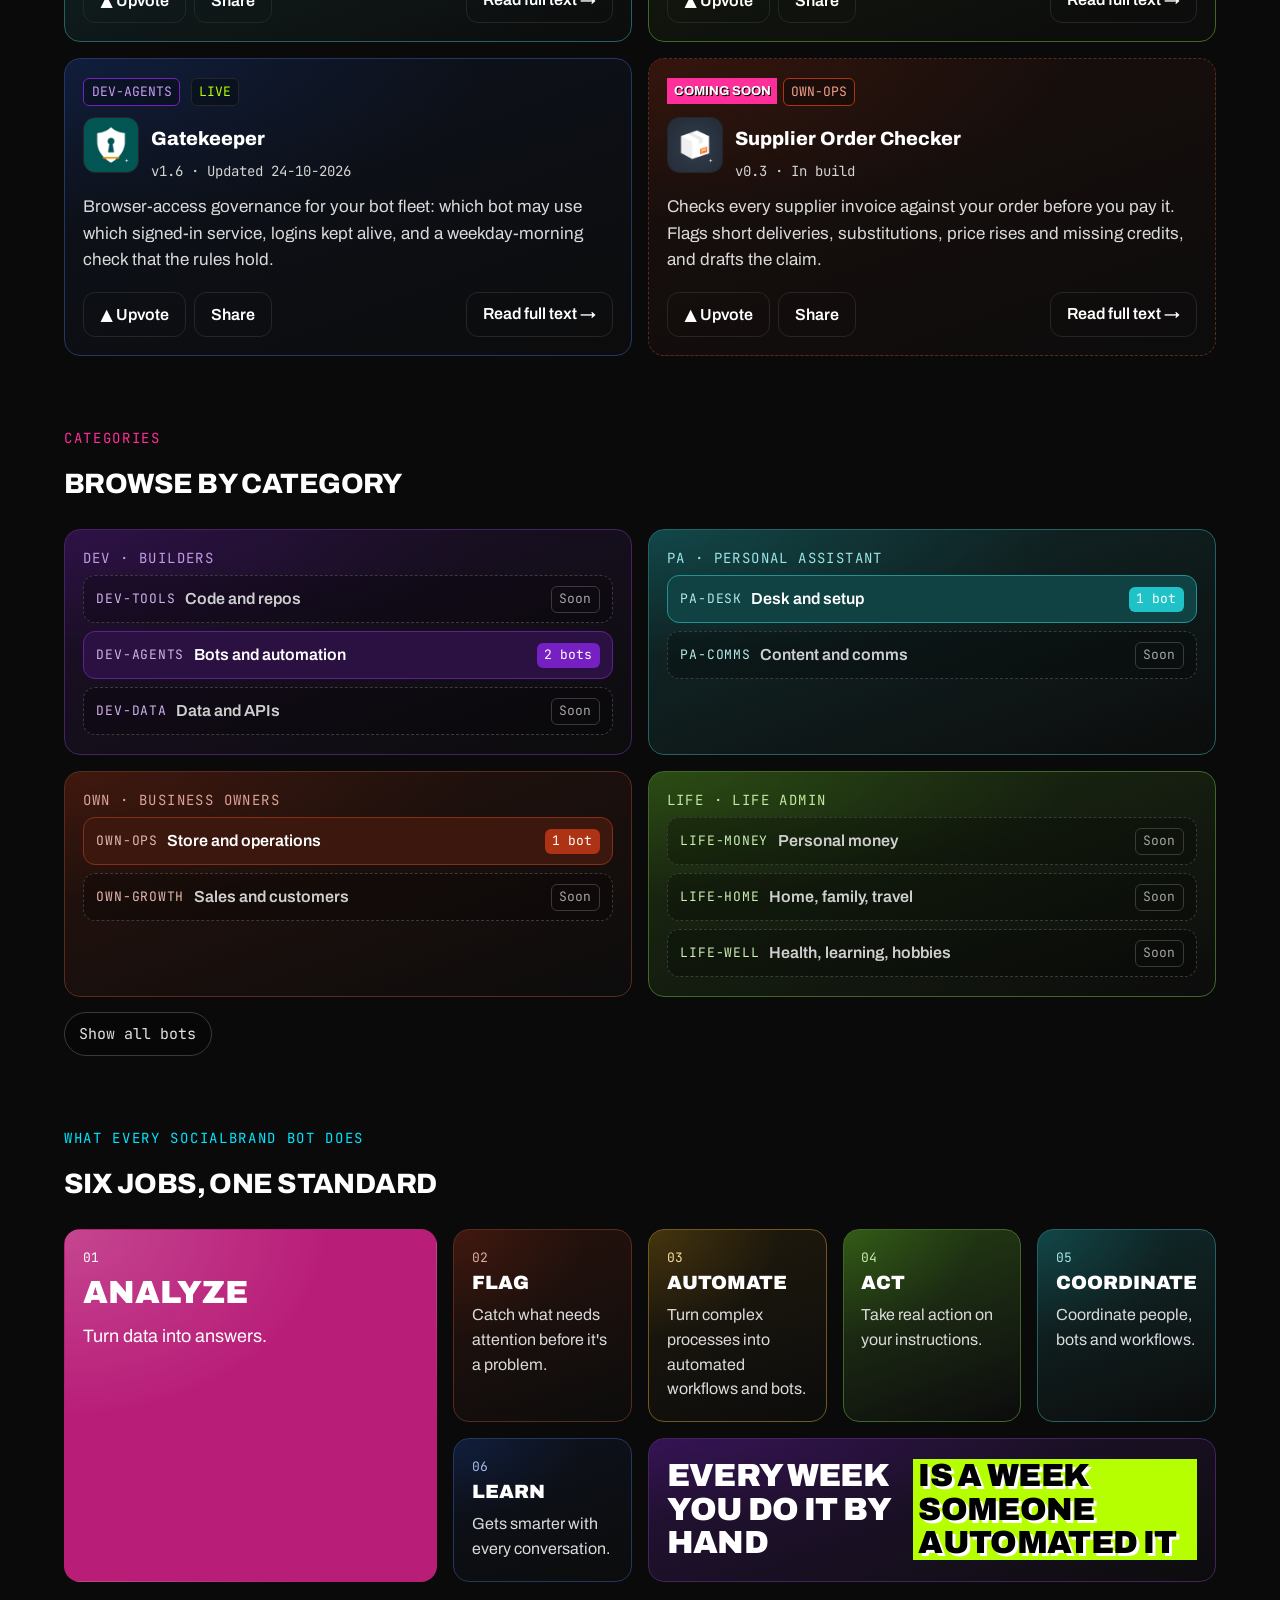
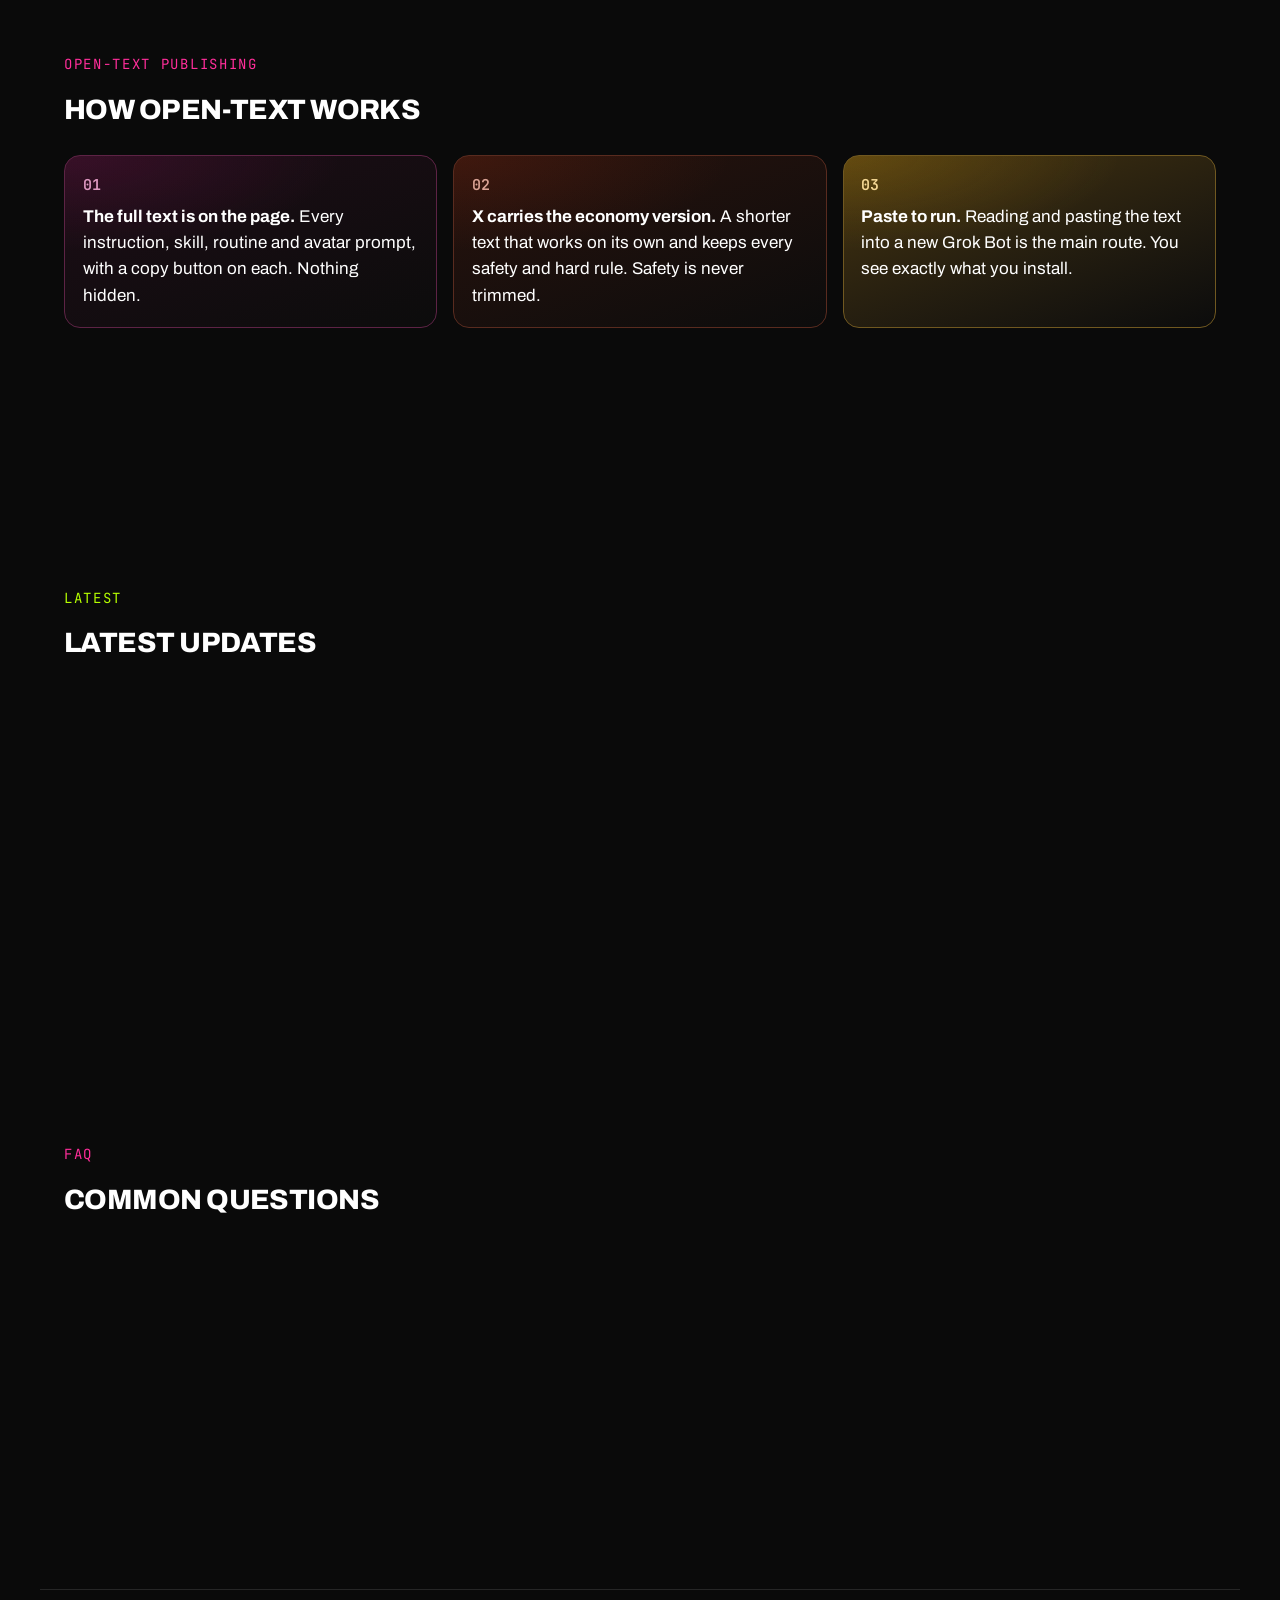
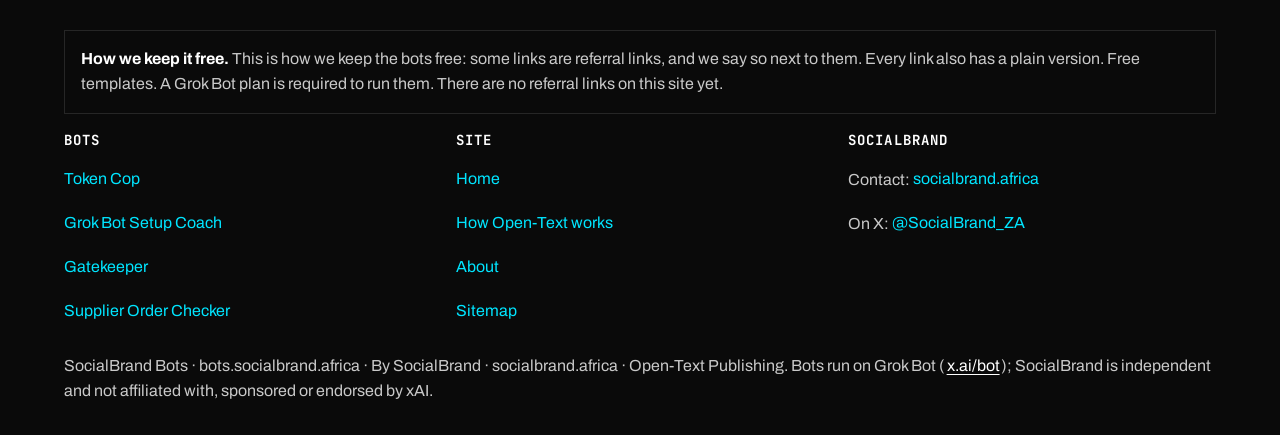
==== commit 93149fe8: "chore: update X handle @Soc_Bran_Africa -> @SocialBrand_ZA" ====
--- a/index.html
+++ b/index.html
@@ -16,7 +16,7 @@
 <meta property="og:image:width" content="1200">
 <meta property="og:image:height" content="630">
 <meta name="twitter:card" content="summary_large_image">
-<meta name="twitter:site" content="@Soc_Bran_Africa">
+<meta name="twitter:site" content="@SocialBrand_ZA">
 <meta name="twitter:title" content="SocialBrand Bots: free Grok Bot templates for real work">
 <meta name="twitter:description" content="Free, open-text Grok Bot templates. A Grok Bot plan is required to run them. Each AI teammate gets one real job, a clear cadence and a specific output. It proposes, you approve, every time. We do the homework so you get a safe head start.">
 <meta name="twitter:image" content="https://bots.socialbrand.africa/assets/img/og-home.png">
@@ -41,7 +41,7 @@
     <a href="/about#contribute">Contribute</a>
   </div>
   <button class="search-pill" type="button" onclick="var i=document.getElementById('hero-search'); if(i){i.focus();}else{location.href='/#catalogue';}">Search… <kbd>Ctrl K</kbd></button>
-  <a href="https://x.com/Soc_Bran_Africa" target="_blank" rel="noopener" class="x-link">X</a>
+  <a href="https://x.com/SocialBrand_ZA" target="_blank" rel="noopener" class="x-link">X</a>
   </div>
 </nav>
 <main id="main">
@@ -218,7 +218,7 @@
   <div class="footer-cols">
     <div><h4>Bots</h4><ul><li><a href="/bots/token-cop">Token Cop</a></li><li><a href="/bots/grok-bot-setup-coach">Grok Bot Setup Coach</a></li><li><a href="/bots/gatekeeper">Gatekeeper</a></li><li><a href="/bots/supplier-order-checker">Supplier Order Checker</a></li></ul></div>
     <div><h4>Site</h4><ul><li><a href="/">Home</a></li><li><a href="/#how">How Open-Text works</a></li><li><a href="/about">About</a></li><li><a href="/sitemap.xml">Sitemap</a></li></ul></div>
-    <div><h4>SocialBrand</h4><ul><li>Contact: <a href="https://socialbrand.africa" target="_blank" rel="noopener">socialbrand.africa</a></li><li>On X: <a href="https://x.com/Soc_Bran_Africa" target="_blank" rel="noopener">@Soc_Bran_Africa</a></li></ul></div>
+    <div><h4>SocialBrand</h4><ul><li>Contact: <a href="https://socialbrand.africa" target="_blank" rel="noopener">socialbrand.africa</a></li><li>On X: <a href="https://x.com/SocialBrand_ZA" target="_blank" rel="noopener">@SocialBrand_ZA</a></li></ul></div>
   </div>
   <p style="margin-top:1.25rem;">SocialBrand Bots · bots.socialbrand.africa · By SocialBrand · socialbrand.africa · Open-Text Publishing. Bots run on Grok Bot (<a href="https://x.ai/bot" target="_blank" rel="noopener">x.ai/bot</a>); SocialBrand is independent and not affiliated with, sponsored or endorsed by xAI.</p>
 </footer>
